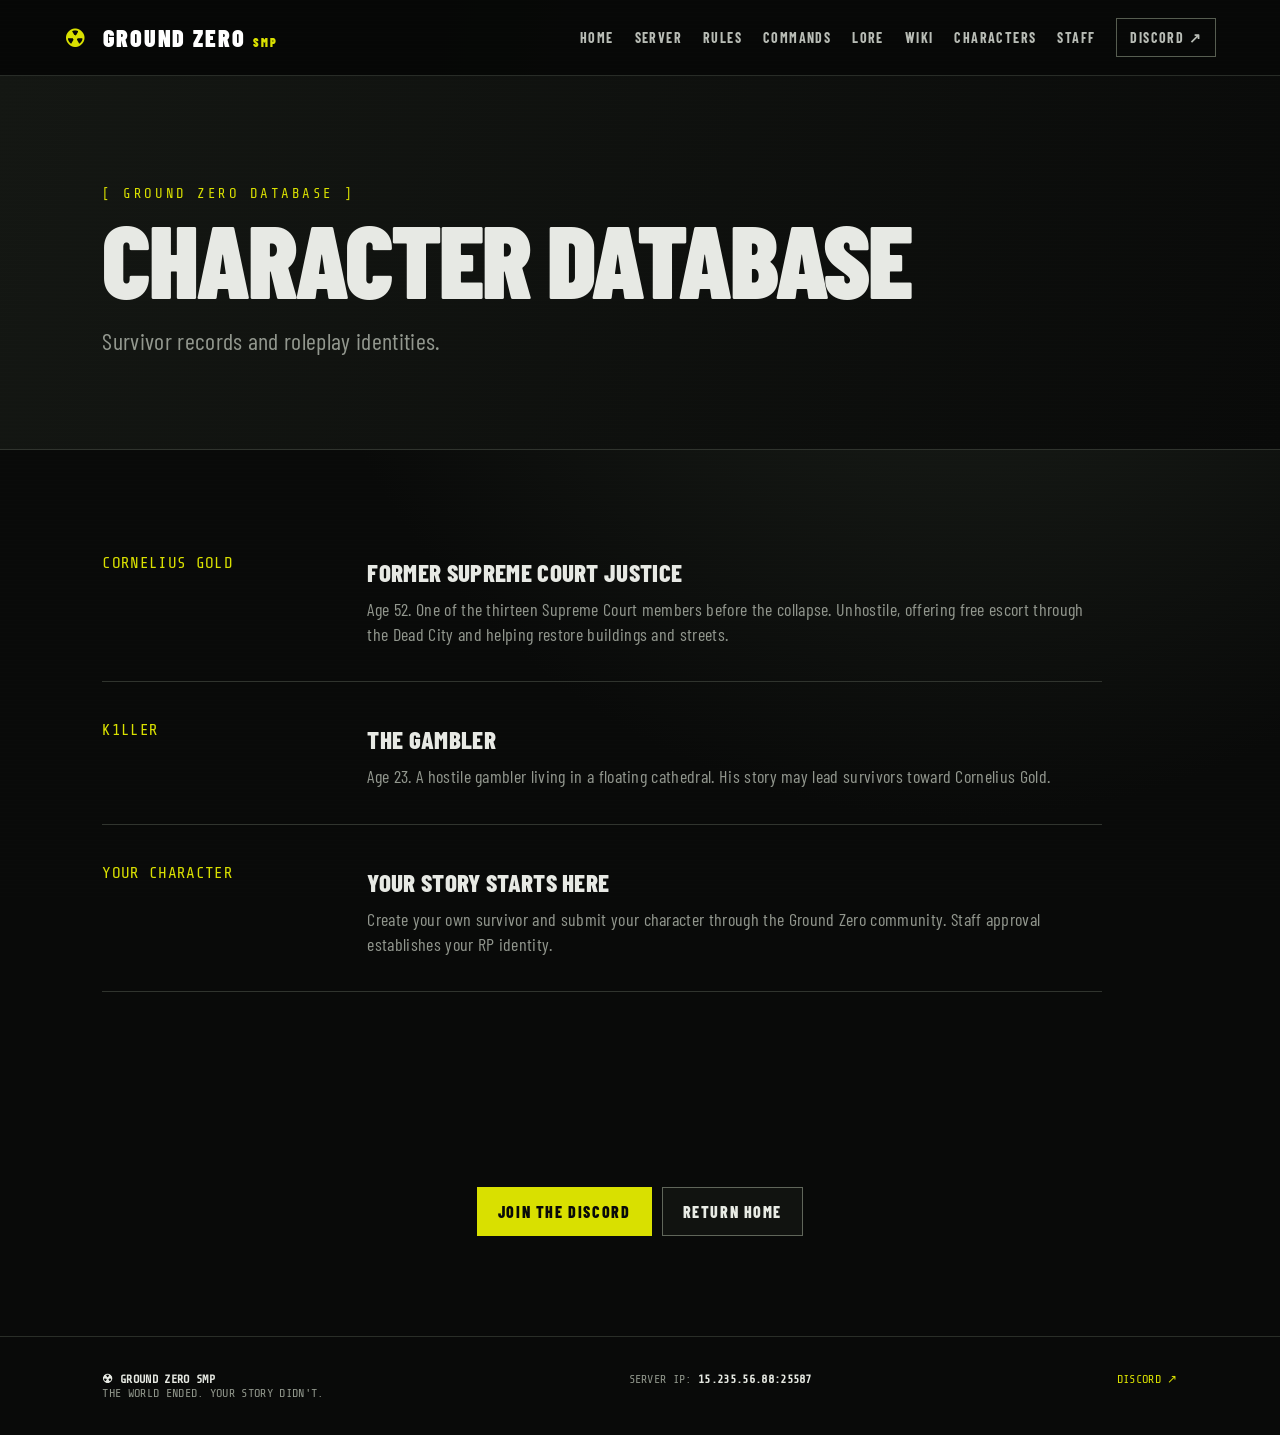
==== characters.html @ 76d51a30 "Add files via upload" ====
<!DOCTYPE html><html lang="en"><head><meta charset="UTF-8"><meta name="viewport" content="width=device-width, initial-scale=1.0"><title>CHARACTER DATABASE | Ground Zero SMP</title><link rel="stylesheet" href="style.css"></head><body><div class="scanlines"></div><header class="topbar"><a class="brand" href="index.html"><span class="hazard">☢</span> GROUND ZERO <small>SMP</small></a><button class="menu-toggle">☰</button><nav><a href="index.html">HOME</a><a href="server-info.html">SERVER</a><a href="rules.html">RULES</a><a href="commands.html">COMMANDS</a><a href="lore.html">LORE</a><a href="wiki.html">WIKI</a><a href="characters.html">CHARACTERS</a><a href="staff.html">STAFF</a><a class="discord-link" href="https://discord.gg/jv65cNMQr5" target="_blank">DISCORD ↗</a></nav></header><main><section class="page-hero"><div class="eyebrow">[ GROUND ZERO DATABASE ]</div><h1>CHARACTER DATABASE</h1><p>Survivor records and roleplay identities.</p></section><section class="section data-list"><article class="data-row"><div class="data-code">CORNELIUS GOLD</div><div><h3>FORMER SUPREME COURT JUSTICE</h3><p>Age 52. One of the thirteen Supreme Court members before the collapse. Unhostile, offering free escort through the Dead City and helping restore buildings and streets.</p></div></article><article class="data-row"><div class="data-code">K1LLER</div><div><h3>THE GAMBLER</h3><p>Age 23. A hostile gambler living in a floating cathedral. His story may lead survivors toward Cornelius Gold.</p></div></article><article class="data-row"><div class="data-code">YOUR CHARACTER</div><div><h3>YOUR STORY STARTS HERE</h3><p>Create your own survivor and submit your character through the Ground Zero community. Staff approval establishes your RP identity.</p></div></article></section><section class="section centered"><a class="btn primary" href="https://discord.gg/jv65cNMQr5" target="_blank">JOIN THE DISCORD</a><a class="btn" href="index.html">RETURN HOME</a></section></main><footer><div><b>☢ GROUND ZERO SMP</b><br><span>THE WORLD ENDED. YOUR STORY DIDN'T.</span></div><div>SERVER IP: <b>15.235.56.88:25587</b></div><div><a href="https://discord.gg/jv65cNMQr5" target="_blank">DISCORD ↗</a></div></footer><script src="script.js"></script></body></html>
---- style.css ----
@import url('https://fonts.googleapis.com/css2?family=Barlow+Condensed:wght@400;500;600;700;800;900&family=Share+Tech+Mono&display=swap');
:root{--bg:#090a09;--panel:#111311;--panel2:#161916;--text:#e7e9e4;--muted:#92978e;--accent:#d9e000;--accent2:#9da400;--line:#30342e}
*{box-sizing:border-box}html{scroll-behavior:smooth}body{margin:0;background:radial-gradient(circle at 75% 10%,#1c211b 0,#090a09 42%),#090a09;color:var(--text);font-family:'Barlow Condensed',Arial,sans-serif;letter-spacing:.02em}.scanlines{position:fixed;inset:0;pointer-events:none;z-index:20;background:repeating-linear-gradient(0deg,transparent 0 3px,rgba(255,255,255,.018) 4px);mix-blend-mode:overlay}.topbar{height:76px;display:flex;align-items:center;justify-content:space-between;padding:0 5vw;border-bottom:1px solid #282c27;background:rgba(7,8,7,.94);position:sticky;top:0;z-index:10}.brand{color:#fff;text-decoration:none;font-weight:900;font-size:24px;letter-spacing:.08em}.brand small{font-size:12px;color:var(--accent);letter-spacing:.18em}.hazard{color:var(--accent);margin-right:8px}nav{display:flex;align-items:center;gap:21px}nav a{color:#b8bcb5;text-decoration:none;font-size:14px;font-weight:700;letter-spacing:.1em}nav a:hover,nav a.active{color:var(--accent)}.discord-link{border:1px solid #565d50;padding:10px 13px}.menu-toggle{display:none;background:none;color:white;border:0;font-size:25px}.hero{min-height:650px;padding:130px 8vw 70px;position:relative;display:flex;align-items:center;overflow:hidden;background:linear-gradient(90deg,rgba(7,8,7,.98),rgba(7,8,7,.78) 48%,rgba(7,8,7,.45)),radial-gradient(circle at 75% 50%,#343a2e 0,#121511 34%,#090a09 70%)}.hero:after{content:"";position:absolute;right:-120px;bottom:-230px;width:620px;height:620px;border:70px solid rgba(217,224,0,.06);border-radius:50%;transform:rotate(-18deg)}.hero-content{max-width:850px;position:relative;z-index:2}.eyebrow{font:14px 'Share Tech Mono',monospace;color:var(--accent);letter-spacing:.18em;margin-bottom:16px}h1{font-size:clamp(62px,9vw,125px);line-height:.82;margin:0 0 25px;font-weight:900;letter-spacing:-.025em}h1 span{color:var(--accent)}h2{font-size:50px;line-height:.9;margin:8px 0 18px;font-weight:900}h3{font-size:25px;margin:8px 0 10px;font-weight:800}.hero-text{font-size:31px;font-weight:600;margin:0 0 12px}.muted,.section-heading p,.card p,.callout p,.data-row p{color:var(--muted);font-size:18px;line-height:1.4}.hero-actions{display:flex;gap:12px;margin-top:30px}.btn{display:inline-block;padding:14px 20px;border:1px solid #60665a;color:#e9ece5;text-decoration:none;font-weight:800;letter-spacing:.1em;background:#111310}.btn:hover{border-color:var(--accent);color:var(--accent)}.btn.primary{background:var(--accent);border-color:var(--accent);color:#090a09}.hero-status{position:absolute;right:8vw;bottom:65px;font:12px 'Share Tech Mono',monospace;color:#aeb3a8;z-index:2}.hero-status strong{display:block;color:#eee;font-size:18px;margin-top:8px}.dot{display:inline-block;width:8px;height:8px;border-radius:50%;background:var(--accent);box-shadow:0 0 12px var(--accent);margin-right:6px}.ticker{padding:14px 7vw;background:#171a15;border-top:1px solid #34392f;border-bottom:1px solid #34392f;font:13px 'Share Tech Mono',monospace;white-space:nowrap;overflow:hidden}.ticker span{color:var(--accent);margin-right:25px}.section{padding:95px 8vw}.section.dark{background:#0d0f0d;border-top:1px solid #20241f}.section-heading{max-width:760px;margin-bottom:38px}.cards{display:grid;gap:18px}.cards.three{grid-template-columns:repeat(3,1fr)}.card{padding:32px;border:1px solid var(--line);background:linear-gradient(145deg,#151815,#0e100e);min-height:270px}.card:hover{border-color:#6e745f}.icon{font-size:35px}.card a{color:var(--accent);text-decoration:none;font-weight:800;letter-spacing:.08em}.terminal-section{padding:90px 8vw;display:grid;grid-template-columns:1.1fr .9fr;gap:70px;background:#0b0c0b}.terminal{border:1px solid #3b4237;box-shadow:0 0 35px rgba(0,0,0,.4)}.terminal-head{display:flex;justify-content:space-between;padding:12px 17px;background:#191c18;border-bottom:1px solid #363b33;font:12px 'Share Tech Mono',monospace;color:#aab0a3}.terminal-body{padding:28px;font:16px/1.8 'Share Tech Mono',monospace;color:#aab0a3}.terminal-body b{color:var(--accent)}.cursor span{animation:blink 1s infinite}.callout{align-self:center}.quick-grid{display:grid;grid-template-columns:repeat(4,1fr);border-top:1px solid var(--line);border-left:1px solid var(--line)}.quick-grid a{padding:28px;border-right:1px solid var(--line);border-bottom:1px solid var(--line);color:#fff;text-decoration:none;display:flex;flex-direction:column;gap:7px}.quick-grid a:hover{background:#171a16}.quick-grid b{color:var(--accent);font:14px 'Share Tech Mono',monospace}.quick-grid span{font-size:25px;font-weight:900}.quick-grid small{color:var(--muted);font-size:15px}.page-hero{padding:110px 8vw 70px;border-bottom:1px solid var(--line);background:linear-gradient(110deg,#141713,#090a09)}.page-hero h1{font-size:clamp(60px,8vw,105px);max-width:1000px}.page-hero p{font-size:24px;color:var(--muted);max-width:700px}.data-list{padding-top:65px}.data-row{display:grid;grid-template-columns:230px 1fr;gap:35px;padding:34px 0;border-bottom:1px solid var(--line);max-width:1000px}.data-code{font:16px 'Share Tech Mono',monospace;color:var(--accent);padding-top:5px}.data-row p{margin:0;max-width:760px}.centered{text-align:center}.centered .btn{margin:5px}footer{padding:35px 8vw;border-top:1px solid #2a2e28;display:flex;justify-content:space-between;gap:25px;flex-wrap:wrap;color:#8e9489;font:12px 'Share Tech Mono',monospace}footer b{color:#e5e8e1}footer a{color:var(--accent);text-decoration:none}@keyframes blink{50%{opacity:0}}@media(max-width:1000px){nav{gap:10px}.cards.three{grid-template-columns:1fr}.quick-grid{grid-template-columns:1fr 1fr}.terminal-section{grid-template-columns:1fr}.hero-status{display:none}}@media(max-width:760px){.topbar{height:65px}.menu-toggle{display:block}nav{display:none;position:absolute;top:65px;left:0;right:0;background:#0b0c0b;padding:18px 7vw;border-bottom:1px solid var(--line);flex-direction:column;align-items:flex-start}nav.open{display:flex}.hero{min-height:590px;padding:90px 7vw 60px}.hero-actions{flex-direction:column;align-items:flex-start}h1{font-size:64px}.section,.terminal-section{padding:70px 7vw}.quick-grid{grid-template-columns:1fr}.data-row{grid-template-columns:1fr;gap:8px}.page-hero{padding:80px 7vw 55px}footer{padding:30px 7vw;flex-direction:column}}
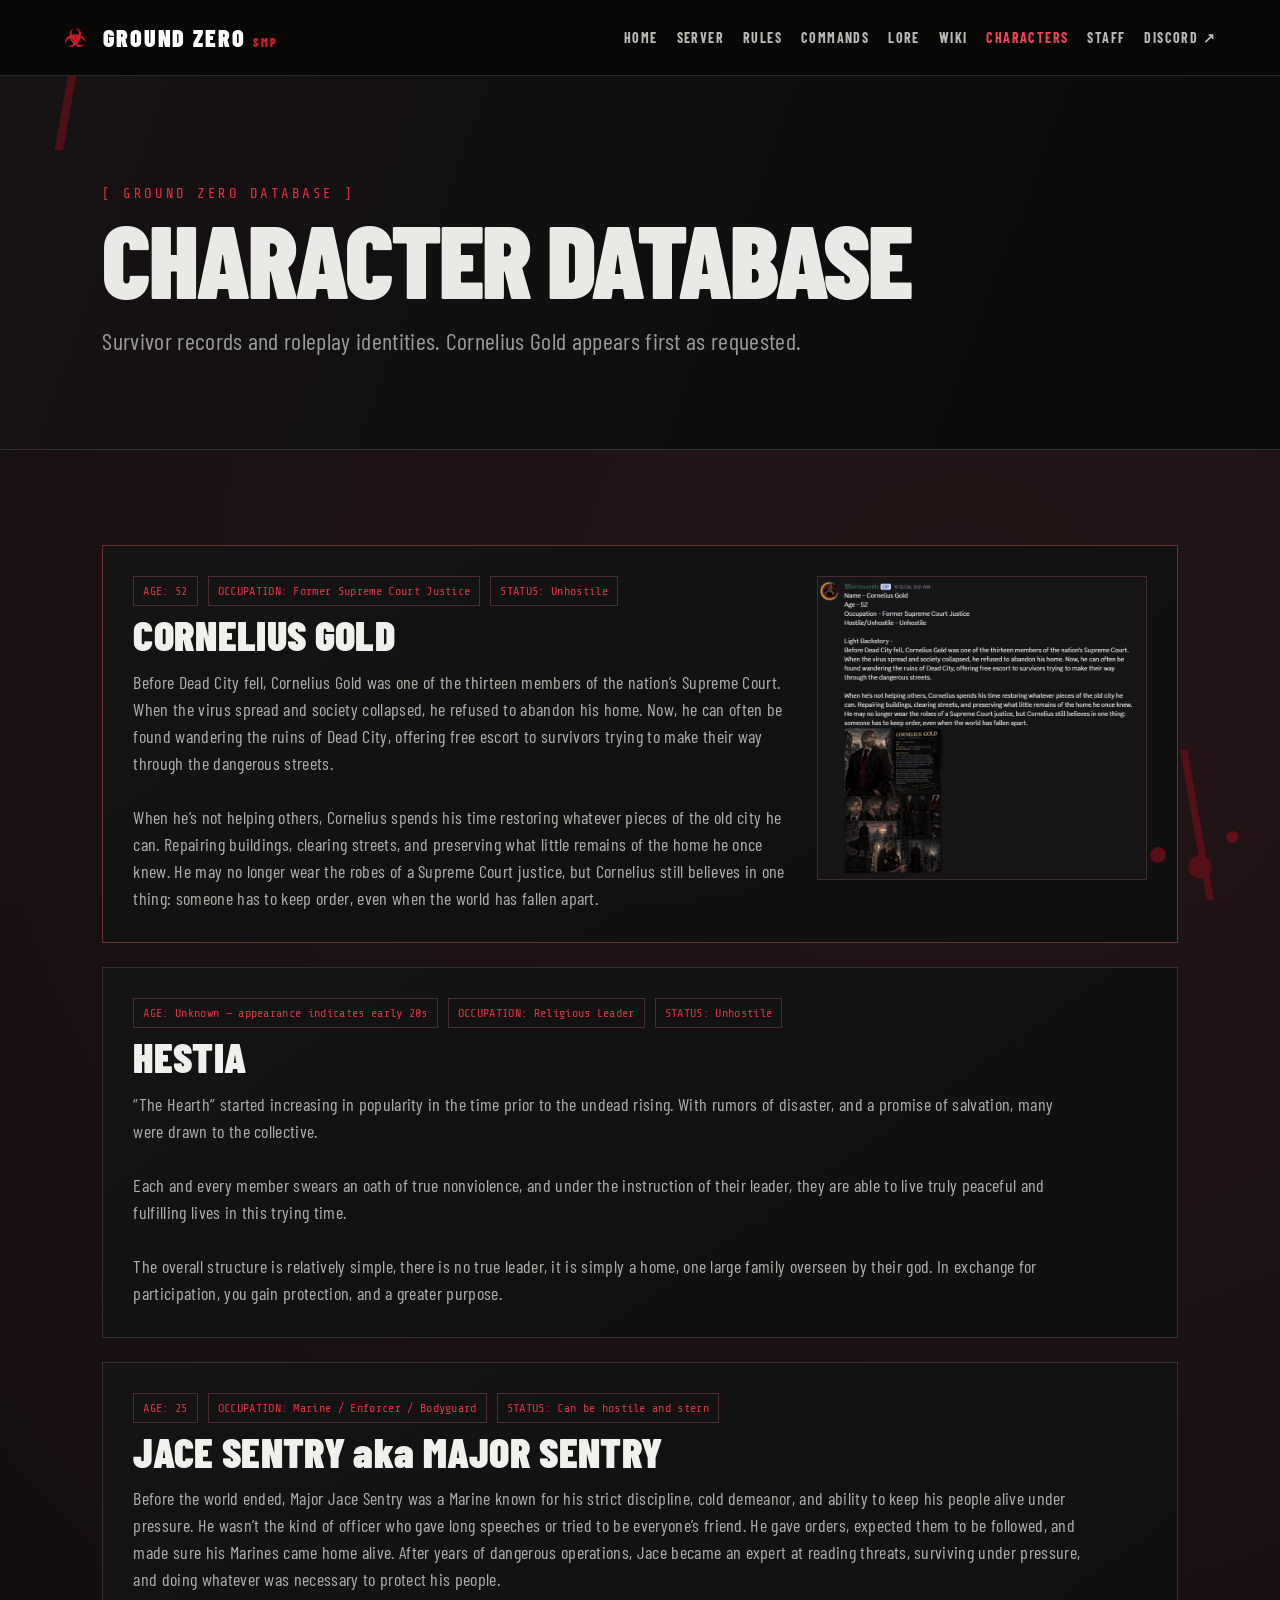
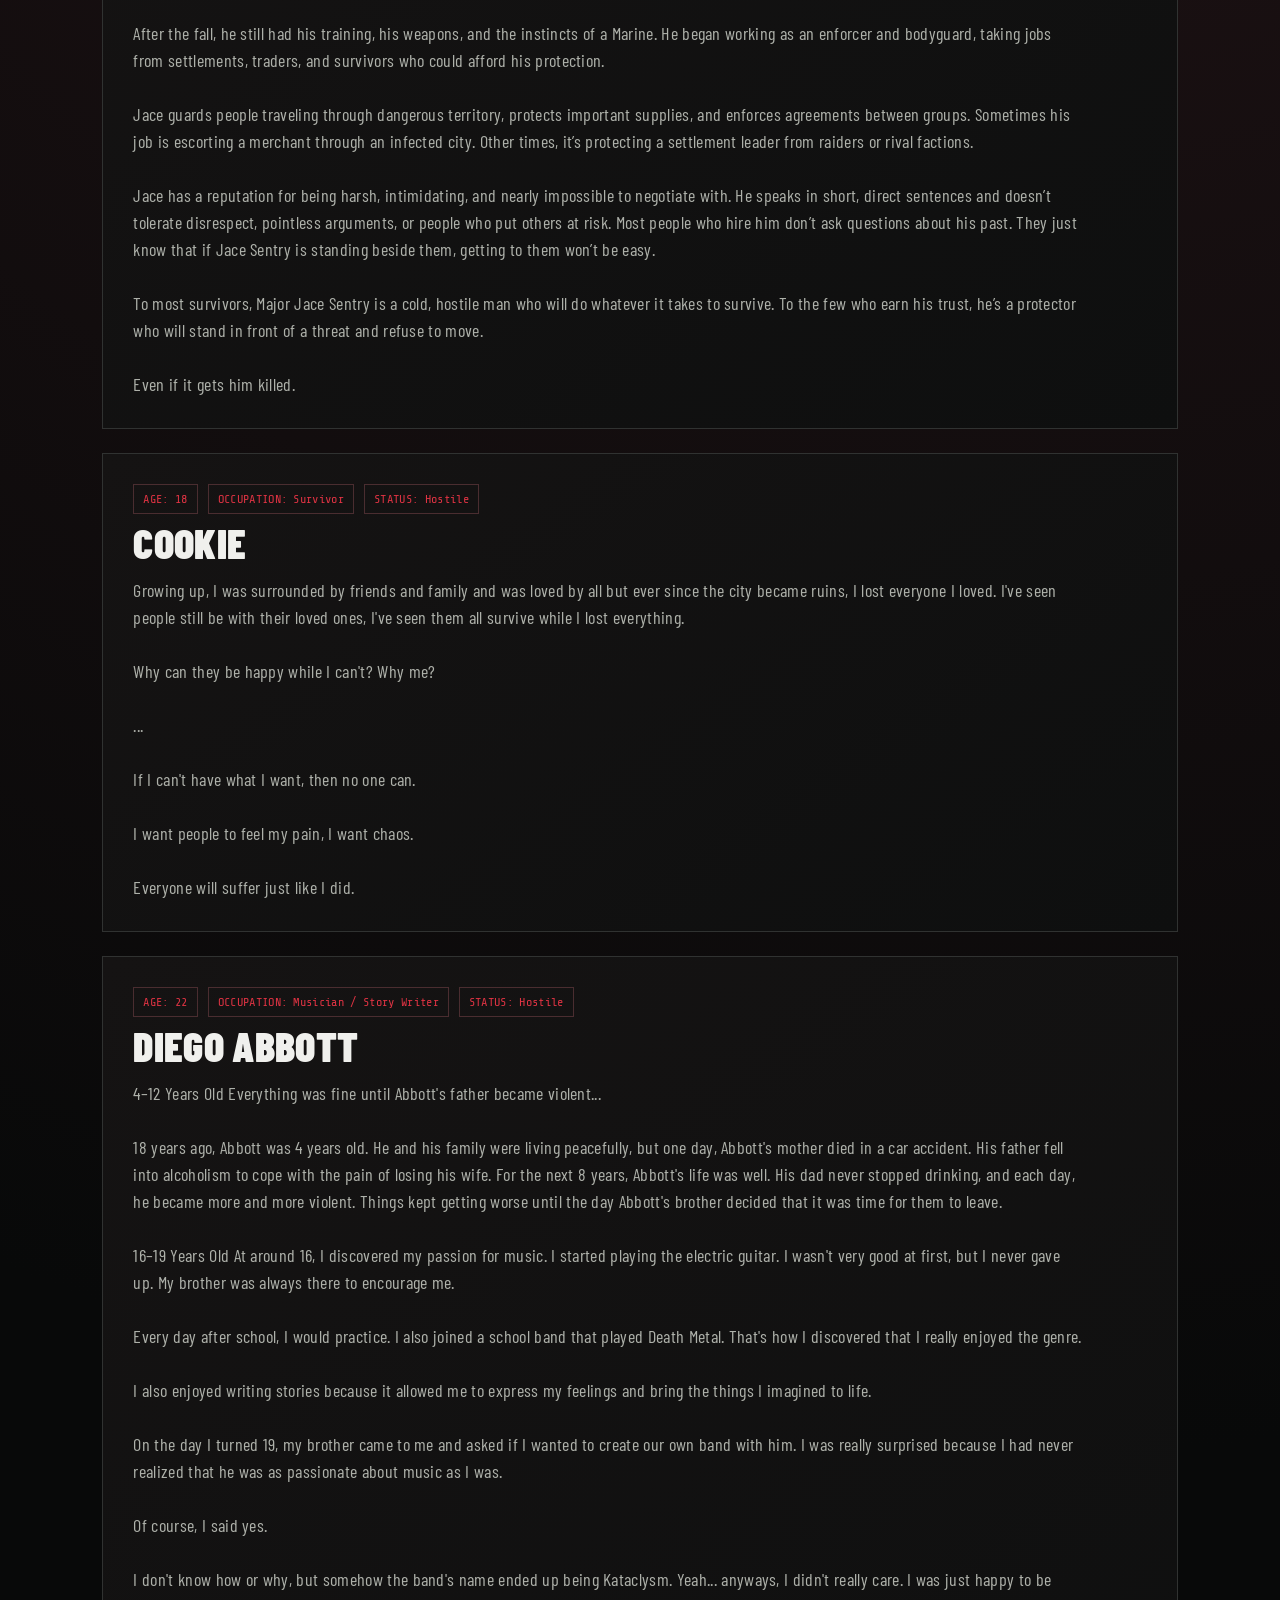
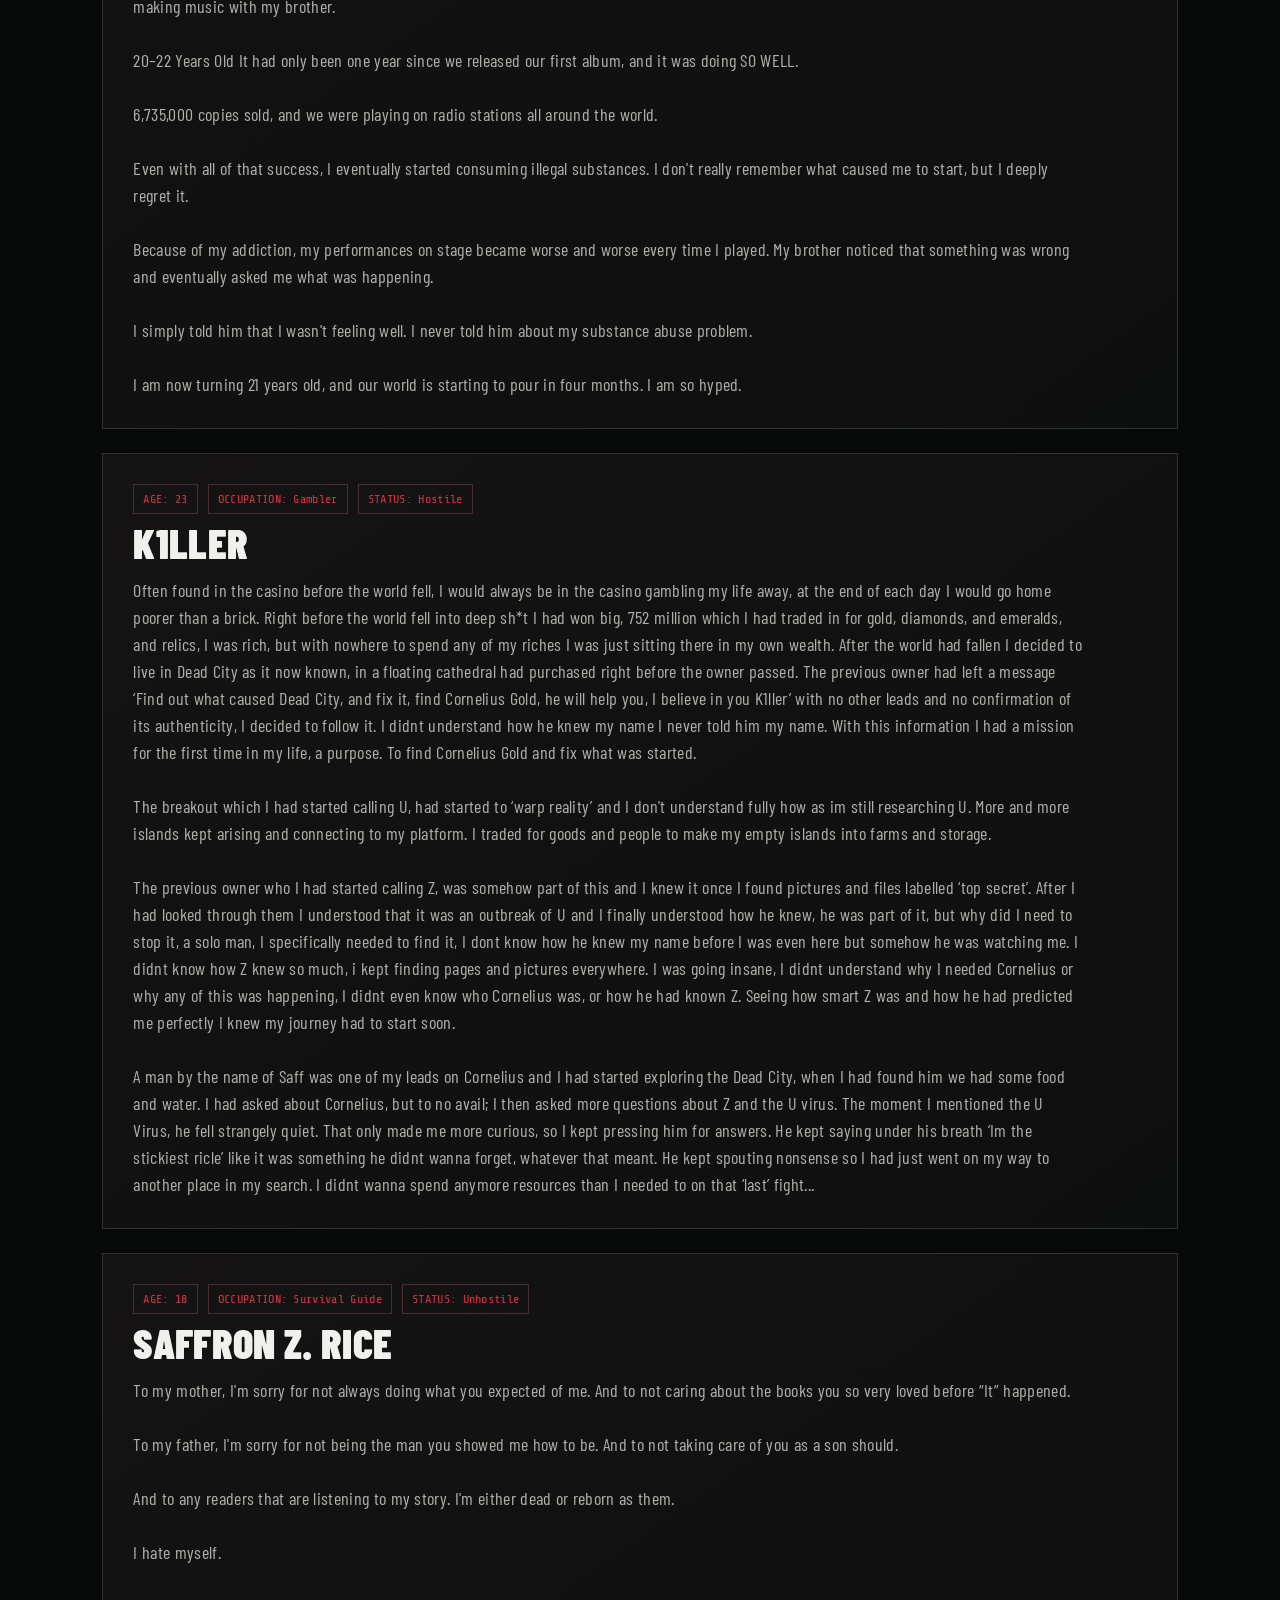
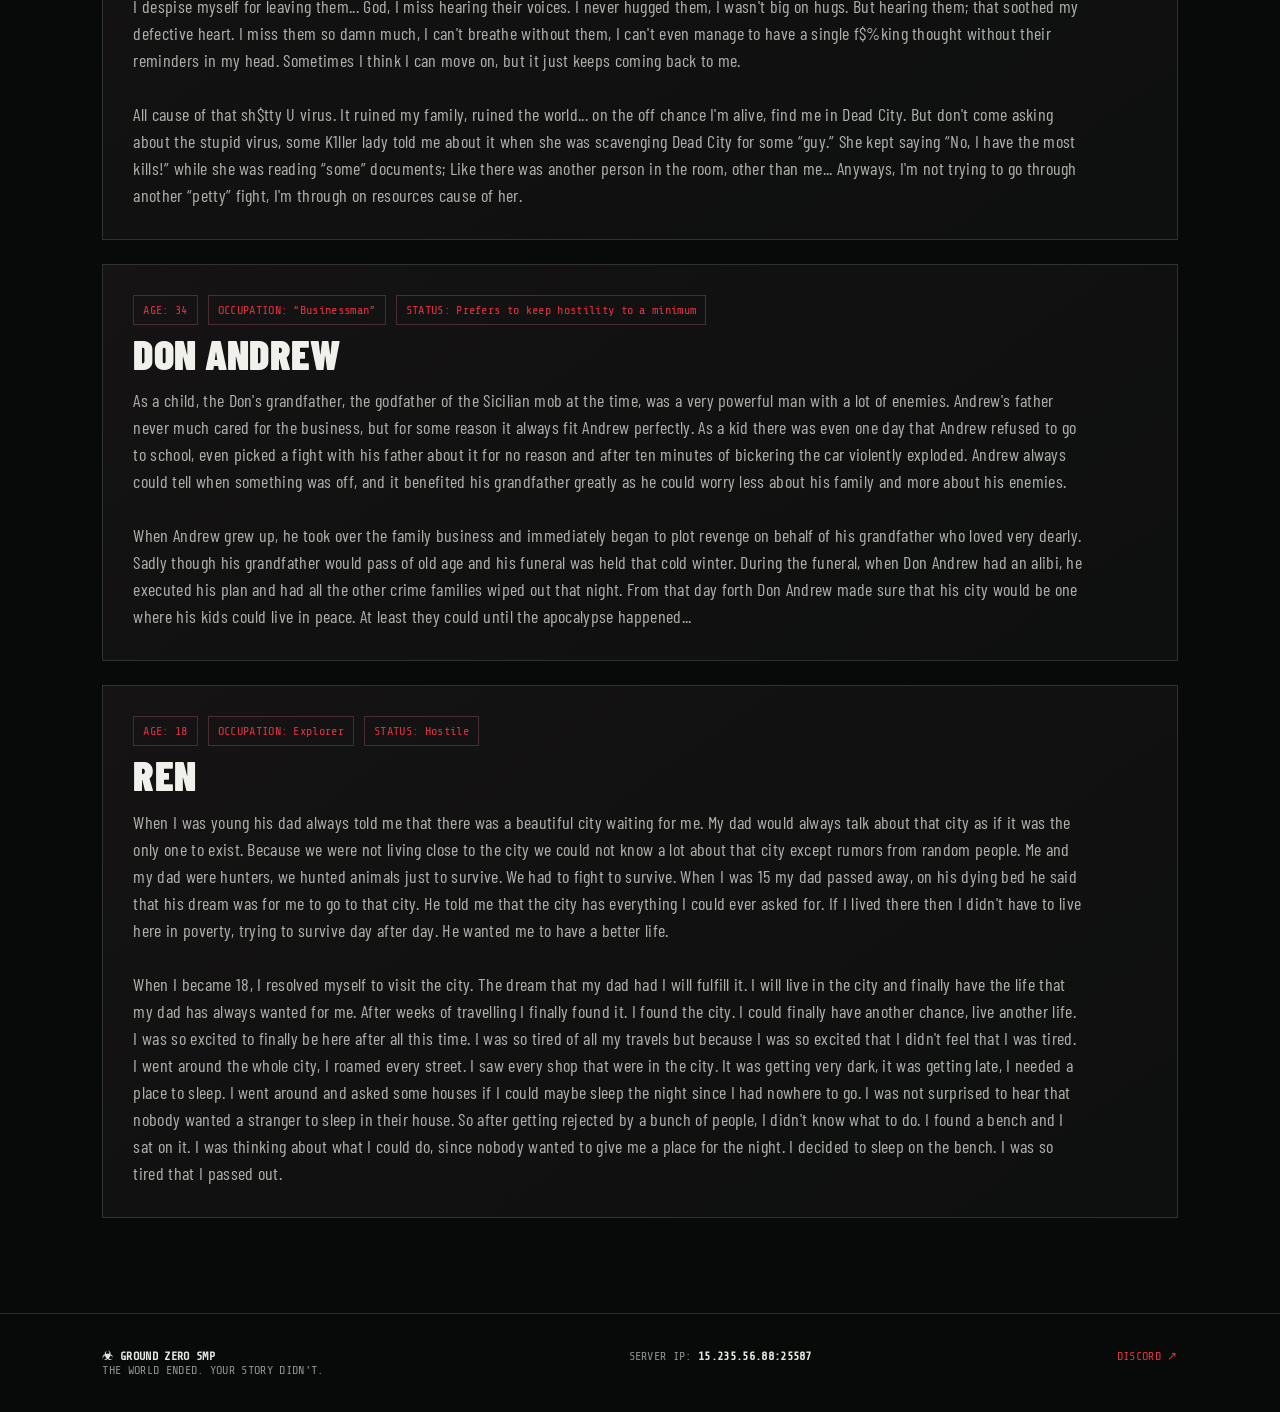
==== commit be84fa93: "Add files via upload" ====
--- a/characters.html
+++ b/characters.html
@@ -1 +1,4 @@
-<!DOCTYPE html><html lang="en"><head><meta charset="UTF-8"><meta name="viewport" content="width=device-width, initial-scale=1.0"><title>CHARACTER DATABASE | Ground Zero SMP</title><link rel="stylesheet" href="style.css"></head><body><div class="scanlines"></div><header class="topbar"><a class="brand" href="index.html"><span class="hazard">☢</span> GROUND ZERO <small>SMP</small></a><button class="menu-toggle">☰</button><nav><a href="index.html">HOME</a><a href="server-info.html">SERVER</a><a href="rules.html">RULES</a><a href="commands.html">COMMANDS</a><a href="lore.html">LORE</a><a href="wiki.html">WIKI</a><a href="characters.html">CHARACTERS</a><a href="staff.html">STAFF</a><a class="discord-link" href="https://discord.gg/jv65cNMQr5" target="_blank">DISCORD ↗</a></nav></header><main><section class="page-hero"><div class="eyebrow">[ GROUND ZERO DATABASE ]</div><h1>CHARACTER DATABASE</h1><p>Survivor records and roleplay identities.</p></section><section class="section data-list"><article class="data-row"><div class="data-code">CORNELIUS GOLD</div><div><h3>FORMER SUPREME COURT JUSTICE</h3><p>Age 52. One of the thirteen Supreme Court members before the collapse. Unhostile, offering free escort through the Dead City and helping restore buildings and streets.</p></div></article><article class="data-row"><div class="data-code">K1LLER</div><div><h3>THE GAMBLER</h3><p>Age 23. A hostile gambler living in a floating cathedral. His story may lead survivors toward Cornelius Gold.</p></div></article><article class="data-row"><div class="data-code">YOUR CHARACTER</div><div><h3>YOUR STORY STARTS HERE</h3><p>Create your own survivor and submit your character through the Ground Zero community. Staff approval establishes your RP identity.</p></div></article></section><section class="section centered"><a class="btn primary" href="https://discord.gg/jv65cNMQr5" target="_blank">JOIN THE DISCORD</a><a class="btn" href="index.html">RETURN HOME</a></section></main><footer><div><b>☢ GROUND ZERO SMP</b><br><span>THE WORLD ENDED. YOUR STORY DIDN'T.</span></div><div>SERVER IP: <b>15.235.56.88:25587</b></div><div><a href="https://discord.gg/jv65cNMQr5" target="_blank">DISCORD ↗</a></div></footer><script src="script.js"></script></body></html>+<!DOCTYPE html><html lang="en"><head><meta charset="UTF-8"><meta name="viewport" content="width=device-width, initial-scale=1.0"><title>CHARACTER DATABASE | Ground Zero SMP</title><meta name="description" content="Ground Zero SMP — post-apocalyptic Minecraft survival, PvP and roleplay."><link rel="stylesheet" href="style.css"></head><body><div class="scanlines"></div><div class="blood blood-a"></div><div class="blood blood-b"></div><header class="topbar"><a class="brand" href="index.html"><span class="hazard">☣</span> GROUND ZERO <small>SMP</small></a><button class="menu-toggle" aria-label="Open menu">☰</button><nav><a href="index.html">HOME</a><a href="server-info.html">SERVER</a><a href="rules.html">RULES</a><a href="commands.html">COMMANDS</a><a href="lore.html">LORE</a><a href="wiki.html">WIKI</a><a class="active" href="characters.html">CHARACTERS</a><a href="staff.html">STAFF</a><a href="https://discord.gg/jv65cNMQr5">DISCORD ↗</a></nav></header><main><section class="page-hero"><div class="eyebrow">[ GROUND ZERO DATABASE ]</div><h1>CHARACTER DATABASE</h1><p>Survivor records and roleplay identities. Cornelius Gold appears first as requested.</p></section><section class="section character-list"><article class="character-card"><img class="char-art" src="assets/cornelius-gold.png" alt="Cornelius Gold character artwork"><div class="character-meta"><span>AGE: 52</span><span>OCCUPATION: Former Supreme Court Justice</span><span>STATUS: Unhostile</span></div><h2>CORNELIUS GOLD</h2><div class="character-story">Before Dead City fell, Cornelius Gold was one of the thirteen members of the nation’s Supreme Court. When the virus spread and society collapsed, he refused to abandon his home. Now, he can often be found wandering the ruins of Dead City, offering free escort to survivors trying to make their way through the dangerous streets.<br><br>When he’s not helping others, Cornelius spends his time restoring whatever pieces of the old city he can. Repairing buildings, clearing streets, and preserving what little remains of the home he once knew. He may no longer wear the robes of a Supreme Court justice, but Cornelius still believes in one thing: someone has to keep order, even when the world has fallen apart.</div></article><article class="character-card"><div class="character-meta"><span>AGE: Unknown — appearance indicates early 20s</span><span>OCCUPATION: Religious Leader</span><span>STATUS: Unhostile</span></div><h2>HESTIA</h2><div class="character-story">“The Hearth” started increasing in popularity in the time prior to the undead rising. With rumors of disaster, and a promise of salvation, many were drawn to the collective.<br><br>Each and every member swears an oath of true nonviolence, and under the instruction of their leader, they are able to live truly peaceful and fulfilling lives in this trying time.<br><br>The overall structure is relatively simple, there is no true leader, it is simply a home, one large family overseen by their god. In exchange for participation, you gain protection, and a greater purpose.</div></article><article class="character-card"><div class="character-meta"><span>AGE: 25</span><span>OCCUPATION: Marine / Enforcer / Bodyguard</span><span>STATUS: Can be hostile and stern</span></div><h2>JACE SENTRY aka MAJOR SENTRY</h2><div class="character-story">Before the world ended, Major Jace Sentry was a Marine known for his strict discipline, cold demeanor, and ability to keep his people alive under pressure. He wasn’t the kind of officer who gave long speeches or tried to be everyone’s friend. He gave orders, expected them to be followed, and made sure his Marines came home alive. After years of dangerous operations, Jace became an expert at reading threats, surviving under pressure, and doing whatever was necessary to protect his people.<br><br>After the fall, he still had his training, his weapons, and the instincts of a Marine. He began working as an enforcer and bodyguard, taking jobs from settlements, traders, and survivors who could afford his protection.<br><br>Jace guards people traveling through dangerous territory, protects important supplies, and enforces agreements between groups. Sometimes his job is escorting a merchant through an infected city. Other times, it’s protecting a settlement leader from raiders or rival factions.<br><br>Jace has a reputation for being harsh, intimidating, and nearly impossible to negotiate with. He speaks in short, direct sentences and doesn’t tolerate disrespect, pointless arguments, or people who put others at risk. Most people who hire him don’t ask questions about his past. They just know that if Jace Sentry is standing beside them, getting to them won’t be easy.<br><br>To most survivors, Major Jace Sentry is a cold, hostile man who will do whatever it takes to survive. To the few who earn his trust, he’s a protector who will stand in front of a threat and refuse to move.<br><br>Even if it gets him killed.</div></article><article class="character-card"><div class="character-meta"><span>AGE: 18</span><span>OCCUPATION: Survivor</span><span>STATUS: Hostile</span></div><h2>COOKIE</h2><div class="character-story">Growing up, I was surrounded by friends and family and was loved by all but ever since the city became ruins, I lost everyone I loved. I&#x27;ve seen people still be with their loved ones, I&#x27;ve seen them all survive while I lost everything.<br><br>Why can they be happy while I can&#x27;t? Why me?<br><br>...<br><br>If I can&#x27;t have what I want, then no one can.<br><br>I want people to feel my pain, I want chaos.<br><br>Everyone will suffer just like I did.</div></article><article class="character-card"><div class="character-meta"><span>AGE: 22</span><span>OCCUPATION: Musician / Story Writer</span><span>STATUS: Hostile</span></div><h2>DIEGO ABBOTT</h2><div class="character-story">4–12 Years Old
+Everything was fine until Abbott&#x27;s father became violent...<br><br>18 years ago, Abbott was 4 years old. He and his family were living peacefully, but one day, Abbott&#x27;s mother died in a car accident. His father fell into alcoholism to cope with the pain of losing his wife. For the next 8 years, Abbott&#x27;s life was well. His dad never stopped drinking, and each day, he became more and more violent. Things kept getting worse until the day Abbott&#x27;s brother decided that it was time for them to leave.<br><br>16–19 Years Old
+At around 16, I discovered my passion for music. I started playing the electric guitar. I wasn&#x27;t very good at first, but I never gave up. My brother was always there to encourage me.<br><br>Every day after school, I would practice. I also joined a school band that played Death Metal. That&#x27;s how I discovered that I really enjoyed the genre.<br><br>I also enjoyed writing stories because it allowed me to express my feelings and bring the things I imagined to life.<br><br>On the day I turned 19, my brother came to me and asked if I wanted to create our own band with him. I was really surprised because I had never realized that he was as passionate about music as I was.<br><br>Of course, I said yes.<br><br>I don&#x27;t know how or why, but somehow the band&#x27;s name ended up being Kataclysm. Yeah... anyways, I didn&#x27;t really care. I was just happy to be making music with my brother.<br><br>20–22 Years Old
+It had only been one year since we released our first album, and it was doing SO WELL.<br><br>6,735,000 copies sold, and we were playing on radio stations all around the world.<br><br>Even with all of that success, I eventually started consuming illegal substances. I don&#x27;t really remember what caused me to start, but I deeply regret it.<br><br>Because of my addiction, my performances on stage became worse and worse every time I played. My brother noticed that something was wrong and eventually asked me what was happening.<br><br>I simply told him that I wasn&#x27;t feeling well. I never told him about my substance abuse problem.<br><br>I am now turning 21 years old, and our world is starting to pour in four months. I am so hyped.</div></article><article class="character-card"><div class="character-meta"><span>AGE: 23</span><span>OCCUPATION: Gambler</span><span>STATUS: Hostile</span></div><h2>K1LLER</h2><div class="character-story">Often found in the casino before the world fell, I would always be in the casino gambling my life away, at the end of each day I would go home poorer than a brick. Right before the world fell into deep sh*t I had won big, 752 million which I had traded in for gold, diamonds, and emeralds, and relics, I was rich, but with nowhere to spend any of my riches I was just sitting there in my own wealth. After the world had fallen I decided to live in Dead City as it now known, in a floating cathedral had purchased right before the owner passed. The previous owner had left a message ‘Find out what caused Dead City, and fix it, find Cornelius Gold, he will help you, I believe in you K1ller’ with no other leads and no confirmation of its authenticity, I decided to follow it. I didnt understand how he knew my name I never told him my name. With this information I had a mission for the first time in my life, a purpose. To find Cornelius Gold and fix what was started.<br><br>The breakout which I had started calling U, had started to ‘warp reality’ and I don&#x27;t understand fully how as im still researching U. More and more islands kept arising and connecting to my platform. I traded for goods and people to make my empty islands into farms and storage.<br><br>The previous owner who I had started calling Z, was somehow part of this and I knew it once I found pictures and files labelled ‘top secret’. After I had looked through them I understood that it was an outbreak of U and I finally understood how he knew, he was part of it, but why did I need to stop it, a solo man, I specifically needed to find it, I dont know how he knew my name before I was even here but somehow he was watching me. I didnt know how Z knew so much, i kept finding pages and pictures everywhere. I was going insane, I didnt understand why I needed Cornelius or why any of this was happening, I didnt even know who Cornelius was, or how he had known Z. Seeing how smart Z was and how he had predicted me perfectly I knew my journey had to start soon.<br><br>A man by the name of Saff was one of my leads on Cornelius and I had started exploring the Dead City, when I had found him we had some food and water. I had asked about Cornelius, but to no avail; I then asked more questions about Z and the U virus. The moment I mentioned the U Virus, he fell strangely quiet. That only made me more curious, so I kept pressing him for answers. He kept saying under his breath ‘Im the stickiest ricle’ like it was something he didnt wanna forget, whatever that meant. He kept spouting nonsense so I had just went on my way to another place in my search. I didnt wanna spend anymore resources than I needed to on that ‘last’ fight...</div></article><article class="character-card"><div class="character-meta"><span>AGE: 18</span><span>OCCUPATION: Survival Guide</span><span>STATUS: Unhostile</span></div><h2>SAFFRON Z. RICE</h2><div class="character-story">To my mother, I&#x27;m sorry for not always doing what you expected of me. And to not caring about the books you so very loved before “It” happened.<br><br>To my father, I&#x27;m sorry for not being the man you showed me how to be. And to not taking care of you as a son should.<br><br>And to any readers that are listening to my story. I&#x27;m either dead or reborn as them.<br><br>I hate myself.<br><br>I despise myself for leaving them... God, I miss hearing their voices. I never hugged them, I wasn&#x27;t big on hugs. But hearing them; that soothed my defective heart. I miss them so damn much, I can&#x27;t breathe without them, I can&#x27;t even manage to have a single f$%king thought without their reminders in my head. Sometimes I think I can move on, but it just keeps coming back to me.<br><br>All cause of that sh$tty U virus. It ruined my family, ruined the world... on the off chance I&#x27;m alive, find me in Dead City. But don&#x27;t come asking about the stupid virus, some K1ller lady told me about it when she was scavenging Dead City for some “guy.” She kept saying “No, I have the most kills!” while she was reading “some” documents; Like there was another person in the room, other than me... Anyways, I&#x27;m not trying to go through another “petty” fight, I&#x27;m through on resources cause of her.</div></article><article class="character-card"><div class="character-meta"><span>AGE: 34</span><span>OCCUPATION: “Businessman”</span><span>STATUS: Prefers to keep hostility to a minimum</span></div><h2>DON ANDREW</h2><div class="character-story">As a child, the Don&#x27;s grandfather, the godfather of the Sicilian mob at the time, was a very powerful man with a lot of enemies. Andrew&#x27;s father never much cared for the business, but for some reason it always fit Andrew perfectly. As a kid there was even one day that Andrew refused to go to school, even picked a fight with his father about it for no reason and after ten minutes of bickering the car violently exploded. Andrew always could tell when something was off, and it benefited his grandfather greatly as he could worry less about his family and more about his enemies.<br><br>When Andrew grew up, he took over the family business and immediately began to plot revenge on behalf of his grandfather who loved very dearly. Sadly though his grandfather would pass of old age and his funeral was held that cold winter. During the funeral, when Don Andrew had an alibi, he executed his plan and had all the other crime families wiped out that night. From that day forth Don Andrew made sure that his city would be one where his kids could live in peace. At least they could until the apocalypse happened...</div></article><article class="character-card"><div class="character-meta"><span>AGE: 18</span><span>OCCUPATION: Explorer</span><span>STATUS: Hostile</span></div><h2>REN</h2><div class="character-story">When I was young his dad always told me that there was a beautiful city waiting for me. My dad would always talk about that city as if it was the only one to exist. Because we were not living close to the city we could not know a lot about that city except rumors from random people. Me and my dad were hunters, we hunted animals just to survive. We had to fight to survive. When I was 15 my dad passed away, on his dying bed he said that his dream was for me to go to that city. He told me that the city has everything I could ever asked for. If I lived there then I didn&#x27;t have to live here in poverty, trying to survive day after day. He wanted me to have a better life.<br><br>When I became 18, I resolved myself to visit the city. The dream that my dad had I will fulfill it. I will live in the city and finally have the life that my dad has always wanted for me. After weeks of travelling I finally found it. I found the city. I could finally have another chance, live another life. I was so excited to finally be here after all this time. I was so tired of all my travels but because I was so excited that I didn&#x27;t feel that I was tired. I went around the whole city, I roamed every street. I saw every shop that were in the city. It was getting very dark, it was getting late, I needed a place to sleep. I went around and asked some houses if I could maybe sleep the night since I had nowhere to go. I was not surprised to hear that nobody wanted a stranger to sleep in their house. So after getting rejected by a bunch of people, I didn&#x27;t know what to do. I found a bench and I sat on it. I was thinking about what I could do, since nobody wanted to give me a place for the night. I decided to sleep on the bench. I was so tired that I passed out.</div></article></section></main><footer><div><b>☣ GROUND ZERO SMP</b><br><span>THE WORLD ENDED. YOUR STORY DIDN'T.</span></div><div>SERVER IP: <b>15.235.56.88:25587</b></div><div><a href="https://discord.gg/jv65cNMQr5" target="_blank" rel="noopener">DISCORD ↗</a></div></footer><script src="script.js"></script></body></html>
--- a/style.css
+++ b/style.css
@@ -1,3 +1,3 @@
 @import url('https://fonts.googleapis.com/css2?family=Barlow+Condensed:wght@400;500;600;700;800;900&family=Share+Tech+Mono&display=swap');
-:root{--bg:#090a09;--panel:#111311;--panel2:#161916;--text:#e7e9e4;--muted:#92978e;--accent:#d9e000;--accent2:#9da400;--line:#30342e}
-*{box-sizing:border-box}html{scroll-behavior:smooth}body{margin:0;background:radial-gradient(circle at 75% 10%,#1c211b 0,#090a09 42%),#090a09;color:var(--text);font-family:'Barlow Condensed',Arial,sans-serif;letter-spacing:.02em}.scanlines{position:fixed;inset:0;pointer-events:none;z-index:20;background:repeating-linear-gradient(0deg,transparent 0 3px,rgba(255,255,255,.018) 4px);mix-blend-mode:overlay}.topbar{height:76px;display:flex;align-items:center;justify-content:space-between;padding:0 5vw;border-bottom:1px solid #282c27;background:rgba(7,8,7,.94);position:sticky;top:0;z-index:10}.brand{color:#fff;text-decoration:none;font-weight:900;font-size:24px;letter-spacing:.08em}.brand small{font-size:12px;color:var(--accent);letter-spacing:.18em}.hazard{color:var(--accent);margin-right:8px}nav{display:flex;align-items:center;gap:21px}nav a{color:#b8bcb5;text-decoration:none;font-size:14px;font-weight:700;letter-spacing:.1em}nav a:hover,nav a.active{color:var(--accent)}.discord-link{border:1px solid #565d50;padding:10px 13px}.menu-toggle{display:none;background:none;color:white;border:0;font-size:25px}.hero{min-height:650px;padding:130px 8vw 70px;position:relative;display:flex;align-items:center;overflow:hidden;background:linear-gradient(90deg,rgba(7,8,7,.98),rgba(7,8,7,.78) 48%,rgba(7,8,7,.45)),radial-gradient(circle at 75% 50%,#343a2e 0,#121511 34%,#090a09 70%)}.hero:after{content:"";position:absolute;right:-120px;bottom:-230px;width:620px;height:620px;border:70px solid rgba(217,224,0,.06);border-radius:50%;transform:rotate(-18deg)}.hero-content{max-width:850px;position:relative;z-index:2}.eyebrow{font:14px 'Share Tech Mono',monospace;color:var(--accent);letter-spacing:.18em;margin-bottom:16px}h1{font-size:clamp(62px,9vw,125px);line-height:.82;margin:0 0 25px;font-weight:900;letter-spacing:-.025em}h1 span{color:var(--accent)}h2{font-size:50px;line-height:.9;margin:8px 0 18px;font-weight:900}h3{font-size:25px;margin:8px 0 10px;font-weight:800}.hero-text{font-size:31px;font-weight:600;margin:0 0 12px}.muted,.section-heading p,.card p,.callout p,.data-row p{color:var(--muted);font-size:18px;line-height:1.4}.hero-actions{display:flex;gap:12px;margin-top:30px}.btn{display:inline-block;padding:14px 20px;border:1px solid #60665a;color:#e9ece5;text-decoration:none;font-weight:800;letter-spacing:.1em;background:#111310}.btn:hover{border-color:var(--accent);color:var(--accent)}.btn.primary{background:var(--accent);border-color:var(--accent);color:#090a09}.hero-status{position:absolute;right:8vw;bottom:65px;font:12px 'Share Tech Mono',monospace;color:#aeb3a8;z-index:2}.hero-status strong{display:block;color:#eee;font-size:18px;margin-top:8px}.dot{display:inline-block;width:8px;height:8px;border-radius:50%;background:var(--accent);box-shadow:0 0 12px var(--accent);margin-right:6px}.ticker{padding:14px 7vw;background:#171a15;border-top:1px solid #34392f;border-bottom:1px solid #34392f;font:13px 'Share Tech Mono',monospace;white-space:nowrap;overflow:hidden}.ticker span{color:var(--accent);margin-right:25px}.section{padding:95px 8vw}.section.dark{background:#0d0f0d;border-top:1px solid #20241f}.section-heading{max-width:760px;margin-bottom:38px}.cards{display:grid;gap:18px}.cards.three{grid-template-columns:repeat(3,1fr)}.card{padding:32px;border:1px solid var(--line);background:linear-gradient(145deg,#151815,#0e100e);min-height:270px}.card:hover{border-color:#6e745f}.icon{font-size:35px}.card a{color:var(--accent);text-decoration:none;font-weight:800;letter-spacing:.08em}.terminal-section{padding:90px 8vw;display:grid;grid-template-columns:1.1fr .9fr;gap:70px;background:#0b0c0b}.terminal{border:1px solid #3b4237;box-shadow:0 0 35px rgba(0,0,0,.4)}.terminal-head{display:flex;justify-content:space-between;padding:12px 17px;background:#191c18;border-bottom:1px solid #363b33;font:12px 'Share Tech Mono',monospace;color:#aab0a3}.terminal-body{padding:28px;font:16px/1.8 'Share Tech Mono',monospace;color:#aab0a3}.terminal-body b{color:var(--accent)}.cursor span{animation:blink 1s infinite}.callout{align-self:center}.quick-grid{display:grid;grid-template-columns:repeat(4,1fr);border-top:1px solid var(--line);border-left:1px solid var(--line)}.quick-grid a{padding:28px;border-right:1px solid var(--line);border-bottom:1px solid var(--line);color:#fff;text-decoration:none;display:flex;flex-direction:column;gap:7px}.quick-grid a:hover{background:#171a16}.quick-grid b{color:var(--accent);font:14px 'Share Tech Mono',monospace}.quick-grid span{font-size:25px;font-weight:900}.quick-grid small{color:var(--muted);font-size:15px}.page-hero{padding:110px 8vw 70px;border-bottom:1px solid var(--line);background:linear-gradient(110deg,#141713,#090a09)}.page-hero h1{font-size:clamp(60px,8vw,105px);max-width:1000px}.page-hero p{font-size:24px;color:var(--muted);max-width:700px}.data-list{padding-top:65px}.data-row{display:grid;grid-template-columns:230px 1fr;gap:35px;padding:34px 0;border-bottom:1px solid var(--line);max-width:1000px}.data-code{font:16px 'Share Tech Mono',monospace;color:var(--accent);padding-top:5px}.data-row p{margin:0;max-width:760px}.centered{text-align:center}.centered .btn{margin:5px}footer{padding:35px 8vw;border-top:1px solid #2a2e28;display:flex;justify-content:space-between;gap:25px;flex-wrap:wrap;color:#8e9489;font:12px 'Share Tech Mono',monospace}footer b{color:#e5e8e1}footer a{color:var(--accent);text-decoration:none}@keyframes blink{50%{opacity:0}}@media(max-width:1000px){nav{gap:10px}.cards.three{grid-template-columns:1fr}.quick-grid{grid-template-columns:1fr 1fr}.terminal-section{grid-template-columns:1fr}.hero-status{display:none}}@media(max-width:760px){.topbar{height:65px}.menu-toggle{display:block}nav{display:none;position:absolute;top:65px;left:0;right:0;background:#0b0c0b;padding:18px 7vw;border-bottom:1px solid var(--line);flex-direction:column;align-items:flex-start}nav.open{display:flex}.hero{min-height:590px;padding:90px 7vw 60px}.hero-actions{flex-direction:column;align-items:flex-start}h1{font-size:64px}.section,.terminal-section{padding:70px 7vw}.quick-grid{grid-template-columns:1fr}.data-row{grid-template-columns:1fr;gap:8px}.page-hero{padding:80px 7vw 55px}footer{padding:30px 7vw;flex-direction:column}}
+:root{--bg:#080909;--panel:#101211;--panel2:#151716;--text:#e9e9e5;--muted:#999c96;--accent:#c51d2d;--accent2:#7e101a;--line:#30322f;--glow:rgba(197,29,45,.25)}
+*{box-sizing:border-box}html{scroll-behavior:smooth}body{margin:0;background:radial-gradient(circle at 75% 10%,#241417 0,#080909 43%),#080909;color:var(--text);font-family:'Barlow Condensed',Arial,sans-serif;letter-spacing:.02em}.scanlines{position:fixed;inset:0;pointer-events:none;z-index:20;background:repeating-linear-gradient(0deg,transparent 0 3px,rgba(255,255,255,.018) 4px);mix-blend-mode:overlay}.topbar{height:76px;display:flex;align-items:center;justify-content:space-between;padding:0 5vw;border-bottom:1px solid #282a28;background:rgba(7,8,7,.96);position:sticky;top:0;z-index:30}.brand{color:#fff;text-decoration:none;font-weight:900;font-size:24px;letter-spacing:.08em}.brand small{font-size:12px;color:var(--accent);letter-spacing:.18em}.hazard{color:var(--accent);margin-right:8px}nav{display:flex;align-items:center;gap:19px}nav a{color:#b8bab6;text-decoration:none;font-size:14px;font-weight:700;letter-spacing:.1em}nav a:hover,nav a.active{color:#ef4654}.discord-link{border:1px solid #5a3135;padding:10px 13px} .menu-toggle{display:none;background:none;color:white;border:0;font-size:25px}.hero{min-height:690px;padding:125px 8vw 70px;position:relative;display:flex;align-items:center;overflow:hidden;background:linear-gradient(90deg,rgba(5,6,6,.98),rgba(5,6,6,.88) 44%,rgba(5,6,6,.35)),url('assets/hero.png') center/cover no-repeat}.hero:after{content:"";position:absolute;right:-150px;bottom:-280px;width:620px;height:620px;border:65px solid rgba(197,29,45,.08);border-radius:50%}.hero-content{max-width:850px;position:relative;z-index:2}.eyebrow{font:14px 'Share Tech Mono',monospace;color:#df3343;letter-spacing:.18em;margin-bottom:16px}h1{font-size:clamp(62px,9vw,125px);line-height:.82;margin:0 0 25px;font-weight:900;letter-spacing:-.025em}h1 span{color:#e32a3c}h2{font-size:50px;line-height:.9;margin:8px 0 18px;font-weight:900}h3{font-size:25px;margin:8px 0 10px;font-weight:800}.hero-text{font-size:31px;font-weight:600;margin:0 0 12px}.muted,.section-heading p,.card p,.callout p,.data-row p{color:var(--muted);font-size:18px;line-height:1.45}.hero-actions{display:flex;gap:12px;margin-top:30px}.btn{display:inline-block;padding:14px 20px;border:1px solid #62625f;color:#e9ece5;text-decoration:none;font-weight:800;letter-spacing:.1em;background:#111311}.btn:hover{border-color:#e33a4a;color:#ef4654}.btn.primary{background:#c51d2d;border-color:#c51d2d;color:white;box-shadow:0 0 24px rgba(197,29,45,.2)}.hero-status{position:absolute;right:8vw;bottom:65px;font:12px 'Share Tech Mono',monospace;color:#b5b7b2;z-index:2;text-align:right}.hero-status strong{display:block;color:#fff;font-size:22px;margin-top:8px}.hero-status small{display:block;margin-top:5px;color:#888}.status-dot{display:inline-block;width:8px;height:8px;border-radius:50%;background:#cf2536;box-shadow:0 0 12px #cf2536;margin-right:6px}.ticker{padding:14px 7vw;background:#171011;border-top:1px solid #3a2023;border-bottom:1px solid #3a2023;font:13px 'Share Tech Mono',monospace;white-space:nowrap;overflow:hidden}.ticker span{color:#df3343;margin-right:25px}.section{padding:95px 8vw}.section.dark{background:#0d0e0e;border-top:1px solid #202221}.section-heading{max-width:800px;margin-bottom:38px}.cards{display:grid;gap:18px}.cards.three{grid-template-columns:repeat(3,1fr)}.card{padding:32px;border:1px solid var(--line);background:linear-gradient(145deg,#151716,#0e100f);min-height:270px}.card:hover{border-color:#7e333a;box-shadow:0 0 25px rgba(197,29,45,.07)}.icon{font-size:35px}.card a,.inline-link{color:#e33a4a;text-decoration:none;font-weight:800;letter-spacing:.08em}.terminal-section{padding:90px 8vw;display:grid;grid-template-columns:1.1fr .9fr;gap:70px;background:#0b0c0c}.terminal{border:1px solid #4a2d30;box-shadow:0 0 35px rgba(0,0,0,.4)}.terminal-head{display:flex;justify-content:space-between;padding:12px 17px;background:#191314;border-bottom:1px solid #3d292b;font:12px 'Share Tech Mono',monospace;color:#b5b7b1}.terminal-body{padding:28px;font:16px/1.8 'Share Tech Mono',monospace;color:#aeb1ab}.terminal-body b{color:#df3343}.cursor span{animation:blink 1s infinite}.callout{align-self:center}.quick-grid{display:grid;grid-template-columns:repeat(4,1fr);border-top:1px solid var(--line);border-left:1px solid var(--line)}.quick-grid a{padding:28px;border-right:1px solid var(--line);border-bottom:1px solid var(--line);color:#fff;text-decoration:none;display:flex;flex-direction:column;gap:7px}.quick-grid a:hover{background:#171113}.quick-grid b{color:#df3343;font:14px 'Share Tech Mono',monospace}.quick-grid span{font-size:25px;font-weight:900}.quick-grid small{color:var(--muted);font-size:15px}.page-hero{padding:110px 8vw 70px;border-bottom:1px solid var(--line);background:linear-gradient(110deg,#171214,#090a0a)}.page-hero h1{font-size:clamp(60px,8vw,105px);max-width:1000px}.page-hero p{font-size:24px;color:var(--muted);max-width:800px}.data-list{padding-top:65px}.data-row{display:grid;grid-template-columns:230px 1fr;gap:35px;padding:34px 0;border-bottom:1px solid var(--line);max-width:1100px}.data-code{font:16px 'Share Tech Mono',monospace;color:#df3343;padding-top:5px}.data-row p{margin:0 0 12px;max-width:820px}.data-row h3{margin-top:0}.centered{text-align:center}.centered .btn{margin:5px}footer{padding:35px 8vw;border-top:1px solid #2a2b2a;display:flex;justify-content:space-between;gap:25px;flex-wrap:wrap;color:#8e918c;font:12px 'Share Tech Mono',monospace}footer b{color:#e5e8e1}footer a{color:#df3343;text-decoration:none}.live-box{display:inline-flex;gap:10px;align-items:center;border:1px solid #3c2b2d;padding:13px 16px;margin-top:15px;background:#111}.variant-grid{display:grid;grid-template-columns:repeat(2,1fr);gap:12px;margin-top:20px}.variant-grid>div{padding:16px;border:1px solid #2e302e;background:#111311}.variant-grid b{display:block;color:#e43b4b;font-size:20px;margin-bottom:6px}.variant-grid span{display:block;color:#9c9f99;line-height:1.4;font-size:16px}.character-list{display:grid;gap:24px}.character-card{max-width:1100px;padding:30px;border:1px solid #303231;background:linear-gradient(145deg,#151313,#0e0f0f);position:relative;overflow:hidden}.character-card:first-child{border-color:#6c3035}.character-card h2{font-size:42px;margin:10px 0 15px;color:#f0f0ed}.character-meta{display:flex;gap:10px;flex-wrap:wrap}.character-meta span{font:12px 'Share Tech Mono',monospace;color:#df3343;border:1px solid #4a2d30;padding:7px 9px}.character-story{color:#aeb1aa;font-size:18px;line-height:1.5;max-width:950px;white-space:normal}.char-art{float:right;width:min(34%,330px);max-height:360px;object-fit:cover;margin:0 0 20px 25px;border:1px solid #4a2d30;filter:saturate(.75) contrast(1.05)}.blood{position:fixed;pointer-events:none;z-index:25;opacity:.5}.blood-a{top:0;left:3vw;width:95px;height:150px;background:radial-gradient(ellipse at 50% 0,#8e0e19 0 12%,transparent 14%),radial-gradient(circle at 25% 18%,#a3111e 0 5%,transparent 6%),radial-gradient(circle at 75% 25%,#a3111e 0 4%,transparent 5%),linear-gradient(100deg,transparent 35%,#86101a 36% 42%,transparent 43%);filter:blur(.2px)}.blood-b{right:2vw;bottom:0;width:120px;height:150px;background:radial-gradient(circle at 20% 70%,#a3111e 0 5%,transparent 6%),radial-gradient(circle at 55% 78%,#8e0e19 0 8%,transparent 9%),radial-gradient(circle at 82% 58%,#a3111e 0 4%,transparent 5%),linear-gradient(260deg,transparent 45%,#86101a 46% 50%,transparent 51%)}@keyframes blink{50%{opacity:0}}@media(max-width:1000px){nav{gap:10px}.cards.three{grid-template-columns:1fr}.quick-grid{grid-template-columns:1fr 1fr}.terminal-section{grid-template-columns:1fr}.hero-status{display:none}.variant-grid{grid-template-columns:1fr}.char-art{float:none;width:100%;max-height:420px;margin:0 0 20px}}@media(max-width:760px){.topbar{height:65px}.menu-toggle{display:block}nav{display:none;position:absolute;top:65px;left:0;right:0;background:#0b0c0b;padding:18px 7vw;border-bottom:1px solid var(--line);flex-direction:column;align-items:flex-start}nav.open{display:flex}.hero{min-height:590px;padding:90px 7vw 60px}.hero-actions{flex-direction:column;align-items:flex-start}h1{font-size:64px}.section,.terminal-section{padding:70px 7vw}.quick-grid{grid-template-columns:1fr}.data-row{grid-template-columns:1fr;gap:8px}.page-hero{padding:80px 7vw 55px}footer{padding:30px 7vw;flex-direction:column}.character-card h2{font-size:34px}}
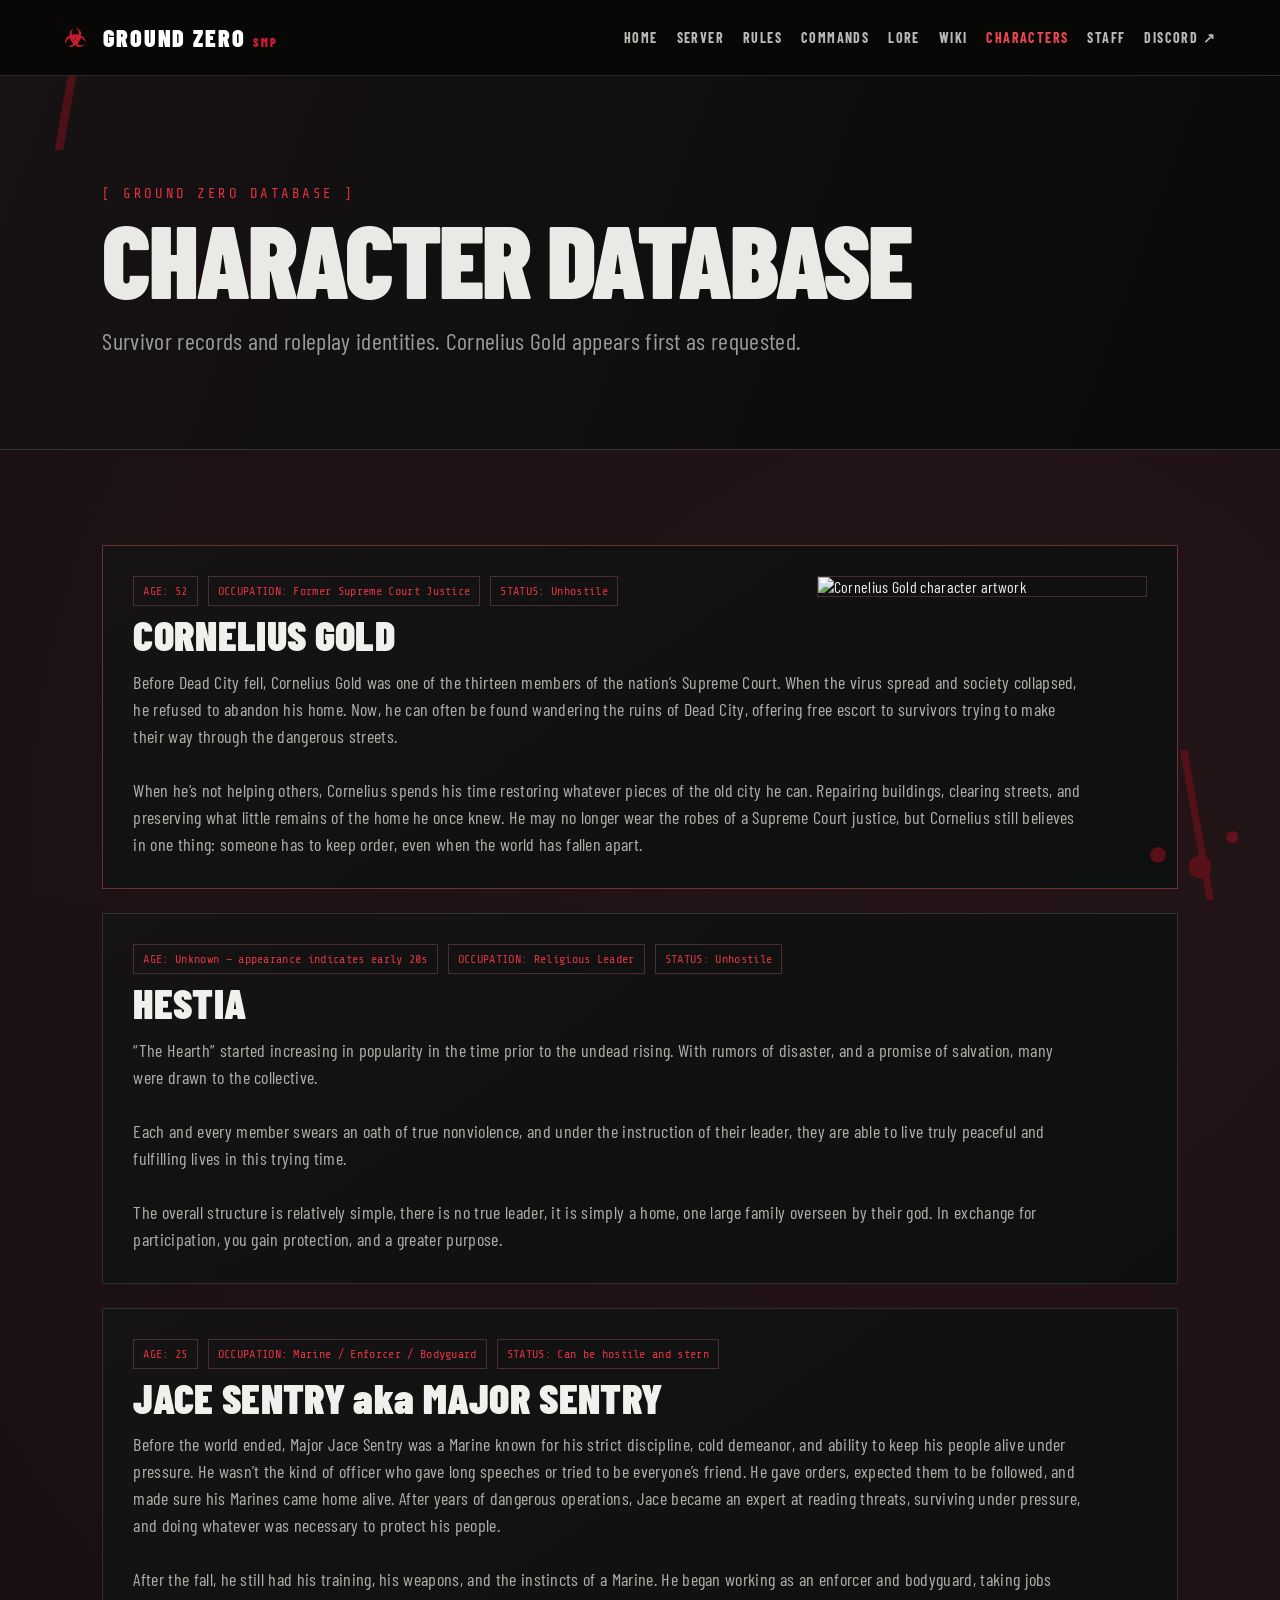
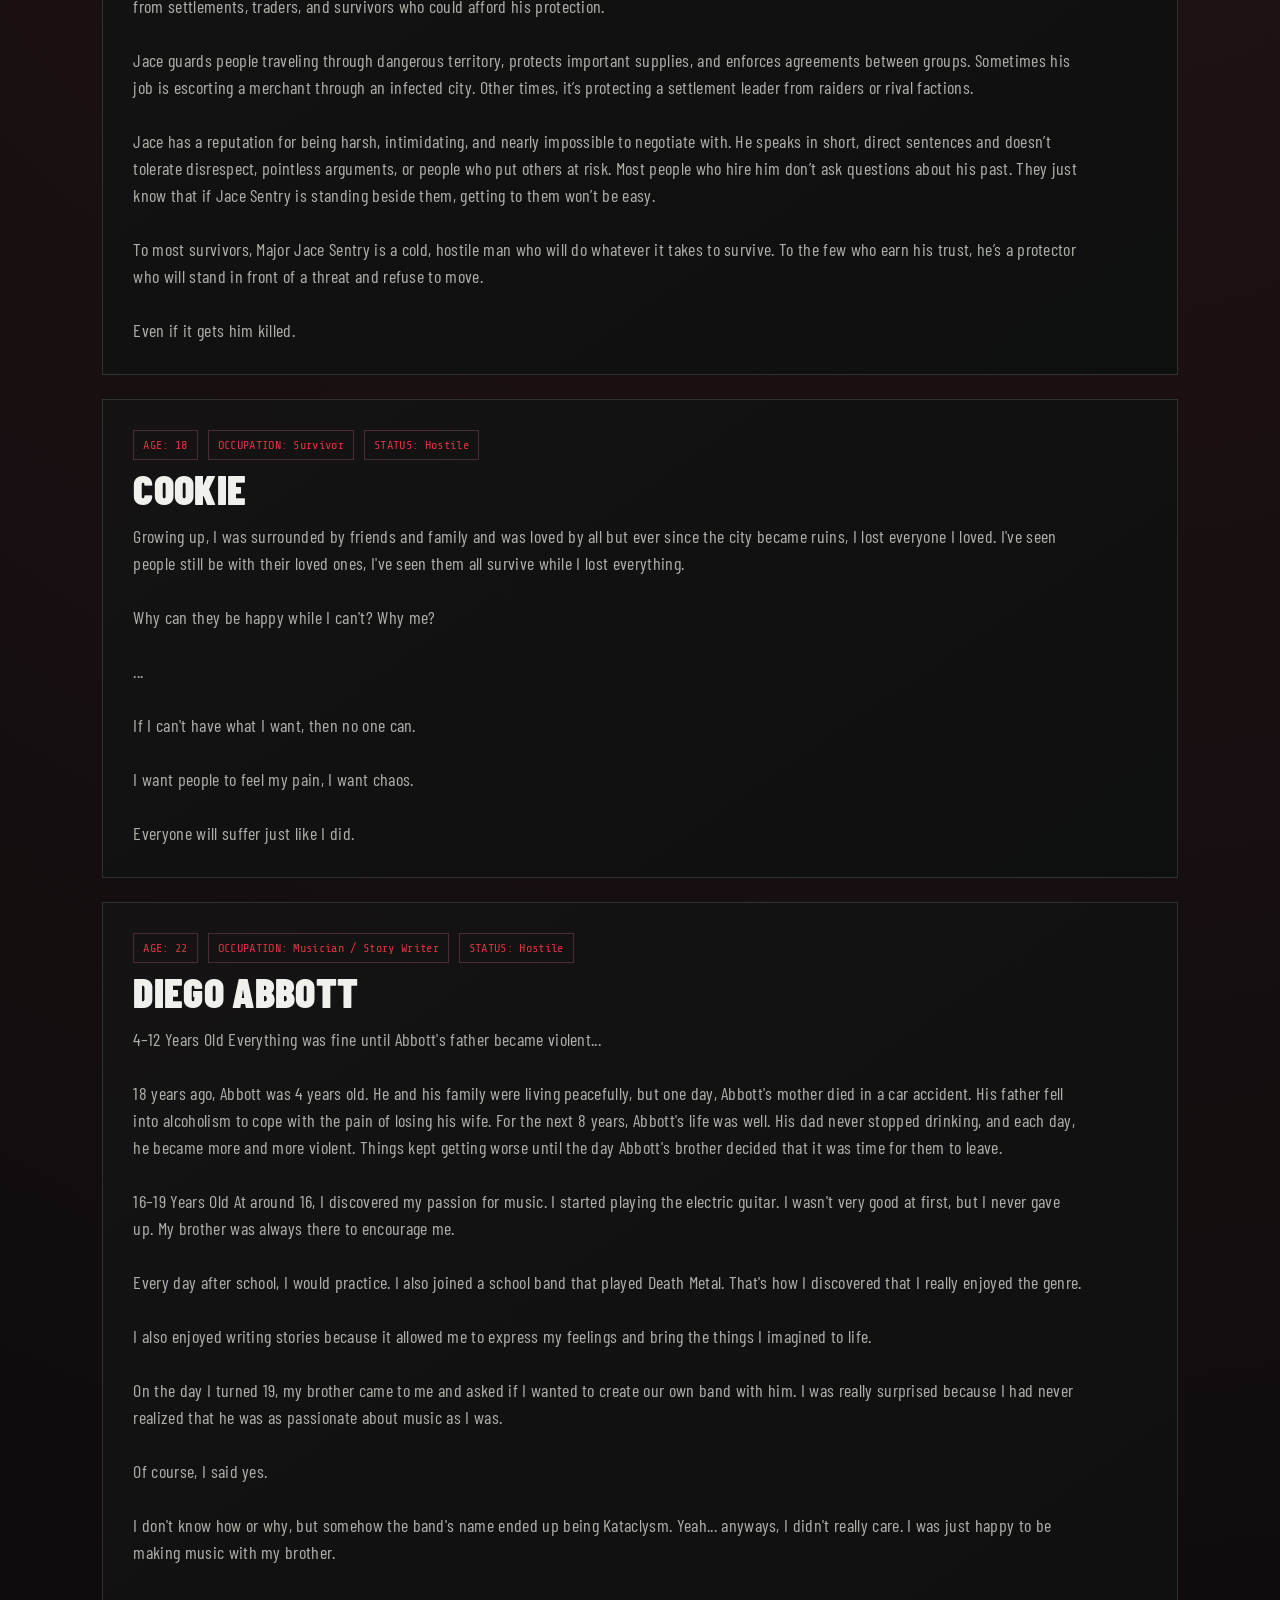
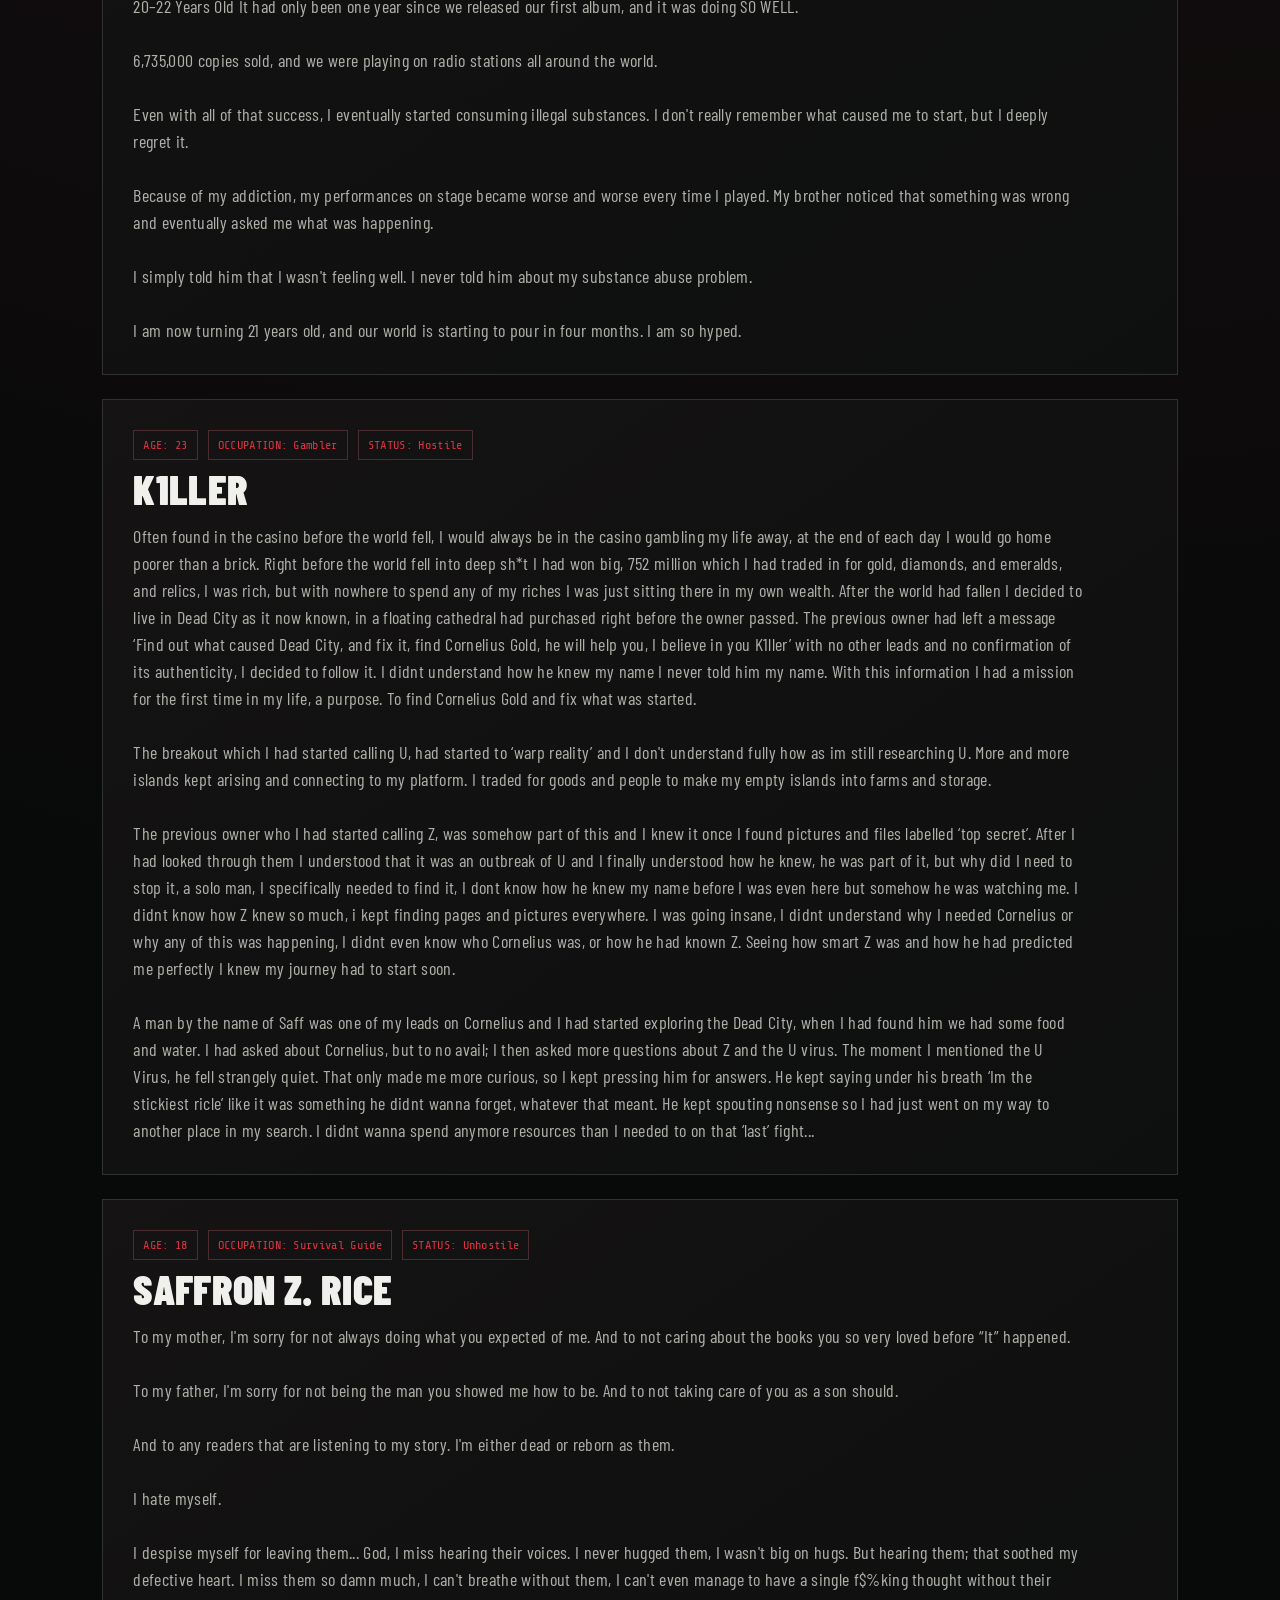
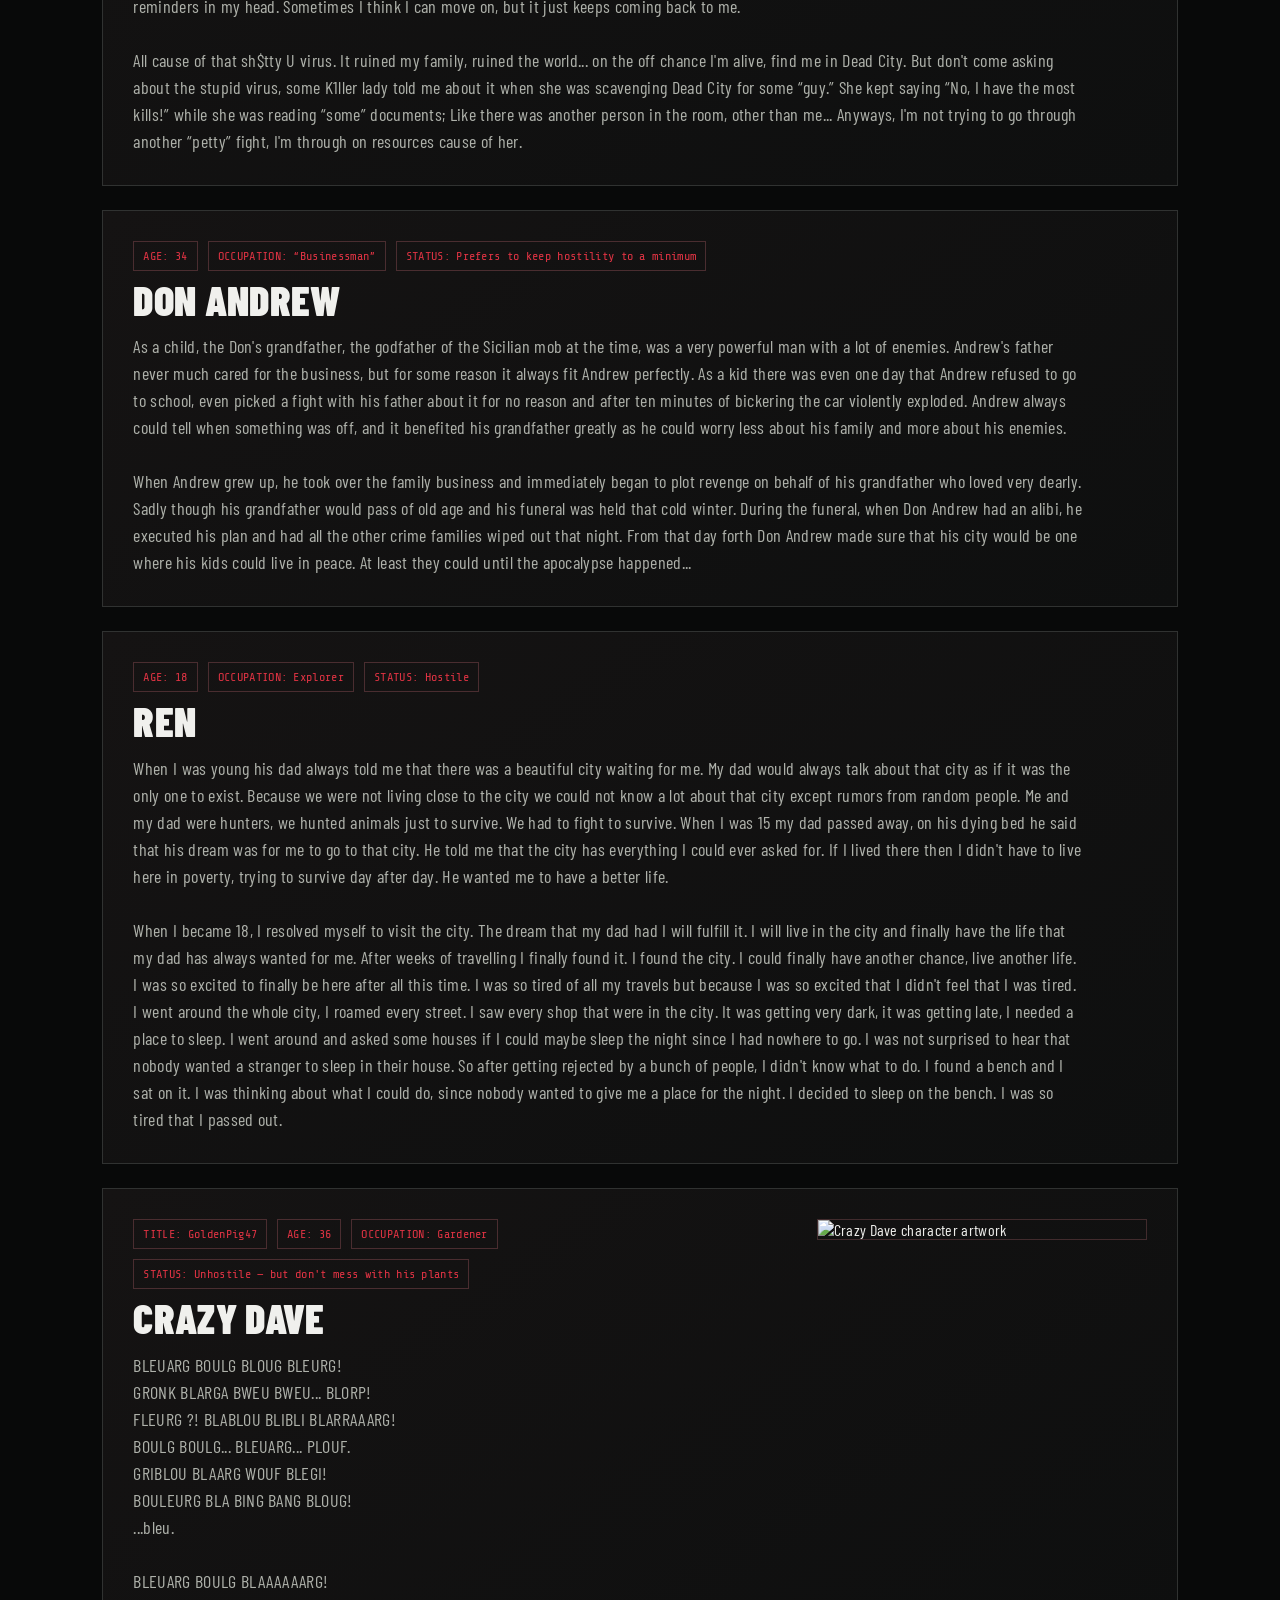
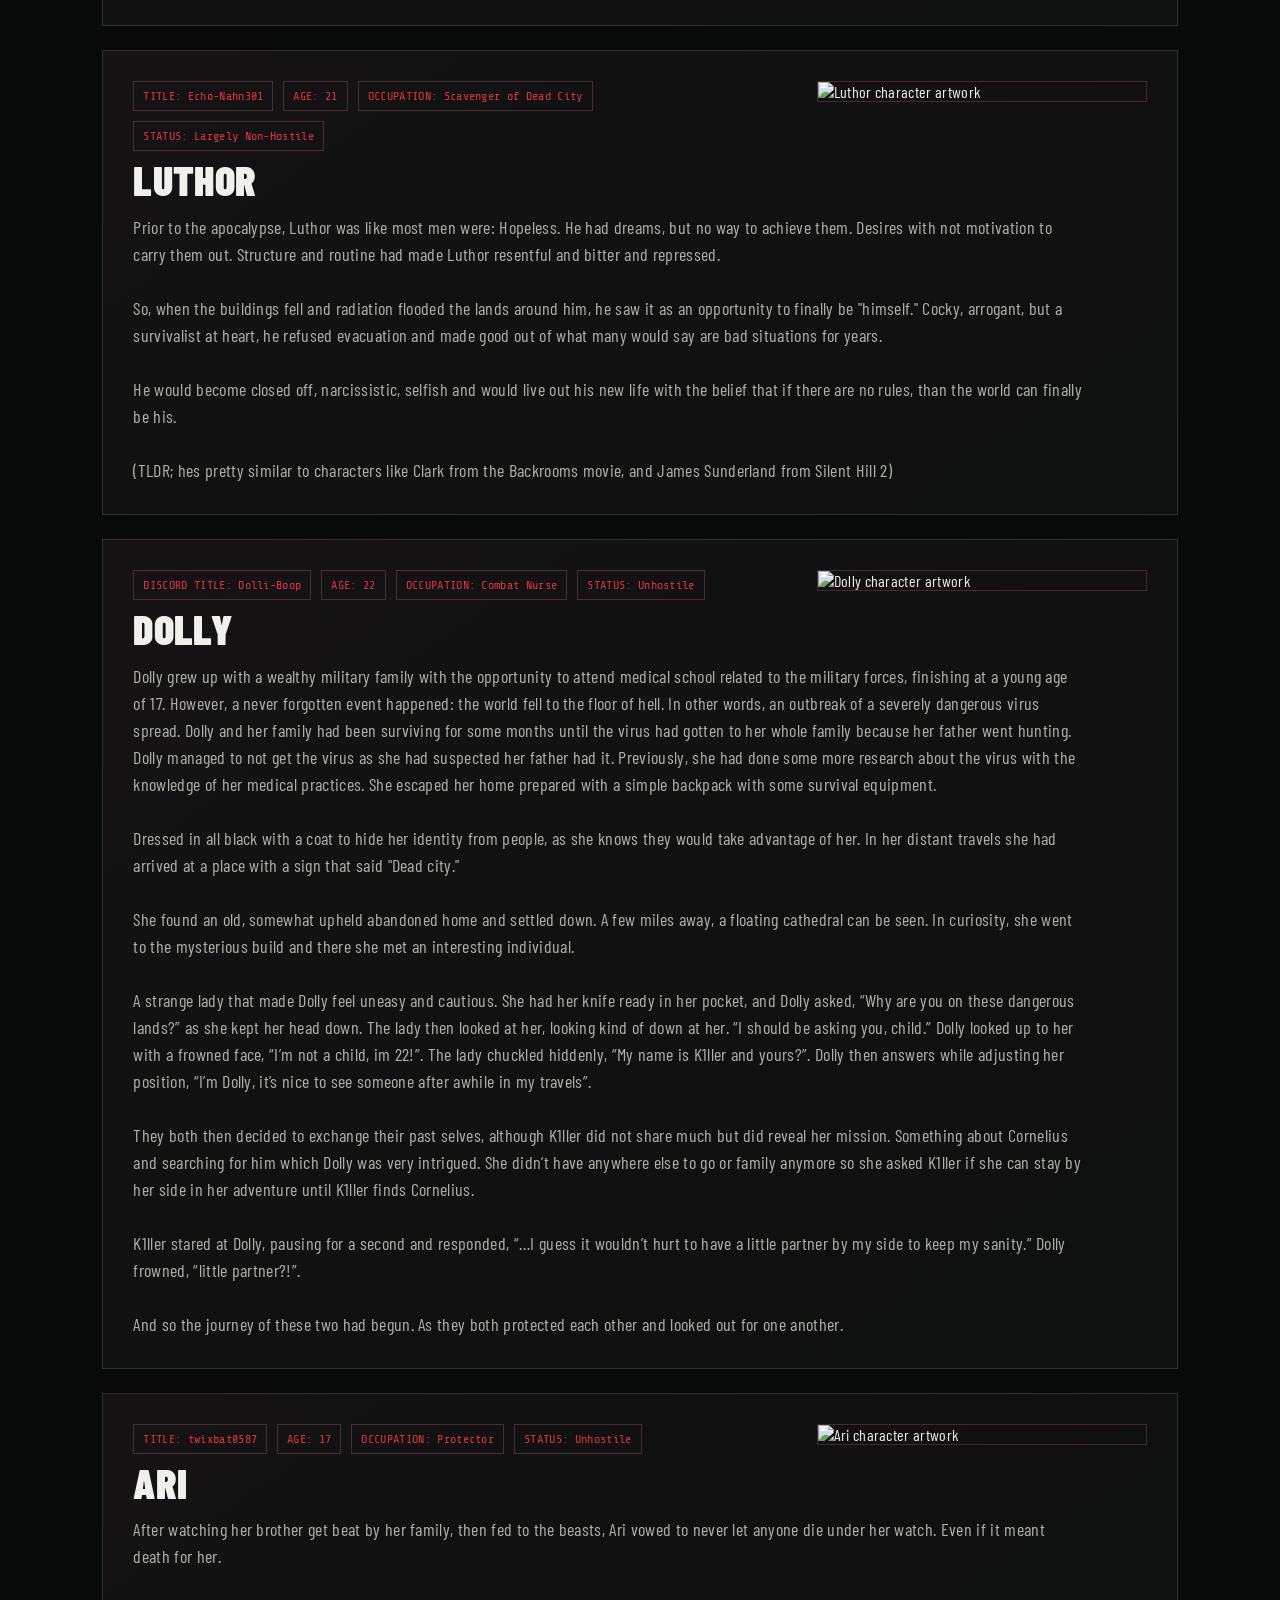
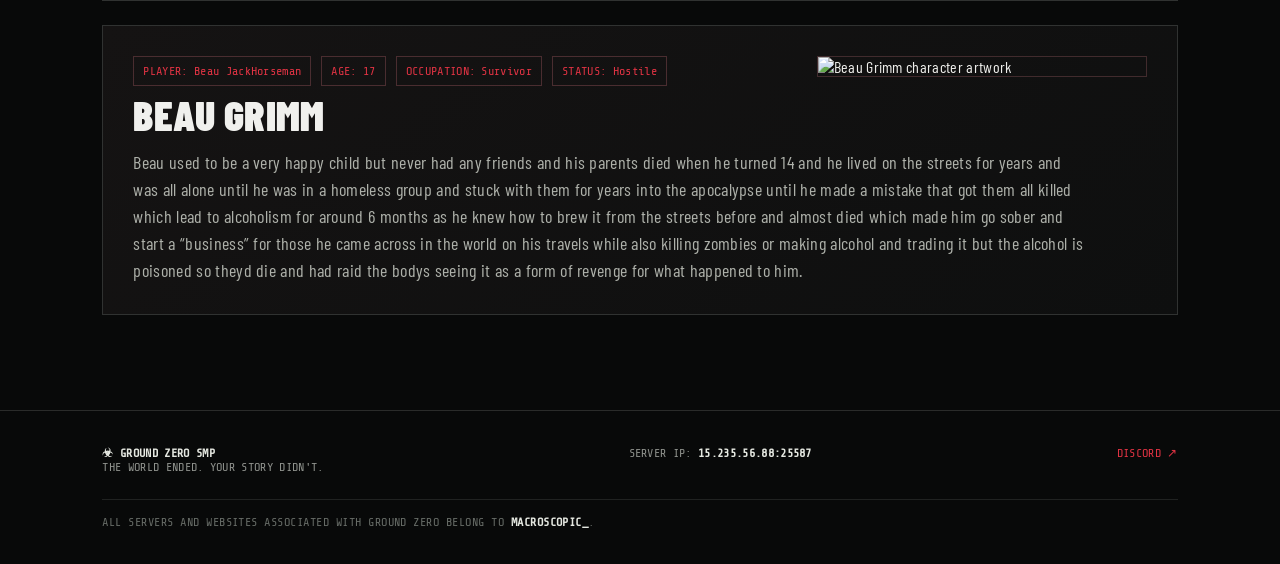
==== commit 5c902a68: "Add files via upload" ====
--- a/characters.html
+++ b/characters.html
@@ -1,4 +1,4 @@
 <!DOCTYPE html><html lang="en"><head><meta charset="UTF-8"><meta name="viewport" content="width=device-width, initial-scale=1.0"><title>CHARACTER DATABASE | Ground Zero SMP</title><meta name="description" content="Ground Zero SMP — post-apocalyptic Minecraft survival, PvP and roleplay."><link rel="stylesheet" href="style.css"></head><body><div class="scanlines"></div><div class="blood blood-a"></div><div class="blood blood-b"></div><header class="topbar"><a class="brand" href="index.html"><span class="hazard">☣</span> GROUND ZERO <small>SMP</small></a><button class="menu-toggle" aria-label="Open menu">☰</button><nav><a href="index.html">HOME</a><a href="server-info.html">SERVER</a><a href="rules.html">RULES</a><a href="commands.html">COMMANDS</a><a href="lore.html">LORE</a><a href="wiki.html">WIKI</a><a class="active" href="characters.html">CHARACTERS</a><a href="staff.html">STAFF</a><a href="https://discord.gg/jv65cNMQr5">DISCORD ↗</a></nav></header><main><section class="page-hero"><div class="eyebrow">[ GROUND ZERO DATABASE ]</div><h1>CHARACTER DATABASE</h1><p>Survivor records and roleplay identities. Cornelius Gold appears first as requested.</p></section><section class="section character-list"><article class="character-card"><img class="char-art" src="assets/cornelius-gold.png" alt="Cornelius Gold character artwork"><div class="character-meta"><span>AGE: 52</span><span>OCCUPATION: Former Supreme Court Justice</span><span>STATUS: Unhostile</span></div><h2>CORNELIUS GOLD</h2><div class="character-story">Before Dead City fell, Cornelius Gold was one of the thirteen members of the nation’s Supreme Court. When the virus spread and society collapsed, he refused to abandon his home. Now, he can often be found wandering the ruins of Dead City, offering free escort to survivors trying to make their way through the dangerous streets.<br><br>When he’s not helping others, Cornelius spends his time restoring whatever pieces of the old city he can. Repairing buildings, clearing streets, and preserving what little remains of the home he once knew. He may no longer wear the robes of a Supreme Court justice, but Cornelius still believes in one thing: someone has to keep order, even when the world has fallen apart.</div></article><article class="character-card"><div class="character-meta"><span>AGE: Unknown — appearance indicates early 20s</span><span>OCCUPATION: Religious Leader</span><span>STATUS: Unhostile</span></div><h2>HESTIA</h2><div class="character-story">“The Hearth” started increasing in popularity in the time prior to the undead rising. With rumors of disaster, and a promise of salvation, many were drawn to the collective.<br><br>Each and every member swears an oath of true nonviolence, and under the instruction of their leader, they are able to live truly peaceful and fulfilling lives in this trying time.<br><br>The overall structure is relatively simple, there is no true leader, it is simply a home, one large family overseen by their god. In exchange for participation, you gain protection, and a greater purpose.</div></article><article class="character-card"><div class="character-meta"><span>AGE: 25</span><span>OCCUPATION: Marine / Enforcer / Bodyguard</span><span>STATUS: Can be hostile and stern</span></div><h2>JACE SENTRY aka MAJOR SENTRY</h2><div class="character-story">Before the world ended, Major Jace Sentry was a Marine known for his strict discipline, cold demeanor, and ability to keep his people alive under pressure. He wasn’t the kind of officer who gave long speeches or tried to be everyone’s friend. He gave orders, expected them to be followed, and made sure his Marines came home alive. After years of dangerous operations, Jace became an expert at reading threats, surviving under pressure, and doing whatever was necessary to protect his people.<br><br>After the fall, he still had his training, his weapons, and the instincts of a Marine. He began working as an enforcer and bodyguard, taking jobs from settlements, traders, and survivors who could afford his protection.<br><br>Jace guards people traveling through dangerous territory, protects important supplies, and enforces agreements between groups. Sometimes his job is escorting a merchant through an infected city. Other times, it’s protecting a settlement leader from raiders or rival factions.<br><br>Jace has a reputation for being harsh, intimidating, and nearly impossible to negotiate with. He speaks in short, direct sentences and doesn’t tolerate disrespect, pointless arguments, or people who put others at risk. Most people who hire him don’t ask questions about his past. They just know that if Jace Sentry is standing beside them, getting to them won’t be easy.<br><br>To most survivors, Major Jace Sentry is a cold, hostile man who will do whatever it takes to survive. To the few who earn his trust, he’s a protector who will stand in front of a threat and refuse to move.<br><br>Even if it gets him killed.</div></article><article class="character-card"><div class="character-meta"><span>AGE: 18</span><span>OCCUPATION: Survivor</span><span>STATUS: Hostile</span></div><h2>COOKIE</h2><div class="character-story">Growing up, I was surrounded by friends and family and was loved by all but ever since the city became ruins, I lost everyone I loved. I&#x27;ve seen people still be with their loved ones, I&#x27;ve seen them all survive while I lost everything.<br><br>Why can they be happy while I can&#x27;t? Why me?<br><br>...<br><br>If I can&#x27;t have what I want, then no one can.<br><br>I want people to feel my pain, I want chaos.<br><br>Everyone will suffer just like I did.</div></article><article class="character-card"><div class="character-meta"><span>AGE: 22</span><span>OCCUPATION: Musician / Story Writer</span><span>STATUS: Hostile</span></div><h2>DIEGO ABBOTT</h2><div class="character-story">4–12 Years Old
 Everything was fine until Abbott&#x27;s father became violent...<br><br>18 years ago, Abbott was 4 years old. He and his family were living peacefully, but one day, Abbott&#x27;s mother died in a car accident. His father fell into alcoholism to cope with the pain of losing his wife. For the next 8 years, Abbott&#x27;s life was well. His dad never stopped drinking, and each day, he became more and more violent. Things kept getting worse until the day Abbott&#x27;s brother decided that it was time for them to leave.<br><br>16–19 Years Old
 At around 16, I discovered my passion for music. I started playing the electric guitar. I wasn&#x27;t very good at first, but I never gave up. My brother was always there to encourage me.<br><br>Every day after school, I would practice. I also joined a school band that played Death Metal. That&#x27;s how I discovered that I really enjoyed the genre.<br><br>I also enjoyed writing stories because it allowed me to express my feelings and bring the things I imagined to life.<br><br>On the day I turned 19, my brother came to me and asked if I wanted to create our own band with him. I was really surprised because I had never realized that he was as passionate about music as I was.<br><br>Of course, I said yes.<br><br>I don&#x27;t know how or why, but somehow the band&#x27;s name ended up being Kataclysm. Yeah... anyways, I didn&#x27;t really care. I was just happy to be making music with my brother.<br><br>20–22 Years Old
-It had only been one year since we released our first album, and it was doing SO WELL.<br><br>6,735,000 copies sold, and we were playing on radio stations all around the world.<br><br>Even with all of that success, I eventually started consuming illegal substances. I don&#x27;t really remember what caused me to start, but I deeply regret it.<br><br>Because of my addiction, my performances on stage became worse and worse every time I played. My brother noticed that something was wrong and eventually asked me what was happening.<br><br>I simply told him that I wasn&#x27;t feeling well. I never told him about my substance abuse problem.<br><br>I am now turning 21 years old, and our world is starting to pour in four months. I am so hyped.</div></article><article class="character-card"><div class="character-meta"><span>AGE: 23</span><span>OCCUPATION: Gambler</span><span>STATUS: Hostile</span></div><h2>K1LLER</h2><div class="character-story">Often found in the casino before the world fell, I would always be in the casino gambling my life away, at the end of each day I would go home poorer than a brick. Right before the world fell into deep sh*t I had won big, 752 million which I had traded in for gold, diamonds, and emeralds, and relics, I was rich, but with nowhere to spend any of my riches I was just sitting there in my own wealth. After the world had fallen I decided to live in Dead City as it now known, in a floating cathedral had purchased right before the owner passed. The previous owner had left a message ‘Find out what caused Dead City, and fix it, find Cornelius Gold, he will help you, I believe in you K1ller’ with no other leads and no confirmation of its authenticity, I decided to follow it. I didnt understand how he knew my name I never told him my name. With this information I had a mission for the first time in my life, a purpose. To find Cornelius Gold and fix what was started.<br><br>The breakout which I had started calling U, had started to ‘warp reality’ and I don&#x27;t understand fully how as im still researching U. More and more islands kept arising and connecting to my platform. I traded for goods and people to make my empty islands into farms and storage.<br><br>The previous owner who I had started calling Z, was somehow part of this and I knew it once I found pictures and files labelled ‘top secret’. After I had looked through them I understood that it was an outbreak of U and I finally understood how he knew, he was part of it, but why did I need to stop it, a solo man, I specifically needed to find it, I dont know how he knew my name before I was even here but somehow he was watching me. I didnt know how Z knew so much, i kept finding pages and pictures everywhere. I was going insane, I didnt understand why I needed Cornelius or why any of this was happening, I didnt even know who Cornelius was, or how he had known Z. Seeing how smart Z was and how he had predicted me perfectly I knew my journey had to start soon.<br><br>A man by the name of Saff was one of my leads on Cornelius and I had started exploring the Dead City, when I had found him we had some food and water. I had asked about Cornelius, but to no avail; I then asked more questions about Z and the U virus. The moment I mentioned the U Virus, he fell strangely quiet. That only made me more curious, so I kept pressing him for answers. He kept saying under his breath ‘Im the stickiest ricle’ like it was something he didnt wanna forget, whatever that meant. He kept spouting nonsense so I had just went on my way to another place in my search. I didnt wanna spend anymore resources than I needed to on that ‘last’ fight...</div></article><article class="character-card"><div class="character-meta"><span>AGE: 18</span><span>OCCUPATION: Survival Guide</span><span>STATUS: Unhostile</span></div><h2>SAFFRON Z. RICE</h2><div class="character-story">To my mother, I&#x27;m sorry for not always doing what you expected of me. And to not caring about the books you so very loved before “It” happened.<br><br>To my father, I&#x27;m sorry for not being the man you showed me how to be. And to not taking care of you as a son should.<br><br>And to any readers that are listening to my story. I&#x27;m either dead or reborn as them.<br><br>I hate myself.<br><br>I despise myself for leaving them... God, I miss hearing their voices. I never hugged them, I wasn&#x27;t big on hugs. But hearing them; that soothed my defective heart. I miss them so damn much, I can&#x27;t breathe without them, I can&#x27;t even manage to have a single f$%king thought without their reminders in my head. Sometimes I think I can move on, but it just keeps coming back to me.<br><br>All cause of that sh$tty U virus. It ruined my family, ruined the world... on the off chance I&#x27;m alive, find me in Dead City. But don&#x27;t come asking about the stupid virus, some K1ller lady told me about it when she was scavenging Dead City for some “guy.” She kept saying “No, I have the most kills!” while she was reading “some” documents; Like there was another person in the room, other than me... Anyways, I&#x27;m not trying to go through another “petty” fight, I&#x27;m through on resources cause of her.</div></article><article class="character-card"><div class="character-meta"><span>AGE: 34</span><span>OCCUPATION: “Businessman”</span><span>STATUS: Prefers to keep hostility to a minimum</span></div><h2>DON ANDREW</h2><div class="character-story">As a child, the Don&#x27;s grandfather, the godfather of the Sicilian mob at the time, was a very powerful man with a lot of enemies. Andrew&#x27;s father never much cared for the business, but for some reason it always fit Andrew perfectly. As a kid there was even one day that Andrew refused to go to school, even picked a fight with his father about it for no reason and after ten minutes of bickering the car violently exploded. Andrew always could tell when something was off, and it benefited his grandfather greatly as he could worry less about his family and more about his enemies.<br><br>When Andrew grew up, he took over the family business and immediately began to plot revenge on behalf of his grandfather who loved very dearly. Sadly though his grandfather would pass of old age and his funeral was held that cold winter. During the funeral, when Don Andrew had an alibi, he executed his plan and had all the other crime families wiped out that night. From that day forth Don Andrew made sure that his city would be one where his kids could live in peace. At least they could until the apocalypse happened...</div></article><article class="character-card"><div class="character-meta"><span>AGE: 18</span><span>OCCUPATION: Explorer</span><span>STATUS: Hostile</span></div><h2>REN</h2><div class="character-story">When I was young his dad always told me that there was a beautiful city waiting for me. My dad would always talk about that city as if it was the only one to exist. Because we were not living close to the city we could not know a lot about that city except rumors from random people. Me and my dad were hunters, we hunted animals just to survive. We had to fight to survive. When I was 15 my dad passed away, on his dying bed he said that his dream was for me to go to that city. He told me that the city has everything I could ever asked for. If I lived there then I didn&#x27;t have to live here in poverty, trying to survive day after day. He wanted me to have a better life.<br><br>When I became 18, I resolved myself to visit the city. The dream that my dad had I will fulfill it. I will live in the city and finally have the life that my dad has always wanted for me. After weeks of travelling I finally found it. I found the city. I could finally have another chance, live another life. I was so excited to finally be here after all this time. I was so tired of all my travels but because I was so excited that I didn&#x27;t feel that I was tired. I went around the whole city, I roamed every street. I saw every shop that were in the city. It was getting very dark, it was getting late, I needed a place to sleep. I went around and asked some houses if I could maybe sleep the night since I had nowhere to go. I was not surprised to hear that nobody wanted a stranger to sleep in their house. So after getting rejected by a bunch of people, I didn&#x27;t know what to do. I found a bench and I sat on it. I was thinking about what I could do, since nobody wanted to give me a place for the night. I decided to sleep on the bench. I was so tired that I passed out.</div></article></section></main><footer><div><b>☣ GROUND ZERO SMP</b><br><span>THE WORLD ENDED. YOUR STORY DIDN'T.</span></div><div>SERVER IP: <b>15.235.56.88:25587</b></div><div><a href="https://discord.gg/jv65cNMQr5" target="_blank" rel="noopener">DISCORD ↗</a></div></footer><script src="script.js"></script></body></html>+It had only been one year since we released our first album, and it was doing SO WELL.<br><br>6,735,000 copies sold, and we were playing on radio stations all around the world.<br><br>Even with all of that success, I eventually started consuming illegal substances. I don&#x27;t really remember what caused me to start, but I deeply regret it.<br><br>Because of my addiction, my performances on stage became worse and worse every time I played. My brother noticed that something was wrong and eventually asked me what was happening.<br><br>I simply told him that I wasn&#x27;t feeling well. I never told him about my substance abuse problem.<br><br>I am now turning 21 years old, and our world is starting to pour in four months. I am so hyped.</div></article><article class="character-card"><div class="character-meta"><span>AGE: 23</span><span>OCCUPATION: Gambler</span><span>STATUS: Hostile</span></div><h2>K1LLER</h2><div class="character-story">Often found in the casino before the world fell, I would always be in the casino gambling my life away, at the end of each day I would go home poorer than a brick. Right before the world fell into deep sh*t I had won big, 752 million which I had traded in for gold, diamonds, and emeralds, and relics, I was rich, but with nowhere to spend any of my riches I was just sitting there in my own wealth. After the world had fallen I decided to live in Dead City as it now known, in a floating cathedral had purchased right before the owner passed. The previous owner had left a message ‘Find out what caused Dead City, and fix it, find Cornelius Gold, he will help you, I believe in you K1ller’ with no other leads and no confirmation of its authenticity, I decided to follow it. I didnt understand how he knew my name I never told him my name. With this information I had a mission for the first time in my life, a purpose. To find Cornelius Gold and fix what was started.<br><br>The breakout which I had started calling U, had started to ‘warp reality’ and I don&#x27;t understand fully how as im still researching U. More and more islands kept arising and connecting to my platform. I traded for goods and people to make my empty islands into farms and storage.<br><br>The previous owner who I had started calling Z, was somehow part of this and I knew it once I found pictures and files labelled ‘top secret’. After I had looked through them I understood that it was an outbreak of U and I finally understood how he knew, he was part of it, but why did I need to stop it, a solo man, I specifically needed to find it, I dont know how he knew my name before I was even here but somehow he was watching me. I didnt know how Z knew so much, i kept finding pages and pictures everywhere. I was going insane, I didnt understand why I needed Cornelius or why any of this was happening, I didnt even know who Cornelius was, or how he had known Z. Seeing how smart Z was and how he had predicted me perfectly I knew my journey had to start soon.<br><br>A man by the name of Saff was one of my leads on Cornelius and I had started exploring the Dead City, when I had found him we had some food and water. I had asked about Cornelius, but to no avail; I then asked more questions about Z and the U virus. The moment I mentioned the U Virus, he fell strangely quiet. That only made me more curious, so I kept pressing him for answers. He kept saying under his breath ‘Im the stickiest ricle’ like it was something he didnt wanna forget, whatever that meant. He kept spouting nonsense so I had just went on my way to another place in my search. I didnt wanna spend anymore resources than I needed to on that ‘last’ fight...</div></article><article class="character-card"><div class="character-meta"><span>AGE: 18</span><span>OCCUPATION: Survival Guide</span><span>STATUS: Unhostile</span></div><h2>SAFFRON Z. RICE</h2><div class="character-story">To my mother, I&#x27;m sorry for not always doing what you expected of me. And to not caring about the books you so very loved before “It” happened.<br><br>To my father, I&#x27;m sorry for not being the man you showed me how to be. And to not taking care of you as a son should.<br><br>And to any readers that are listening to my story. I&#x27;m either dead or reborn as them.<br><br>I hate myself.<br><br>I despise myself for leaving them... God, I miss hearing their voices. I never hugged them, I wasn&#x27;t big on hugs. But hearing them; that soothed my defective heart. I miss them so damn much, I can&#x27;t breathe without them, I can&#x27;t even manage to have a single f$%king thought without their reminders in my head. Sometimes I think I can move on, but it just keeps coming back to me.<br><br>All cause of that sh$tty U virus. It ruined my family, ruined the world... on the off chance I&#x27;m alive, find me in Dead City. But don&#x27;t come asking about the stupid virus, some K1ller lady told me about it when she was scavenging Dead City for some “guy.” She kept saying “No, I have the most kills!” while she was reading “some” documents; Like there was another person in the room, other than me... Anyways, I&#x27;m not trying to go through another “petty” fight, I&#x27;m through on resources cause of her.</div></article><article class="character-card"><div class="character-meta"><span>AGE: 34</span><span>OCCUPATION: “Businessman”</span><span>STATUS: Prefers to keep hostility to a minimum</span></div><h2>DON ANDREW</h2><div class="character-story">As a child, the Don&#x27;s grandfather, the godfather of the Sicilian mob at the time, was a very powerful man with a lot of enemies. Andrew&#x27;s father never much cared for the business, but for some reason it always fit Andrew perfectly. As a kid there was even one day that Andrew refused to go to school, even picked a fight with his father about it for no reason and after ten minutes of bickering the car violently exploded. Andrew always could tell when something was off, and it benefited his grandfather greatly as he could worry less about his family and more about his enemies.<br><br>When Andrew grew up, he took over the family business and immediately began to plot revenge on behalf of his grandfather who loved very dearly. Sadly though his grandfather would pass of old age and his funeral was held that cold winter. During the funeral, when Don Andrew had an alibi, he executed his plan and had all the other crime families wiped out that night. From that day forth Don Andrew made sure that his city would be one where his kids could live in peace. At least they could until the apocalypse happened...</div></article><article class="character-card"><div class="character-meta"><span>AGE: 18</span><span>OCCUPATION: Explorer</span><span>STATUS: Hostile</span></div><h2>REN</h2><div class="character-story">When I was young his dad always told me that there was a beautiful city waiting for me. My dad would always talk about that city as if it was the only one to exist. Because we were not living close to the city we could not know a lot about that city except rumors from random people. Me and my dad were hunters, we hunted animals just to survive. We had to fight to survive. When I was 15 my dad passed away, on his dying bed he said that his dream was for me to go to that city. He told me that the city has everything I could ever asked for. If I lived there then I didn&#x27;t have to live here in poverty, trying to survive day after day. He wanted me to have a better life.<br><br>When I became 18, I resolved myself to visit the city. The dream that my dad had I will fulfill it. I will live in the city and finally have the life that my dad has always wanted for me. After weeks of travelling I finally found it. I found the city. I could finally have another chance, live another life. I was so excited to finally be here after all this time. I was so tired of all my travels but because I was so excited that I didn&#x27;t feel that I was tired. I went around the whole city, I roamed every street. I saw every shop that were in the city. It was getting very dark, it was getting late, I needed a place to sleep. I went around and asked some houses if I could maybe sleep the night since I had nowhere to go. I was not surprised to hear that nobody wanted a stranger to sleep in their house. So after getting rejected by a bunch of people, I didn&#x27;t know what to do. I found a bench and I sat on it. I was thinking about what I could do, since nobody wanted to give me a place for the night. I decided to sleep on the bench. I was so tired that I passed out.</div></article><article class="character-card"><img class="char-art" src="assets/crazy-dave.png" alt="Crazy Dave character artwork"><div class="character-meta"><span>TITLE: GoldenPig47</span><span>AGE: 36</span><span>OCCUPATION: Gardener</span><span>STATUS: Unhostile — but don't mess with his plants</span></div><h2>CRAZY DAVE</h2><div class="character-story">BLEUARG BOULG BLOUG BLEURG!<br>GRONK BLARGA BWEU BWEU... BLORP!<br>FLEURG ?! BLABLOU BLIBLI BLARRAAARG!<br>BOULG BOULG... BLEUARG... PLOUF.<br>GRIBLOU BLAARG WOUF BLEGI!<br>BOULEURG BLA BING BANG BLOUG!<br>...bleu.<br><br>BLEUARG BOULG BLAAAAAARG!</div></article><article class="character-card"><img class="char-art" src="assets/luthor.png" alt="Luthor character artwork"><div class="character-meta"><span>TITLE: Echo-Nahn301</span><span>AGE: 21</span><span>OCCUPATION: Scavenger of Dead City</span><span>STATUS: Largely Non-Hostile</span></div><h2>LUTHOR</h2><div class="character-story">Prior to the apocalypse, Luthor was like most men were: Hopeless. He had dreams, but no way to achieve them. Desires with not motivation to carry them out. Structure and routine had made Luthor resentful and bitter and repressed.<br><br>So, when the buildings fell and radiation flooded the lands around him, he saw it as an opportunity to finally be "himself." Cocky, arrogant, but a survivalist at heart, he refused evacuation and made good out of what many would say are bad situations for years.<br><br>He would become closed off, narcissistic, selfish and would live out his new life with the belief that if there are no rules, than the world can finally be his.<br><br>(TLDR; hes pretty similar to characters like Clark from the Backrooms movie, and James Sunderland from Silent Hill 2)</div></article><article class="character-card"><img class="char-art" src="assets/dolly.png" alt="Dolly character artwork"><div class="character-meta"><span>DISCORD TITLE: Dolli-Boop</span><span>AGE: 22</span><span>OCCUPATION: Combat Nurse</span><span>STATUS: Unhostile</span></div><h2>DOLLY</h2><div class="character-story">Dolly grew up with a wealthy military family with the opportunity to attend medical school related to the military forces, finishing at a young age of 17. However, a never forgotten event happened: the world fell to the floor of hell. In other words, an outbreak of a severely dangerous virus spread. Dolly and her family had been surviving for some months until the virus had gotten to her whole family because her father went hunting. Dolly managed to not get the virus as she had suspected her father had it. Previously, she had done some more research about the virus with the knowledge of her medical practices. She escaped her home prepared with a simple backpack with some survival equipment.<br><br>Dressed in all black with a coat to hide her identity from people, as she knows they would take advantage of her. In her distant travels she had arrived at a place with a sign that said "Dead city."<br><br>She found an old, somewhat upheld abandoned home and settled down. A few miles away, a floating cathedral can be seen. In curiosity, she went to the mysterious build and there she met an interesting individual.<br><br>A strange lady that made Dolly feel uneasy and cautious. She had her knife ready in her pocket, and Dolly asked, “Why are you on these dangerous lands?” as she kept her head down. The lady then looked at her, looking kind of down at her. “I should be asking you, child.” Dolly looked up to her with a frowned face, “I’m not a child, im 22!”. The lady chuckled hiddenly, “My name is K1ller and yours?”. Dolly then answers while adjusting her position, “I’m Dolly, it’s nice to see someone after awhile in my travels”.<br><br>They both then decided to exchange their past selves, although K1ller did not share much but did reveal her mission. Something about Cornelius and searching for him which Dolly was very intrigued. She didn’t have anywhere else to go or family anymore so she asked K1ller if she can stay by her side in her adventure until K1ller finds Cornelius.<br><br>K1ller stared at Dolly, pausing for a second and responded, “…I guess it wouldn’t hurt to have a little partner by my side to keep my sanity.” Dolly frowned, “little partner?!”.<br><br>And so the journey of these two had begun. As they both protected each other and looked out for one another.</div></article><article class="character-card"><img class="char-art" src="assets/ari.png" alt="Ari character artwork"><div class="character-meta"><span>TITLE: twixbat0587</span><span>AGE: 17</span><span>OCCUPATION: Protector</span><span>STATUS: Unhostile</span></div><h2>ARI</h2><div class="character-story">After watching her brother get beat by her family, then fed to the beasts, Ari vowed to never let anyone die under her watch. Even if it meant death for her.</div></article><article class="character-card"><img class="char-art" src="assets/beau-grimm.png" alt="Beau Grimm character artwork"><div class="character-meta"><span>PLAYER: Beau JackHorseman</span><span>AGE: 17</span><span>OCCUPATION: Survivor</span><span>STATUS: Hostile</span></div><h2>BEAU GRIMM</h2><div class="character-story">Beau used to be a very happy child but never had any friends and his parents died when he turned 14 and he lived on the streets for years and was all alone until he was in a homeless group and stuck with them for years into the apocalypse until he made a mistake that got them all killed which lead to alcoholism for around 6 months as he knew how to brew it from the streets before and almost died which made him go sober and start a “business” for those he came across in the world on his travels while also killing zombies or making alcohol and trading it but the alcohol is poisoned so theyd die and had raid the bodys seeing it as a form of revenge for what happened to him.</div></article></section></main><footer><div><b>☣ GROUND ZERO SMP</b><br><span>THE WORLD ENDED. YOUR STORY DIDN'T.</span></div><div>SERVER IP: <b>15.235.56.88:25587</b></div><div><a href="https://discord.gg/jv65cNMQr5" target="_blank" rel="noopener">DISCORD ↗</a></div><div class="footer-owner">ALL SERVERS AND WEBSITES ASSOCIATED WITH GROUND ZERO BELONG TO <b>MACROSCOPIC_</b>.</div></footer><script src="script.js"></script></body></html>
--- a/style.css
+++ b/style.css
@@ -1,3 +1,5 @@
 @import url('https://fonts.googleapis.com/css2?family=Barlow+Condensed:wght@400;500;600;700;800;900&family=Share+Tech+Mono&display=swap');
 :root{--bg:#080909;--panel:#101211;--panel2:#151716;--text:#e9e9e5;--muted:#999c96;--accent:#c51d2d;--accent2:#7e101a;--line:#30322f;--glow:rgba(197,29,45,.25)}
-*{box-sizing:border-box}html{scroll-behavior:smooth}body{margin:0;background:radial-gradient(circle at 75% 10%,#241417 0,#080909 43%),#080909;color:var(--text);font-family:'Barlow Condensed',Arial,sans-serif;letter-spacing:.02em}.scanlines{position:fixed;inset:0;pointer-events:none;z-index:20;background:repeating-linear-gradient(0deg,transparent 0 3px,rgba(255,255,255,.018) 4px);mix-blend-mode:overlay}.topbar{height:76px;display:flex;align-items:center;justify-content:space-between;padding:0 5vw;border-bottom:1px solid #282a28;background:rgba(7,8,7,.96);position:sticky;top:0;z-index:30}.brand{color:#fff;text-decoration:none;font-weight:900;font-size:24px;letter-spacing:.08em}.brand small{font-size:12px;color:var(--accent);letter-spacing:.18em}.hazard{color:var(--accent);margin-right:8px}nav{display:flex;align-items:center;gap:19px}nav a{color:#b8bab6;text-decoration:none;font-size:14px;font-weight:700;letter-spacing:.1em}nav a:hover,nav a.active{color:#ef4654}.discord-link{border:1px solid #5a3135;padding:10px 13px} .menu-toggle{display:none;background:none;color:white;border:0;font-size:25px}.hero{min-height:690px;padding:125px 8vw 70px;position:relative;display:flex;align-items:center;overflow:hidden;background:linear-gradient(90deg,rgba(5,6,6,.98),rgba(5,6,6,.88) 44%,rgba(5,6,6,.35)),url('assets/hero.png') center/cover no-repeat}.hero:after{content:"";position:absolute;right:-150px;bottom:-280px;width:620px;height:620px;border:65px solid rgba(197,29,45,.08);border-radius:50%}.hero-content{max-width:850px;position:relative;z-index:2}.eyebrow{font:14px 'Share Tech Mono',monospace;color:#df3343;letter-spacing:.18em;margin-bottom:16px}h1{font-size:clamp(62px,9vw,125px);line-height:.82;margin:0 0 25px;font-weight:900;letter-spacing:-.025em}h1 span{color:#e32a3c}h2{font-size:50px;line-height:.9;margin:8px 0 18px;font-weight:900}h3{font-size:25px;margin:8px 0 10px;font-weight:800}.hero-text{font-size:31px;font-weight:600;margin:0 0 12px}.muted,.section-heading p,.card p,.callout p,.data-row p{color:var(--muted);font-size:18px;line-height:1.45}.hero-actions{display:flex;gap:12px;margin-top:30px}.btn{display:inline-block;padding:14px 20px;border:1px solid #62625f;color:#e9ece5;text-decoration:none;font-weight:800;letter-spacing:.1em;background:#111311}.btn:hover{border-color:#e33a4a;color:#ef4654}.btn.primary{background:#c51d2d;border-color:#c51d2d;color:white;box-shadow:0 0 24px rgba(197,29,45,.2)}.hero-status{position:absolute;right:8vw;bottom:65px;font:12px 'Share Tech Mono',monospace;color:#b5b7b2;z-index:2;text-align:right}.hero-status strong{display:block;color:#fff;font-size:22px;margin-top:8px}.hero-status small{display:block;margin-top:5px;color:#888}.status-dot{display:inline-block;width:8px;height:8px;border-radius:50%;background:#cf2536;box-shadow:0 0 12px #cf2536;margin-right:6px}.ticker{padding:14px 7vw;background:#171011;border-top:1px solid #3a2023;border-bottom:1px solid #3a2023;font:13px 'Share Tech Mono',monospace;white-space:nowrap;overflow:hidden}.ticker span{color:#df3343;margin-right:25px}.section{padding:95px 8vw}.section.dark{background:#0d0e0e;border-top:1px solid #202221}.section-heading{max-width:800px;margin-bottom:38px}.cards{display:grid;gap:18px}.cards.three{grid-template-columns:repeat(3,1fr)}.card{padding:32px;border:1px solid var(--line);background:linear-gradient(145deg,#151716,#0e100f);min-height:270px}.card:hover{border-color:#7e333a;box-shadow:0 0 25px rgba(197,29,45,.07)}.icon{font-size:35px}.card a,.inline-link{color:#e33a4a;text-decoration:none;font-weight:800;letter-spacing:.08em}.terminal-section{padding:90px 8vw;display:grid;grid-template-columns:1.1fr .9fr;gap:70px;background:#0b0c0c}.terminal{border:1px solid #4a2d30;box-shadow:0 0 35px rgba(0,0,0,.4)}.terminal-head{display:flex;justify-content:space-between;padding:12px 17px;background:#191314;border-bottom:1px solid #3d292b;font:12px 'Share Tech Mono',monospace;color:#b5b7b1}.terminal-body{padding:28px;font:16px/1.8 'Share Tech Mono',monospace;color:#aeb1ab}.terminal-body b{color:#df3343}.cursor span{animation:blink 1s infinite}.callout{align-self:center}.quick-grid{display:grid;grid-template-columns:repeat(4,1fr);border-top:1px solid var(--line);border-left:1px solid var(--line)}.quick-grid a{padding:28px;border-right:1px solid var(--line);border-bottom:1px solid var(--line);color:#fff;text-decoration:none;display:flex;flex-direction:column;gap:7px}.quick-grid a:hover{background:#171113}.quick-grid b{color:#df3343;font:14px 'Share Tech Mono',monospace}.quick-grid span{font-size:25px;font-weight:900}.quick-grid small{color:var(--muted);font-size:15px}.page-hero{padding:110px 8vw 70px;border-bottom:1px solid var(--line);background:linear-gradient(110deg,#171214,#090a0a)}.page-hero h1{font-size:clamp(60px,8vw,105px);max-width:1000px}.page-hero p{font-size:24px;color:var(--muted);max-width:800px}.data-list{padding-top:65px}.data-row{display:grid;grid-template-columns:230px 1fr;gap:35px;padding:34px 0;border-bottom:1px solid var(--line);max-width:1100px}.data-code{font:16px 'Share Tech Mono',monospace;color:#df3343;padding-top:5px}.data-row p{margin:0 0 12px;max-width:820px}.data-row h3{margin-top:0}.centered{text-align:center}.centered .btn{margin:5px}footer{padding:35px 8vw;border-top:1px solid #2a2b2a;display:flex;justify-content:space-between;gap:25px;flex-wrap:wrap;color:#8e918c;font:12px 'Share Tech Mono',monospace}footer b{color:#e5e8e1}footer a{color:#df3343;text-decoration:none}.live-box{display:inline-flex;gap:10px;align-items:center;border:1px solid #3c2b2d;padding:13px 16px;margin-top:15px;background:#111}.variant-grid{display:grid;grid-template-columns:repeat(2,1fr);gap:12px;margin-top:20px}.variant-grid>div{padding:16px;border:1px solid #2e302e;background:#111311}.variant-grid b{display:block;color:#e43b4b;font-size:20px;margin-bottom:6px}.variant-grid span{display:block;color:#9c9f99;line-height:1.4;font-size:16px}.character-list{display:grid;gap:24px}.character-card{max-width:1100px;padding:30px;border:1px solid #303231;background:linear-gradient(145deg,#151313,#0e0f0f);position:relative;overflow:hidden}.character-card:first-child{border-color:#6c3035}.character-card h2{font-size:42px;margin:10px 0 15px;color:#f0f0ed}.character-meta{display:flex;gap:10px;flex-wrap:wrap}.character-meta span{font:12px 'Share Tech Mono',monospace;color:#df3343;border:1px solid #4a2d30;padding:7px 9px}.character-story{color:#aeb1aa;font-size:18px;line-height:1.5;max-width:950px;white-space:normal}.char-art{float:right;width:min(34%,330px);max-height:360px;object-fit:cover;margin:0 0 20px 25px;border:1px solid #4a2d30;filter:saturate(.75) contrast(1.05)}.blood{position:fixed;pointer-events:none;z-index:25;opacity:.5}.blood-a{top:0;left:3vw;width:95px;height:150px;background:radial-gradient(ellipse at 50% 0,#8e0e19 0 12%,transparent 14%),radial-gradient(circle at 25% 18%,#a3111e 0 5%,transparent 6%),radial-gradient(circle at 75% 25%,#a3111e 0 4%,transparent 5%),linear-gradient(100deg,transparent 35%,#86101a 36% 42%,transparent 43%);filter:blur(.2px)}.blood-b{right:2vw;bottom:0;width:120px;height:150px;background:radial-gradient(circle at 20% 70%,#a3111e 0 5%,transparent 6%),radial-gradient(circle at 55% 78%,#8e0e19 0 8%,transparent 9%),radial-gradient(circle at 82% 58%,#a3111e 0 4%,transparent 5%),linear-gradient(260deg,transparent 45%,#86101a 46% 50%,transparent 51%)}@keyframes blink{50%{opacity:0}}@media(max-width:1000px){nav{gap:10px}.cards.three{grid-template-columns:1fr}.quick-grid{grid-template-columns:1fr 1fr}.terminal-section{grid-template-columns:1fr}.hero-status{display:none}.variant-grid{grid-template-columns:1fr}.char-art{float:none;width:100%;max-height:420px;margin:0 0 20px}}@media(max-width:760px){.topbar{height:65px}.menu-toggle{display:block}nav{display:none;position:absolute;top:65px;left:0;right:0;background:#0b0c0b;padding:18px 7vw;border-bottom:1px solid var(--line);flex-direction:column;align-items:flex-start}nav.open{display:flex}.hero{min-height:590px;padding:90px 7vw 60px}.hero-actions{flex-direction:column;align-items:flex-start}h1{font-size:64px}.section,.terminal-section{padding:70px 7vw}.quick-grid{grid-template-columns:1fr}.data-row{grid-template-columns:1fr;gap:8px}.page-hero{padding:80px 7vw 55px}footer{padding:30px 7vw;flex-direction:column}.character-card h2{font-size:34px}}
+*{box-sizing:border-box}html{scroll-behavior:smooth}body{margin:0;background:radial-gradient(circle at 75% 10%,#241417 0,#080909 43%),#080909;color:var(--text);font-family:'Barlow Condensed',Arial,sans-serif;letter-spacing:.02em}.scanlines{position:fixed;inset:0;pointer-events:none;z-index:20;background:repeating-linear-gradient(0deg,transparent 0 3px,rgba(255,255,255,.018) 4px);mix-blend-mode:overlay}.topbar{height:76px;display:flex;align-items:center;justify-content:space-between;padding:0 5vw;border-bottom:1px solid #282a28;background:rgba(7,8,7,.96);position:sticky;top:0;z-index:30}.brand{color:#fff;text-decoration:none;font-weight:900;font-size:24px;letter-spacing:.08em}.brand small{font-size:12px;color:var(--accent);letter-spacing:.18em}.hazard{color:var(--accent);margin-right:8px}nav{display:flex;align-items:center;gap:19px}nav a{color:#b8bab6;text-decoration:none;font-size:14px;font-weight:700;letter-spacing:.1em}nav a:hover,nav a.active{color:#ef4654}.discord-link{border:1px solid #5a3135;padding:10px 13px} .menu-toggle{display:none;background:none;color:white;border:0;font-size:25px}.hero{min-height:690px;padding:125px 8vw 70px;position:relative;display:flex;align-items:center;overflow:hidden;background:linear-gradient(90deg,rgba(5,6,6,.98),rgba(5,6,6,.88) 44%,rgba(5,6,6,.35)),url('assets/hero.png') center/cover no-repeat}.hero:after{content:"";position:absolute;right:-150px;bottom:-280px;width:620px;height:620px;border:65px solid rgba(197,29,45,.08);border-radius:50%}.hero-content{max-width:850px;position:relative;z-index:2}.eyebrow{font:14px 'Share Tech Mono',monospace;color:#df3343;letter-spacing:.18em;margin-bottom:16px}h1{font-size:clamp(62px,9vw,125px);line-height:.82;margin:0 0 25px;font-weight:900;letter-spacing:-.025em}h1 span{color:#e32a3c}h2{font-size:50px;line-height:.9;margin:8px 0 18px;font-weight:900}h3{font-size:25px;margin:8px 0 10px;font-weight:800}.hero-text{font-size:31px;font-weight:600;margin:0 0 12px}.muted,.section-heading p,.card p,.callout p,.data-row p{color:var(--muted);font-size:18px;line-height:1.45}.hero-actions{display:flex;gap:12px;margin-top:30px}.btn{display:inline-block;padding:14px 20px;border:1px solid #62625f;color:#e9ece5;text-decoration:none;font-weight:800;letter-spacing:.1em;background:#111311}.btn:hover{border-color:#e33a4a;color:#ef4654}.btn.primary{background:#c51d2d;border-color:#c51d2d;color:white;box-shadow:0 0 24px rgba(197,29,45,.2)}.hero-status{position:absolute;right:8vw;bottom:65px;font:12px 'Share Tech Mono',monospace;color:#b5b7b2;z-index:2;text-align:right}.hero-status strong{display:block;color:#fff;font-size:22px;margin-top:8px}.hero-status small{display:block;margin-top:5px;color:#888}.status-dot{display:inline-block;width:8px;height:8px;border-radius:50%;background:#cf2536;box-shadow:0 0 12px #cf2536;margin-right:6px}.ticker{padding:14px 7vw;background:#171011;border-top:1px solid #3a2023;border-bottom:1px solid #3a2023;font:13px 'Share Tech Mono',monospace;white-space:nowrap;overflow:hidden}.ticker span{color:#df3343;margin-right:25px}.section{padding:95px 8vw}.section.dark{background:#0d0e0e;border-top:1px solid #202221}.section-heading{max-width:800px;margin-bottom:38px}.cards{display:grid;gap:18px}.cards.three{grid-template-columns:repeat(3,1fr)}.card{padding:32px;border:1px solid var(--line);background:linear-gradient(145deg,#151716,#0e100f);min-height:270px}.card:hover{border-color:#7e333a;box-shadow:0 0 25px rgba(197,29,45,.07)}.icon{font-size:35px}.card a,.inline-link{color:#e33a4a;text-decoration:none;font-weight:800;letter-spacing:.08em}.terminal-section{padding:90px 8vw;display:grid;grid-template-columns:1.1fr .9fr;gap:70px;background:#0b0c0c}.terminal{border:1px solid #4a2d30;box-shadow:0 0 35px rgba(0,0,0,.4)}.terminal-head{display:flex;justify-content:space-between;padding:12px 17px;background:#191314;border-bottom:1px solid #3d292b;font:12px 'Share Tech Mono',monospace;color:#b5b7b1}.terminal-body{padding:28px;font:16px/1.8 'Share Tech Mono',monospace;color:#aeb1ab}.terminal-body b{color:#df3343}.cursor span{animation:blink 1s infinite}.callout{align-self:center}.quick-grid{display:grid;grid-template-columns:repeat(4,1fr);border-top:1px solid var(--line);border-left:1px solid var(--line)}.quick-grid a{padding:28px;border-right:1px solid var(--line);border-bottom:1px solid var(--line);color:#fff;text-decoration:none;display:flex;flex-direction:column;gap:7px}.quick-grid a:hover{background:#171113}.quick-grid b{color:#df3343;font:14px 'Share Tech Mono',monospace}.quick-grid span{font-size:25px;font-weight:900}.quick-grid small{color:var(--muted);font-size:15px}.page-hero{padding:110px 8vw 70px;border-bottom:1px solid var(--line);background:linear-gradient(110deg,#171214,#090a0a)}.page-hero h1{font-size:clamp(60px,8vw,105px);max-width:1000px}.page-hero p{font-size:24px;color:var(--muted);max-width:800px}.data-list{padding-top:65px}.data-row{display:grid;grid-template-columns:230px 1fr;gap:35px;padding:34px 0;border-bottom:1px solid var(--line);max-width:1100px}.data-code{font:16px 'Share Tech Mono',monospace;color:#df3343;padding-top:5px}.data-row p{margin:0 0 12px;max-width:820px}.data-row h3{margin-top:0}.centered{text-align:center}.centered .btn{margin:5px}footer{padding:35px 8vw;border-top:1px solid #2a2b2a;display:flex;justify-content:space-between;gap:25px;flex-wrap:wrap;color:#8e918c;font:12px 'Share Tech Mono',monospace}footer b{color:#e5e8e1}footer a{color:#df3343;text-decoration:none}.footer-owner{flex-basis:100%;padding-top:15px;border-top:1px solid #202221;color:#666b66;letter-spacing:.04em}.footer-owner b{color:#e5e8e1}.live-box{display:inline-flex;gap:10px;align-items:center;border:1px solid #3c2b2d;padding:13px 16px;margin-top:15px;background:#111}.variant-grid{display:grid;grid-template-columns:repeat(2,1fr);gap:12px;margin-top:20px}.variant-grid>div{padding:16px;border:1px solid #2e302e;background:#111311}.variant-grid b{display:block;color:#e43b4b;font-size:20px;margin-bottom:6px}.variant-grid span{display:block;color:#9c9f99;line-height:1.4;font-size:16px}.character-list{display:grid;gap:24px}.character-card{max-width:1100px;padding:30px;border:1px solid #303231;background:linear-gradient(145deg,#151313,#0e0f0f);position:relative;overflow:hidden}.character-card:first-child{border-color:#6c3035}.character-card h2{font-size:42px;margin:10px 0 15px;color:#f0f0ed}.character-meta{display:flex;gap:10px;flex-wrap:wrap}.character-meta span{font:12px 'Share Tech Mono',monospace;color:#df3343;border:1px solid #4a2d30;padding:7px 9px}.character-story{color:#aeb1aa;font-size:18px;line-height:1.5;max-width:950px;white-space:normal}.char-art{float:right;width:min(34%,330px);max-height:360px;object-fit:cover;margin:0 0 20px 25px;border:1px solid #4a2d30;filter:saturate(.75) contrast(1.05)}.blood{position:fixed;pointer-events:none;z-index:25;opacity:.5}.blood-a{top:0;left:3vw;width:95px;height:150px;background:radial-gradient(ellipse at 50% 0,#8e0e19 0 12%,transparent 14%),radial-gradient(circle at 25% 18%,#a3111e 0 5%,transparent 6%),radial-gradient(circle at 75% 25%,#a3111e 0 4%,transparent 5%),linear-gradient(100deg,transparent 35%,#86101a 36% 42%,transparent 43%);filter:blur(.2px)}.blood-b{right:2vw;bottom:0;width:120px;height:150px;background:radial-gradient(circle at 20% 70%,#a3111e 0 5%,transparent 6%),radial-gradient(circle at 55% 78%,#8e0e19 0 8%,transparent 9%),radial-gradient(circle at 82% 58%,#a3111e 0 4%,transparent 5%),linear-gradient(260deg,transparent 45%,#86101a 46% 50%,transparent 51%)}@keyframes blink{50%{opacity:0}}@media(max-width:1000px){nav{gap:10px}.cards.three{grid-template-columns:1fr}.quick-grid{grid-template-columns:1fr 1fr}.terminal-section{grid-template-columns:1fr}.hero-status{display:none}.variant-grid{grid-template-columns:1fr}.char-art{float:none;width:100%;max-height:420px;margin:0 0 20px}}@media(max-width:760px){.topbar{height:65px}.menu-toggle{display:block}nav{display:none;position:absolute;top:65px;left:0;right:0;background:#0b0c0b;padding:18px 7vw;border-bottom:1px solid var(--line);flex-direction:column;align-items:flex-start}nav.open{display:flex}.hero{min-height:590px;padding:90px 7vw 60px}.hero-actions{flex-direction:column;align-items:flex-start}h1{font-size:64px}.section,.terminal-section{padding:70px 7vw}.quick-grid{grid-template-columns:1fr}.data-row{grid-template-columns:1fr;gap:8px}.page-hero{padding:80px 7vw 55px}footer{padding:30px 7vw;flex-direction:column}.character-card h2{font-size:34px}}
+.staff-list{display:grid;grid-template-columns:repeat(2,minmax(0,1fr));gap:14px}.staff-member{padding:20px;border:1px solid #30322f;background:linear-gradient(145deg,#151313,#0e0f0f)}.staff-member h3{margin:0 0 7px;color:#f0f0ed}.staff-member p{margin:0!important;color:var(--muted);font-size:17px!important}.staff-group .data-code{font-weight:700}@media(max-width:760px){.staff-list{grid-template-columns:1fr}}
+.data-row ul{margin:8px 0 16px;padding-left:22px;color:var(--muted);font-size:18px;line-height:1.5}.data-row li{margin:4px 0}.rule-disclaimer{margin-top:24px;padding:20px;border:1px solid #5a3034;background:#171011}.rule-disclaimer h4{margin:0 0 10px;color:#f0c65a;font-size:22px}.rule-disclaimer p{margin:0 0 10px}.rule-disclaimer p:last-child{margin-bottom:0}
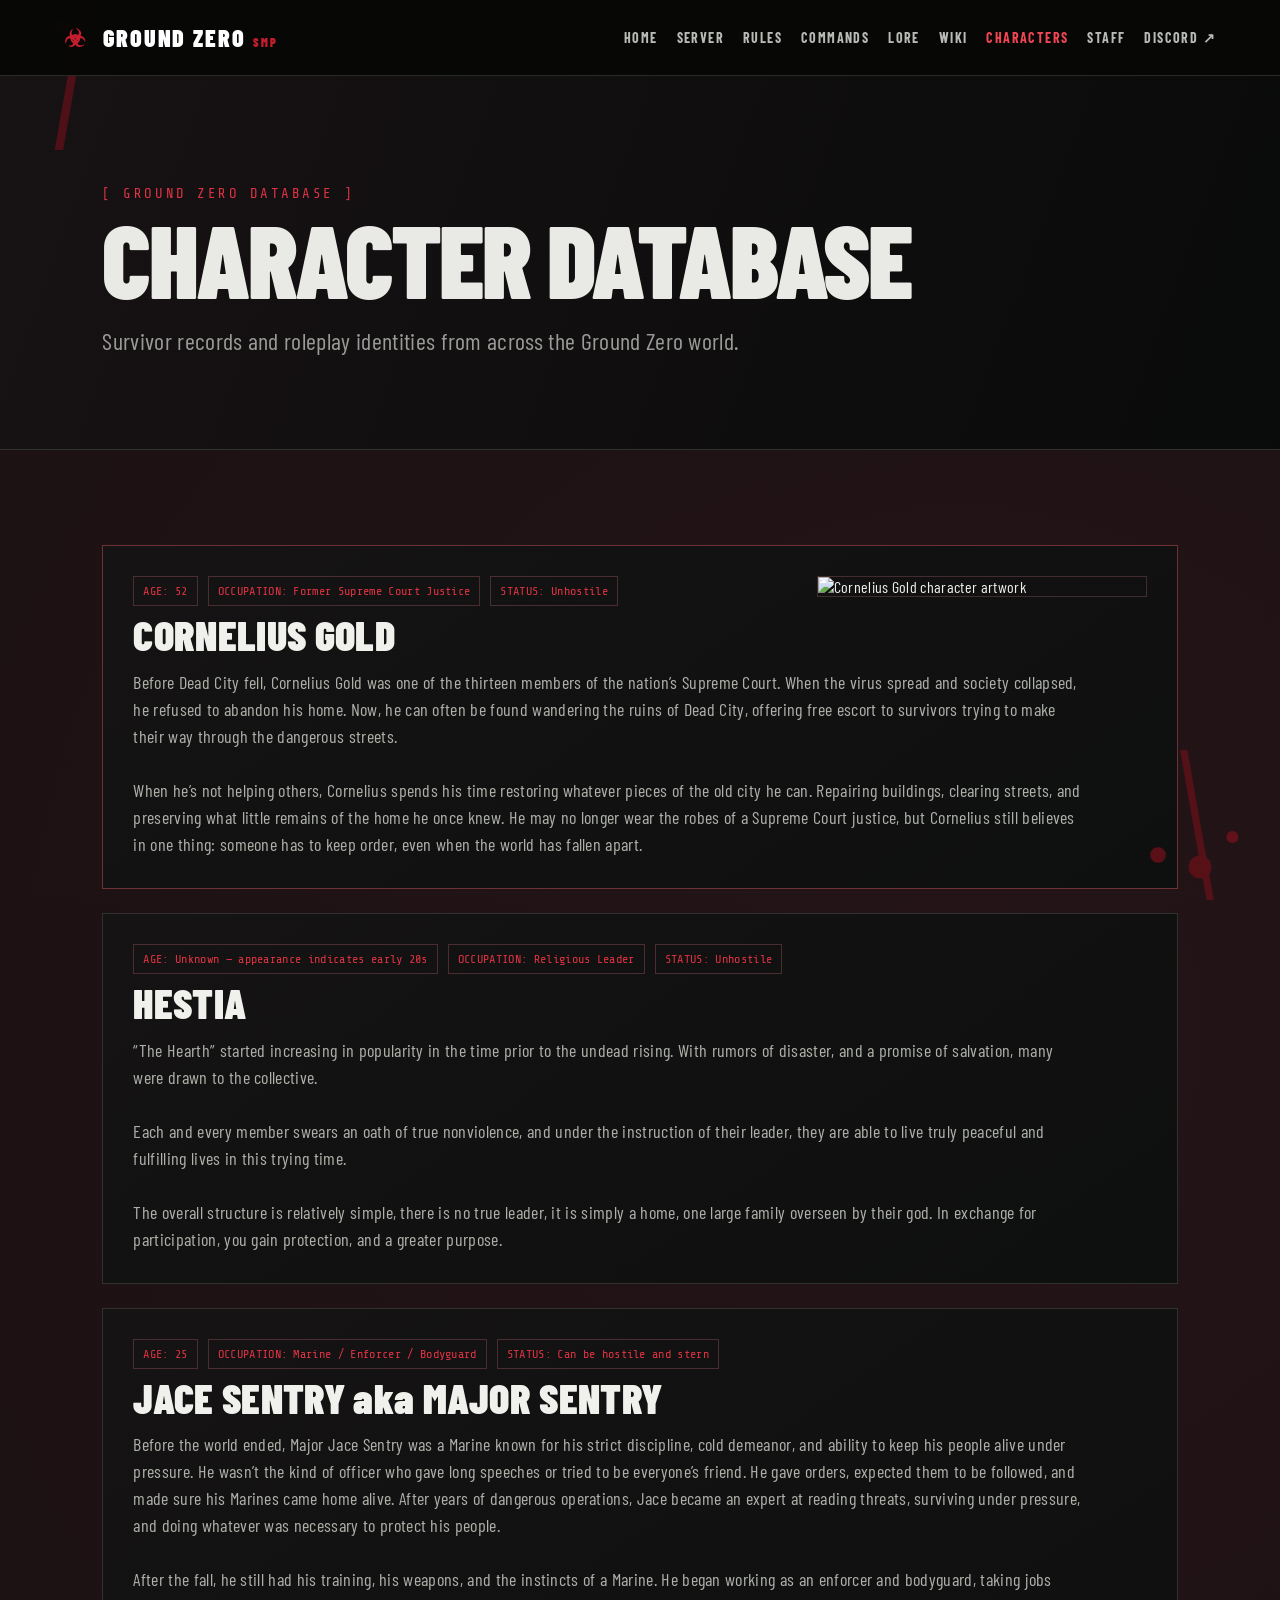
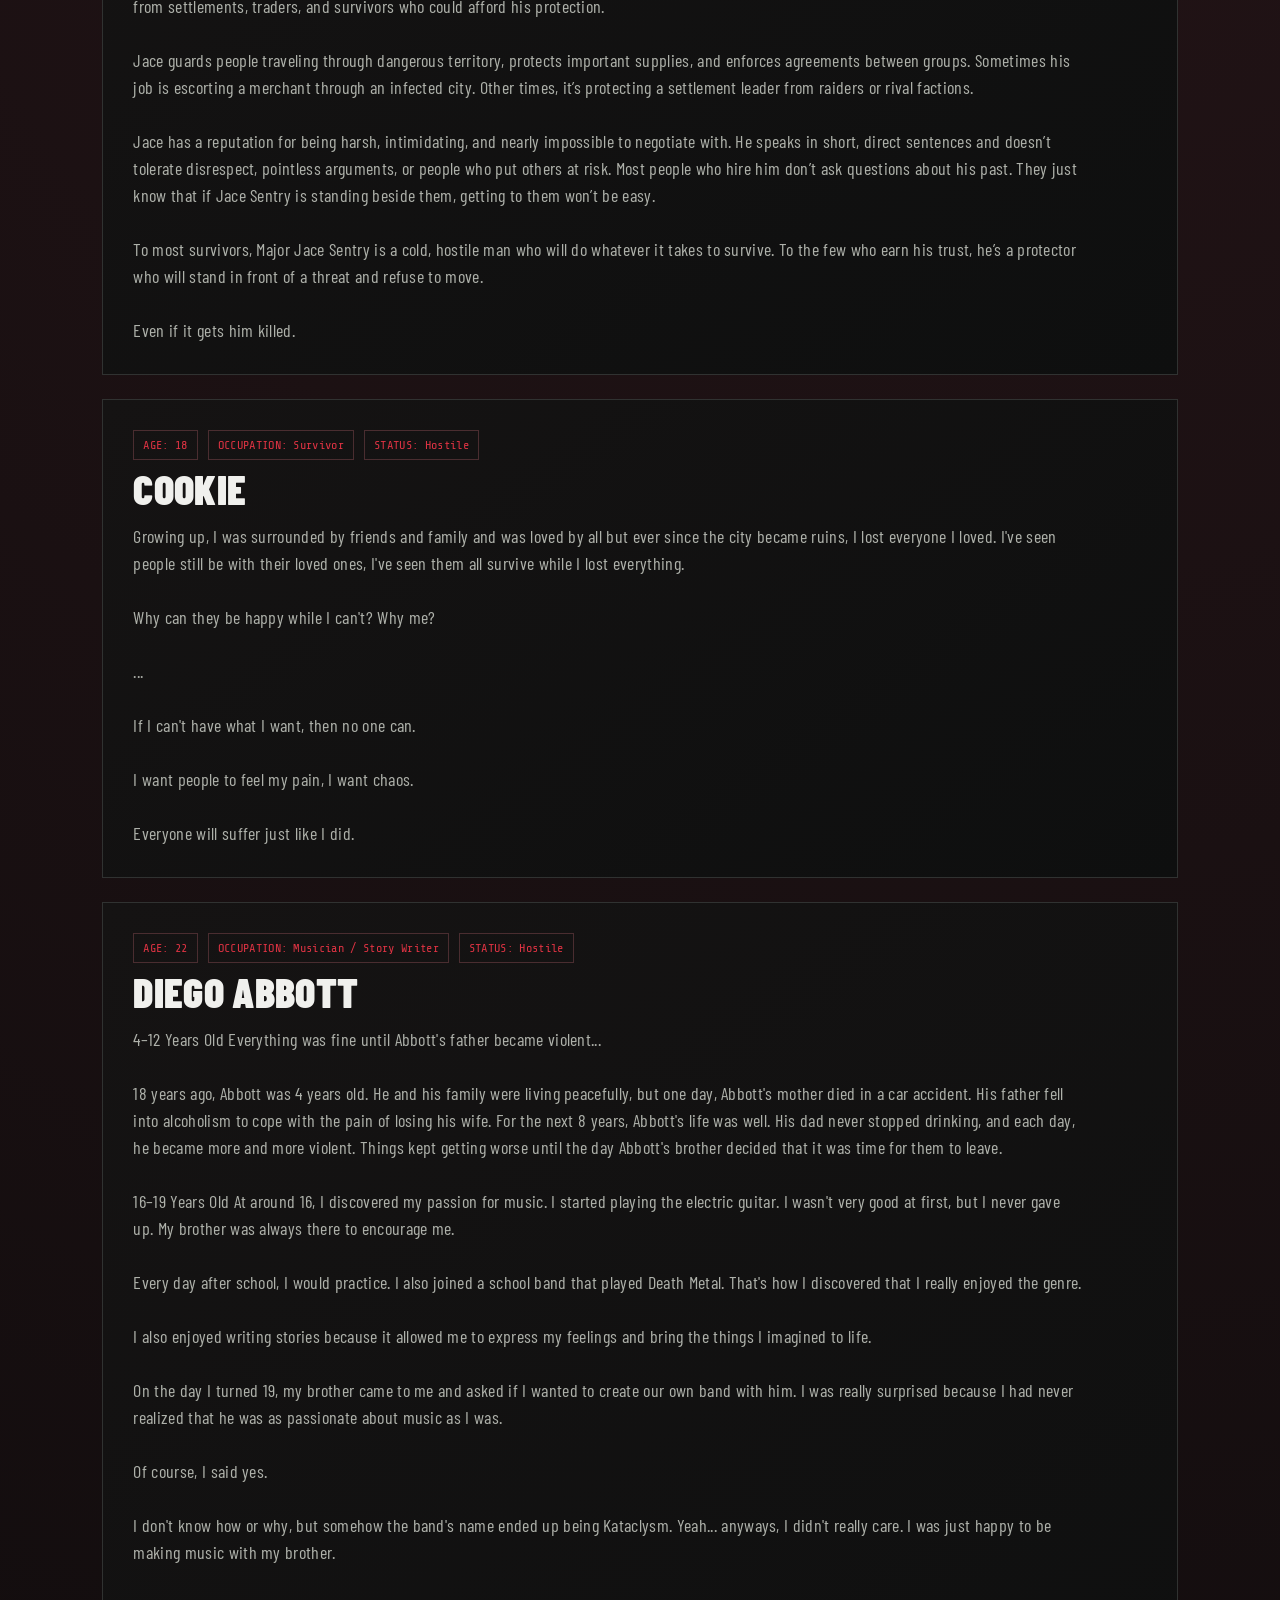
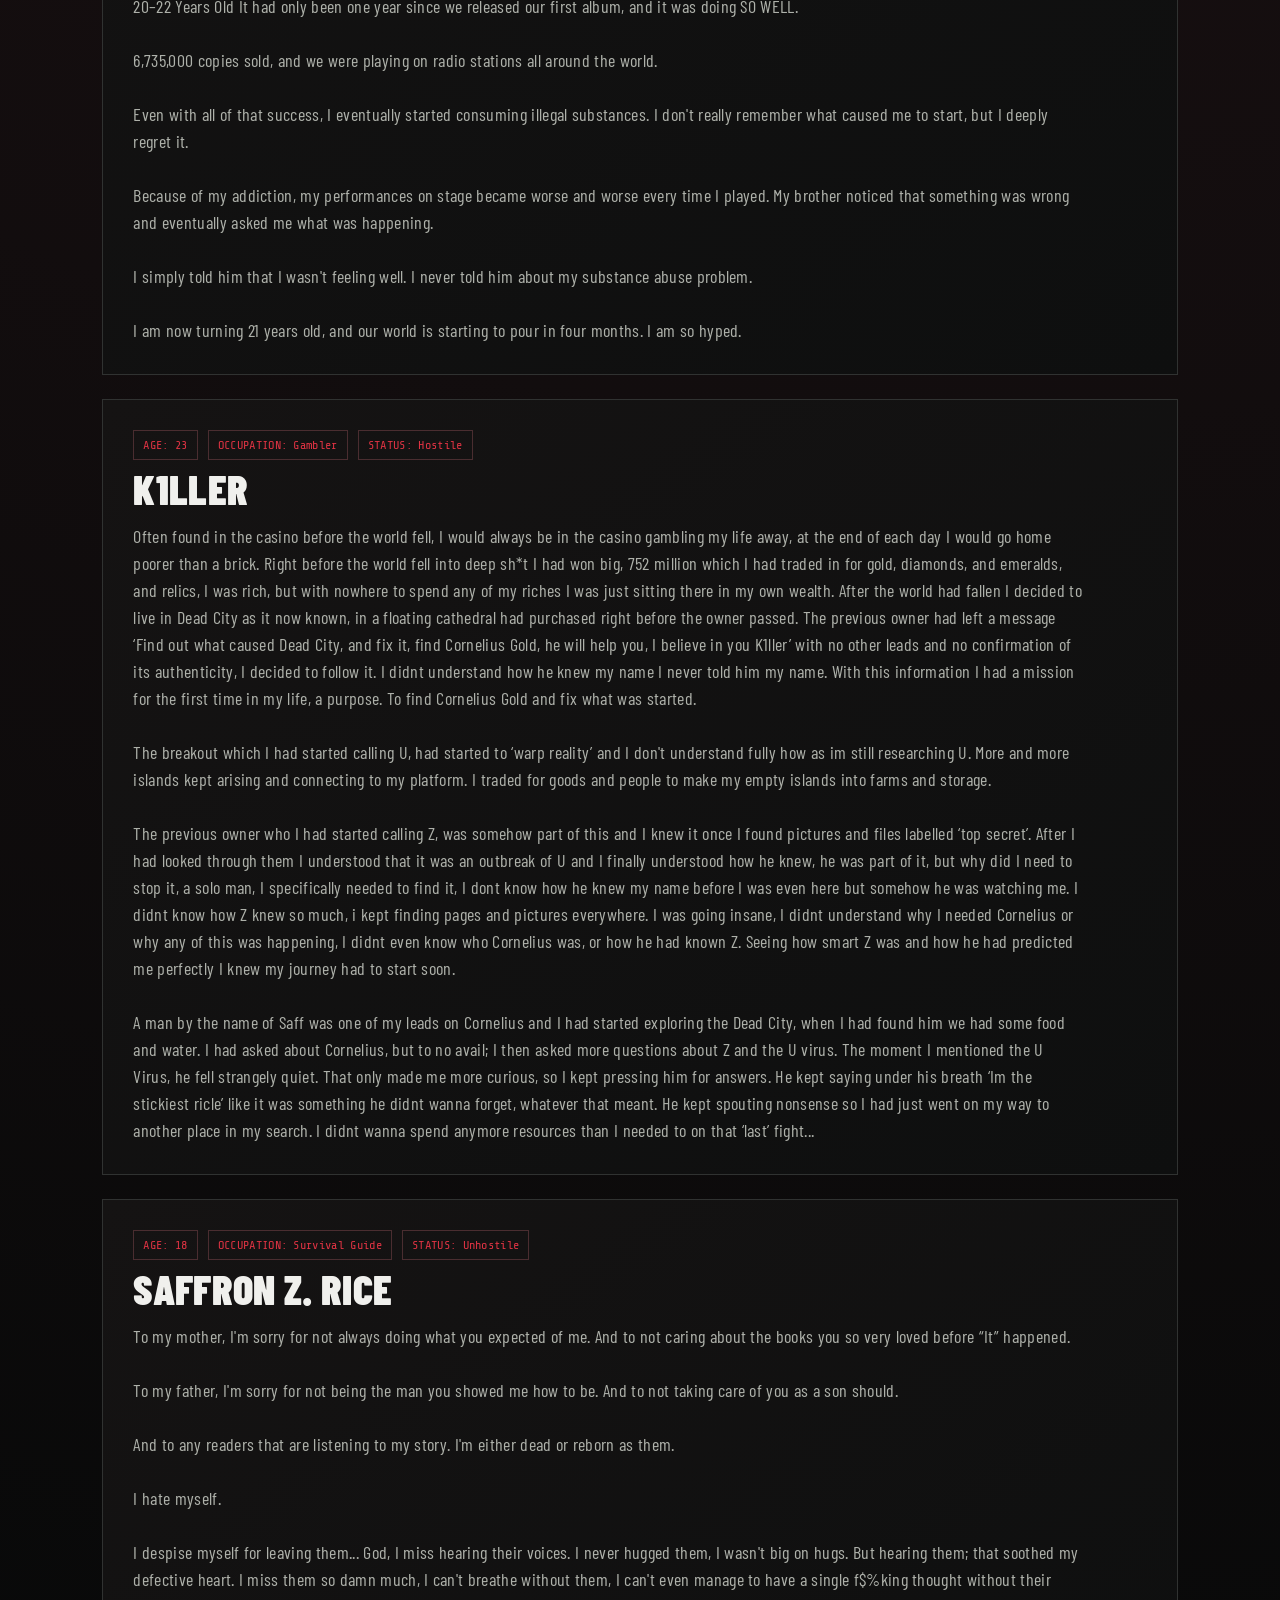
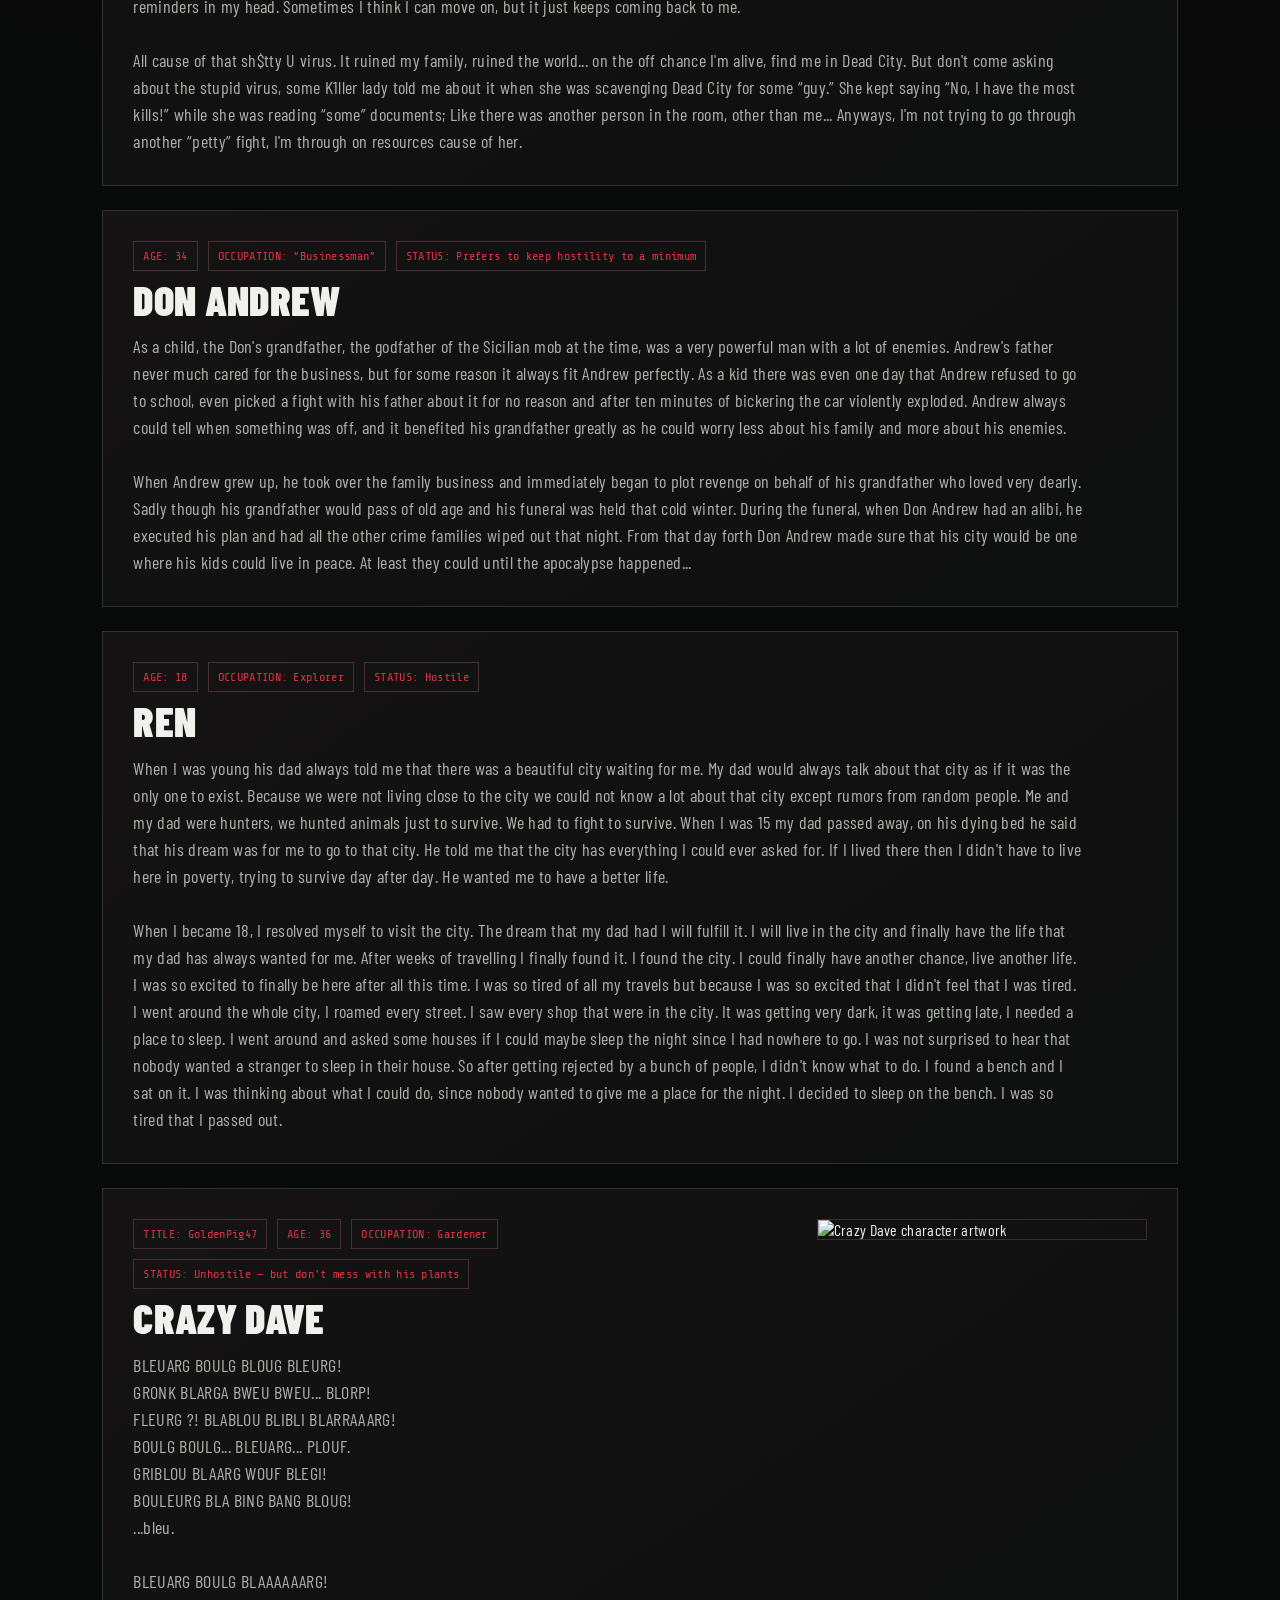
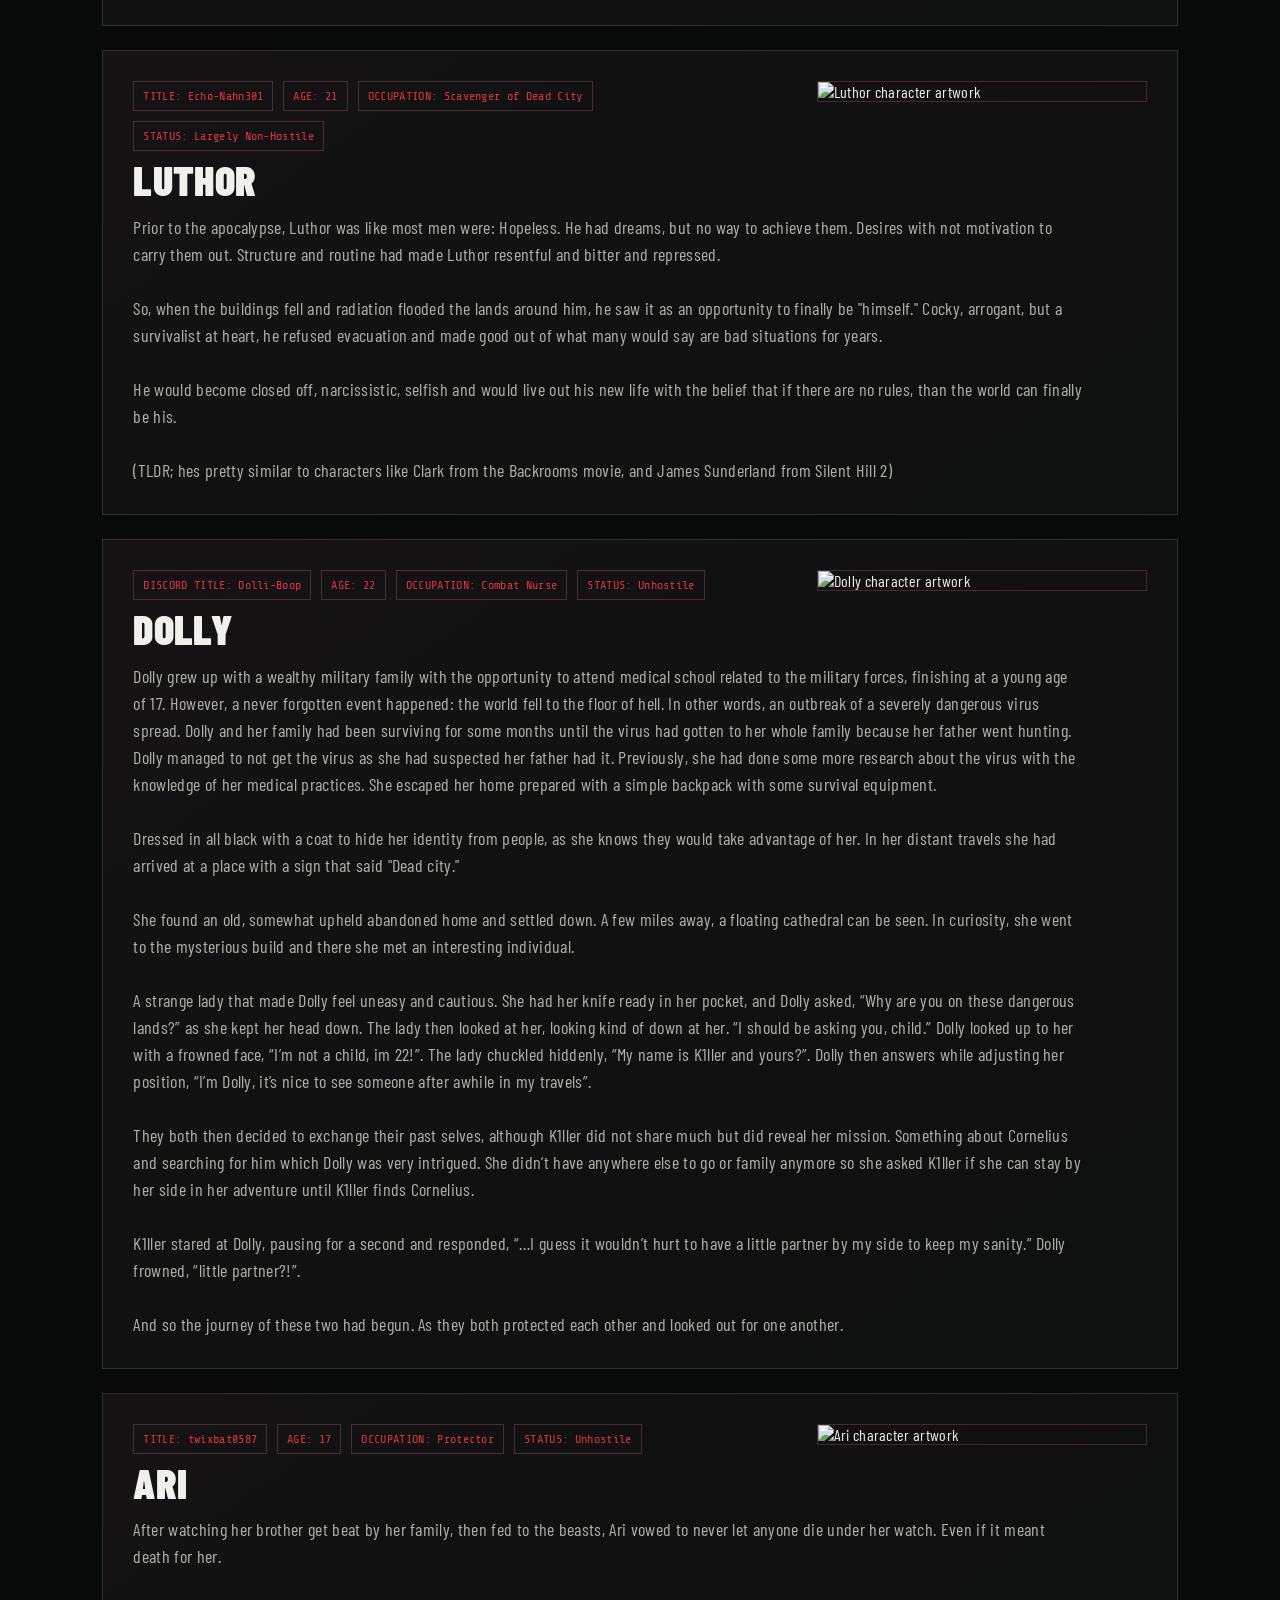
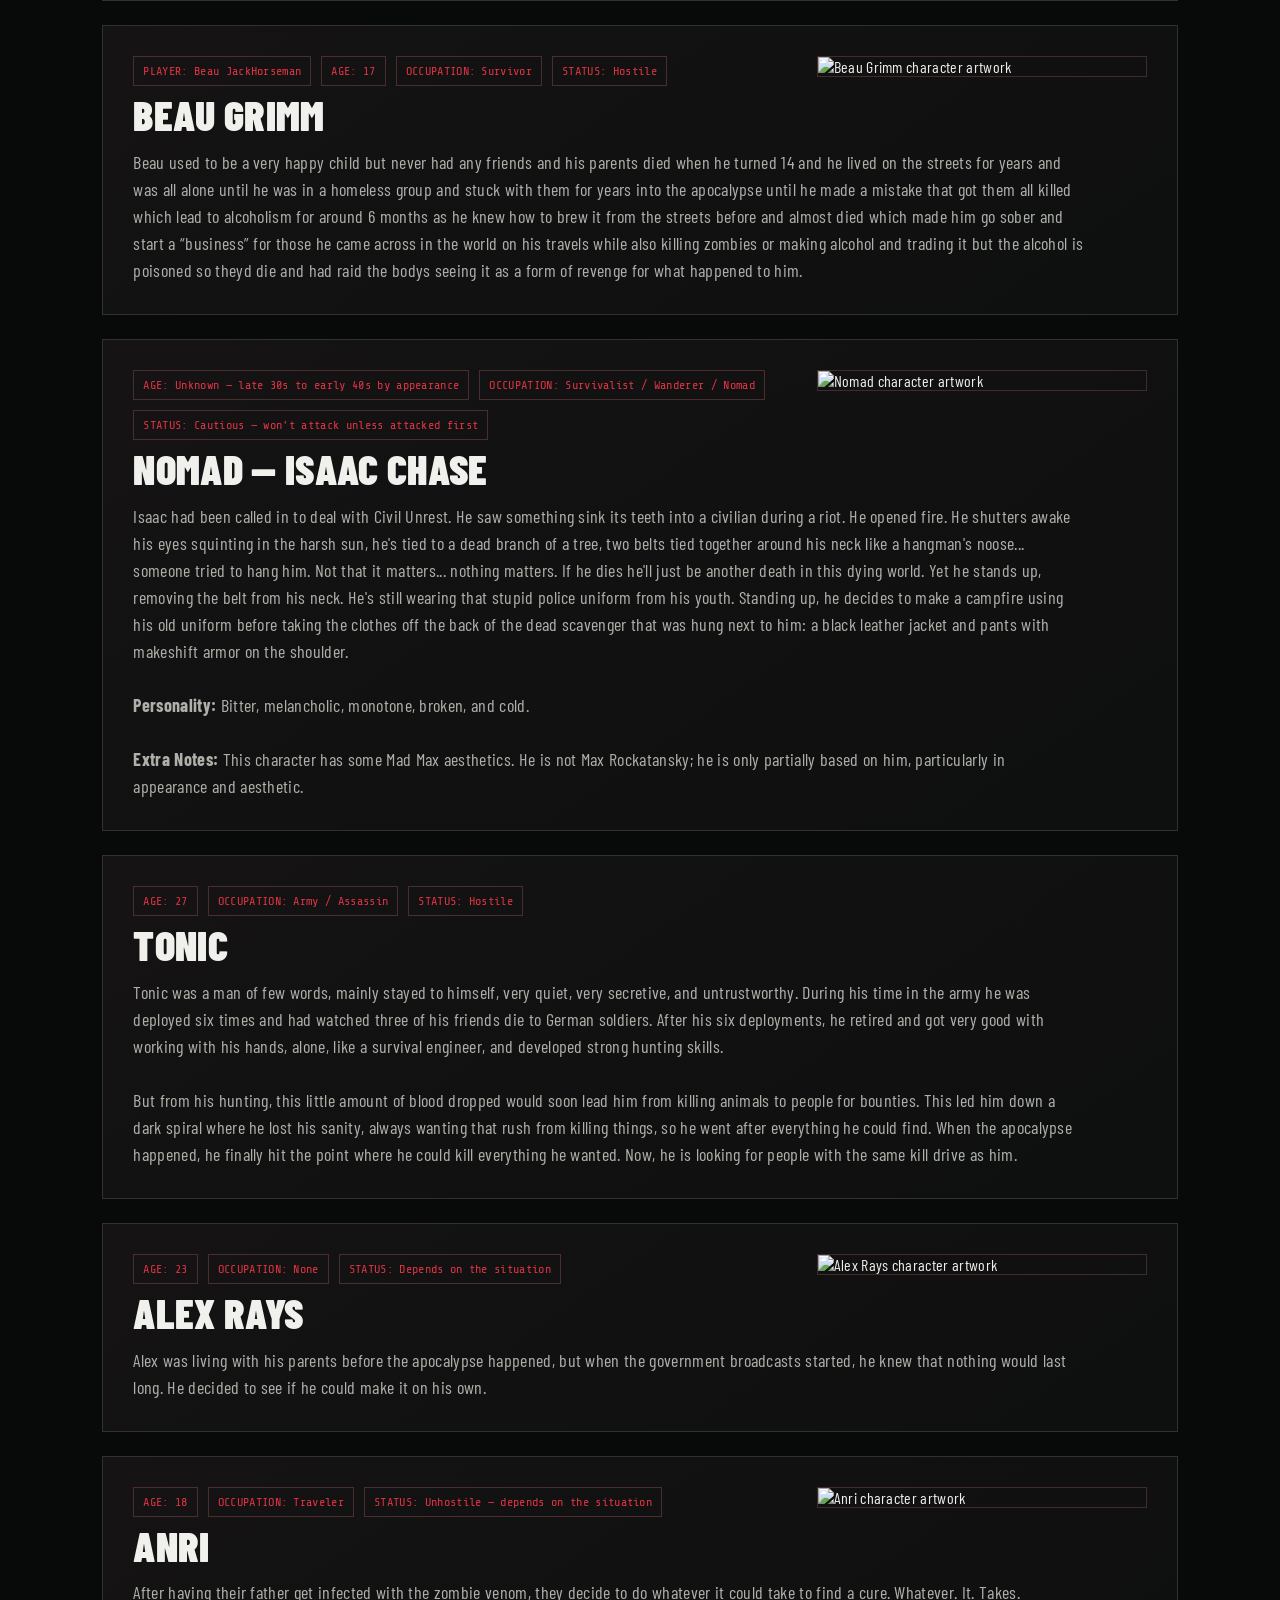
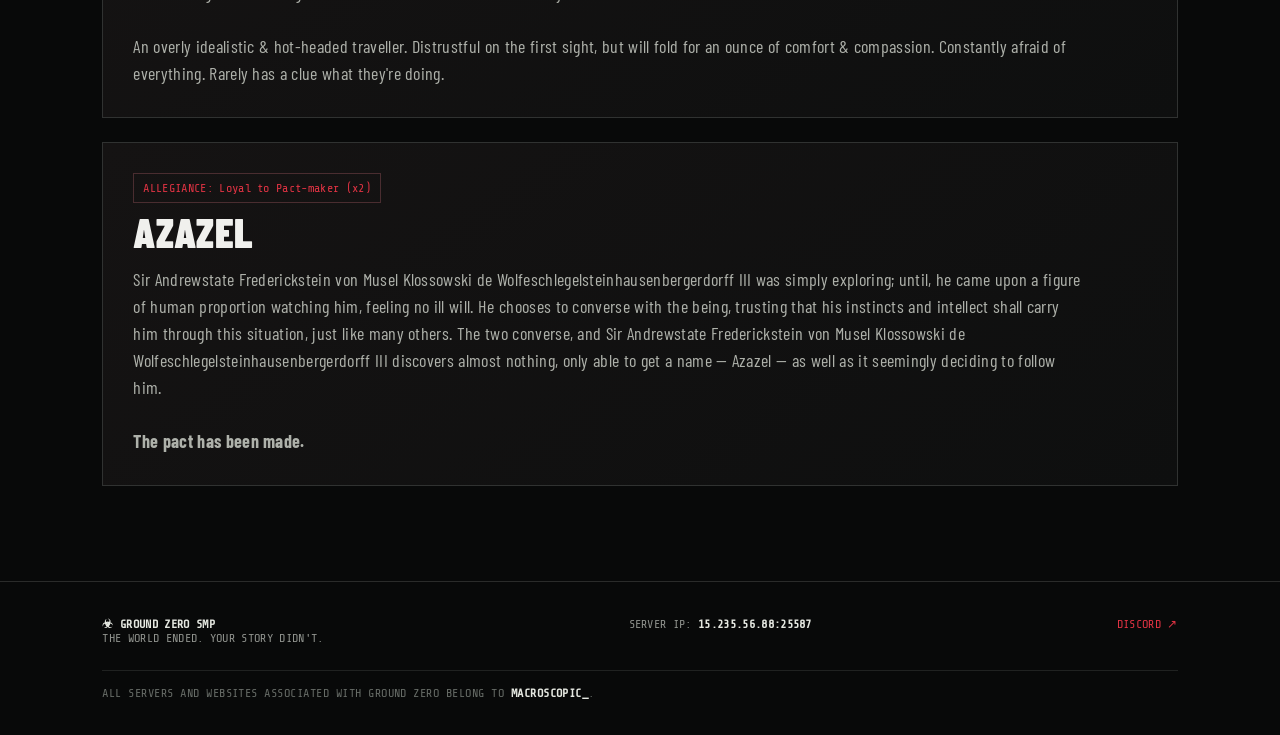
==== commit b948cb52: "Add files via upload" ====
--- a/characters.html
+++ b/characters.html
@@ -1,4 +1,4 @@
-<!DOCTYPE html><html lang="en"><head><meta charset="UTF-8"><meta name="viewport" content="width=device-width, initial-scale=1.0"><title>CHARACTER DATABASE | Ground Zero SMP</title><meta name="description" content="Ground Zero SMP — post-apocalyptic Minecraft survival, PvP and roleplay."><link rel="stylesheet" href="style.css"></head><body><div class="scanlines"></div><div class="blood blood-a"></div><div class="blood blood-b"></div><header class="topbar"><a class="brand" href="index.html"><span class="hazard">☣</span> GROUND ZERO <small>SMP</small></a><button class="menu-toggle" aria-label="Open menu">☰</button><nav><a href="index.html">HOME</a><a href="server-info.html">SERVER</a><a href="rules.html">RULES</a><a href="commands.html">COMMANDS</a><a href="lore.html">LORE</a><a href="wiki.html">WIKI</a><a class="active" href="characters.html">CHARACTERS</a><a href="staff.html">STAFF</a><a href="https://discord.gg/jv65cNMQr5">DISCORD ↗</a></nav></header><main><section class="page-hero"><div class="eyebrow">[ GROUND ZERO DATABASE ]</div><h1>CHARACTER DATABASE</h1><p>Survivor records and roleplay identities. Cornelius Gold appears first as requested.</p></section><section class="section character-list"><article class="character-card"><img class="char-art" src="assets/cornelius-gold.png" alt="Cornelius Gold character artwork"><div class="character-meta"><span>AGE: 52</span><span>OCCUPATION: Former Supreme Court Justice</span><span>STATUS: Unhostile</span></div><h2>CORNELIUS GOLD</h2><div class="character-story">Before Dead City fell, Cornelius Gold was one of the thirteen members of the nation’s Supreme Court. When the virus spread and society collapsed, he refused to abandon his home. Now, he can often be found wandering the ruins of Dead City, offering free escort to survivors trying to make their way through the dangerous streets.<br><br>When he’s not helping others, Cornelius spends his time restoring whatever pieces of the old city he can. Repairing buildings, clearing streets, and preserving what little remains of the home he once knew. He may no longer wear the robes of a Supreme Court justice, but Cornelius still believes in one thing: someone has to keep order, even when the world has fallen apart.</div></article><article class="character-card"><div class="character-meta"><span>AGE: Unknown — appearance indicates early 20s</span><span>OCCUPATION: Religious Leader</span><span>STATUS: Unhostile</span></div><h2>HESTIA</h2><div class="character-story">“The Hearth” started increasing in popularity in the time prior to the undead rising. With rumors of disaster, and a promise of salvation, many were drawn to the collective.<br><br>Each and every member swears an oath of true nonviolence, and under the instruction of their leader, they are able to live truly peaceful and fulfilling lives in this trying time.<br><br>The overall structure is relatively simple, there is no true leader, it is simply a home, one large family overseen by their god. In exchange for participation, you gain protection, and a greater purpose.</div></article><article class="character-card"><div class="character-meta"><span>AGE: 25</span><span>OCCUPATION: Marine / Enforcer / Bodyguard</span><span>STATUS: Can be hostile and stern</span></div><h2>JACE SENTRY aka MAJOR SENTRY</h2><div class="character-story">Before the world ended, Major Jace Sentry was a Marine known for his strict discipline, cold demeanor, and ability to keep his people alive under pressure. He wasn’t the kind of officer who gave long speeches or tried to be everyone’s friend. He gave orders, expected them to be followed, and made sure his Marines came home alive. After years of dangerous operations, Jace became an expert at reading threats, surviving under pressure, and doing whatever was necessary to protect his people.<br><br>After the fall, he still had his training, his weapons, and the instincts of a Marine. He began working as an enforcer and bodyguard, taking jobs from settlements, traders, and survivors who could afford his protection.<br><br>Jace guards people traveling through dangerous territory, protects important supplies, and enforces agreements between groups. Sometimes his job is escorting a merchant through an infected city. Other times, it’s protecting a settlement leader from raiders or rival factions.<br><br>Jace has a reputation for being harsh, intimidating, and nearly impossible to negotiate with. He speaks in short, direct sentences and doesn’t tolerate disrespect, pointless arguments, or people who put others at risk. Most people who hire him don’t ask questions about his past. They just know that if Jace Sentry is standing beside them, getting to them won’t be easy.<br><br>To most survivors, Major Jace Sentry is a cold, hostile man who will do whatever it takes to survive. To the few who earn his trust, he’s a protector who will stand in front of a threat and refuse to move.<br><br>Even if it gets him killed.</div></article><article class="character-card"><div class="character-meta"><span>AGE: 18</span><span>OCCUPATION: Survivor</span><span>STATUS: Hostile</span></div><h2>COOKIE</h2><div class="character-story">Growing up, I was surrounded by friends and family and was loved by all but ever since the city became ruins, I lost everyone I loved. I&#x27;ve seen people still be with their loved ones, I&#x27;ve seen them all survive while I lost everything.<br><br>Why can they be happy while I can&#x27;t? Why me?<br><br>...<br><br>If I can&#x27;t have what I want, then no one can.<br><br>I want people to feel my pain, I want chaos.<br><br>Everyone will suffer just like I did.</div></article><article class="character-card"><div class="character-meta"><span>AGE: 22</span><span>OCCUPATION: Musician / Story Writer</span><span>STATUS: Hostile</span></div><h2>DIEGO ABBOTT</h2><div class="character-story">4–12 Years Old
+<!DOCTYPE html><html lang="en"><head><meta charset="UTF-8"><meta name="viewport" content="width=device-width, initial-scale=1.0"><title>CHARACTER DATABASE | Ground Zero SMP</title><meta name="description" content="Ground Zero SMP — post-apocalyptic Minecraft survival, PvP and roleplay."><link rel="stylesheet" href="style.css"></head><body><div class="scanlines"></div><div class="blood blood-a"></div><div class="blood blood-b"></div><header class="topbar"><a class="brand" href="index.html"><span class="hazard">☣</span> GROUND ZERO <small>SMP</small></a><button class="menu-toggle" aria-label="Open menu">☰</button><nav><a href="index.html">HOME</a><a href="server-info.html">SERVER</a><a href="rules.html">RULES</a><a href="commands.html">COMMANDS</a><a href="lore.html">LORE</a><a href="wiki.html">WIKI</a><a class="active" href="characters.html">CHARACTERS</a><a href="staff.html">STAFF</a><a href="https://discord.gg/jv65cNMQr5">DISCORD ↗</a></nav></header><main><section class="page-hero"><div class="eyebrow">[ GROUND ZERO DATABASE ]</div><h1>CHARACTER DATABASE</h1><p>Survivor records and roleplay identities from across the Ground Zero world.</p></section><section class="section character-list"><article class="character-card"><img class="char-art" src="assets/cornelius-gold.png" alt="Cornelius Gold character artwork"><div class="character-meta"><span>AGE: 52</span><span>OCCUPATION: Former Supreme Court Justice</span><span>STATUS: Unhostile</span></div><h2>CORNELIUS GOLD</h2><div class="character-story">Before Dead City fell, Cornelius Gold was one of the thirteen members of the nation’s Supreme Court. When the virus spread and society collapsed, he refused to abandon his home. Now, he can often be found wandering the ruins of Dead City, offering free escort to survivors trying to make their way through the dangerous streets.<br><br>When he’s not helping others, Cornelius spends his time restoring whatever pieces of the old city he can. Repairing buildings, clearing streets, and preserving what little remains of the home he once knew. He may no longer wear the robes of a Supreme Court justice, but Cornelius still believes in one thing: someone has to keep order, even when the world has fallen apart.</div></article><article class="character-card"><div class="character-meta"><span>AGE: Unknown — appearance indicates early 20s</span><span>OCCUPATION: Religious Leader</span><span>STATUS: Unhostile</span></div><h2>HESTIA</h2><div class="character-story">“The Hearth” started increasing in popularity in the time prior to the undead rising. With rumors of disaster, and a promise of salvation, many were drawn to the collective.<br><br>Each and every member swears an oath of true nonviolence, and under the instruction of their leader, they are able to live truly peaceful and fulfilling lives in this trying time.<br><br>The overall structure is relatively simple, there is no true leader, it is simply a home, one large family overseen by their god. In exchange for participation, you gain protection, and a greater purpose.</div></article><article class="character-card"><div class="character-meta"><span>AGE: 25</span><span>OCCUPATION: Marine / Enforcer / Bodyguard</span><span>STATUS: Can be hostile and stern</span></div><h2>JACE SENTRY aka MAJOR SENTRY</h2><div class="character-story">Before the world ended, Major Jace Sentry was a Marine known for his strict discipline, cold demeanor, and ability to keep his people alive under pressure. He wasn’t the kind of officer who gave long speeches or tried to be everyone’s friend. He gave orders, expected them to be followed, and made sure his Marines came home alive. After years of dangerous operations, Jace became an expert at reading threats, surviving under pressure, and doing whatever was necessary to protect his people.<br><br>After the fall, he still had his training, his weapons, and the instincts of a Marine. He began working as an enforcer and bodyguard, taking jobs from settlements, traders, and survivors who could afford his protection.<br><br>Jace guards people traveling through dangerous territory, protects important supplies, and enforces agreements between groups. Sometimes his job is escorting a merchant through an infected city. Other times, it’s protecting a settlement leader from raiders or rival factions.<br><br>Jace has a reputation for being harsh, intimidating, and nearly impossible to negotiate with. He speaks in short, direct sentences and doesn’t tolerate disrespect, pointless arguments, or people who put others at risk. Most people who hire him don’t ask questions about his past. They just know that if Jace Sentry is standing beside them, getting to them won’t be easy.<br><br>To most survivors, Major Jace Sentry is a cold, hostile man who will do whatever it takes to survive. To the few who earn his trust, he’s a protector who will stand in front of a threat and refuse to move.<br><br>Even if it gets him killed.</div></article><article class="character-card"><div class="character-meta"><span>AGE: 18</span><span>OCCUPATION: Survivor</span><span>STATUS: Hostile</span></div><h2>COOKIE</h2><div class="character-story">Growing up, I was surrounded by friends and family and was loved by all but ever since the city became ruins, I lost everyone I loved. I&#x27;ve seen people still be with their loved ones, I&#x27;ve seen them all survive while I lost everything.<br><br>Why can they be happy while I can&#x27;t? Why me?<br><br>...<br><br>If I can&#x27;t have what I want, then no one can.<br><br>I want people to feel my pain, I want chaos.<br><br>Everyone will suffer just like I did.</div></article><article class="character-card"><div class="character-meta"><span>AGE: 22</span><span>OCCUPATION: Musician / Story Writer</span><span>STATUS: Hostile</span></div><h2>DIEGO ABBOTT</h2><div class="character-story">4–12 Years Old
 Everything was fine until Abbott&#x27;s father became violent...<br><br>18 years ago, Abbott was 4 years old. He and his family were living peacefully, but one day, Abbott&#x27;s mother died in a car accident. His father fell into alcoholism to cope with the pain of losing his wife. For the next 8 years, Abbott&#x27;s life was well. His dad never stopped drinking, and each day, he became more and more violent. Things kept getting worse until the day Abbott&#x27;s brother decided that it was time for them to leave.<br><br>16–19 Years Old
 At around 16, I discovered my passion for music. I started playing the electric guitar. I wasn&#x27;t very good at first, but I never gave up. My brother was always there to encourage me.<br><br>Every day after school, I would practice. I also joined a school band that played Death Metal. That&#x27;s how I discovered that I really enjoyed the genre.<br><br>I also enjoyed writing stories because it allowed me to express my feelings and bring the things I imagined to life.<br><br>On the day I turned 19, my brother came to me and asked if I wanted to create our own band with him. I was really surprised because I had never realized that he was as passionate about music as I was.<br><br>Of course, I said yes.<br><br>I don&#x27;t know how or why, but somehow the band&#x27;s name ended up being Kataclysm. Yeah... anyways, I didn&#x27;t really care. I was just happy to be making music with my brother.<br><br>20–22 Years Old
-It had only been one year since we released our first album, and it was doing SO WELL.<br><br>6,735,000 copies sold, and we were playing on radio stations all around the world.<br><br>Even with all of that success, I eventually started consuming illegal substances. I don&#x27;t really remember what caused me to start, but I deeply regret it.<br><br>Because of my addiction, my performances on stage became worse and worse every time I played. My brother noticed that something was wrong and eventually asked me what was happening.<br><br>I simply told him that I wasn&#x27;t feeling well. I never told him about my substance abuse problem.<br><br>I am now turning 21 years old, and our world is starting to pour in four months. I am so hyped.</div></article><article class="character-card"><div class="character-meta"><span>AGE: 23</span><span>OCCUPATION: Gambler</span><span>STATUS: Hostile</span></div><h2>K1LLER</h2><div class="character-story">Often found in the casino before the world fell, I would always be in the casino gambling my life away, at the end of each day I would go home poorer than a brick. Right before the world fell into deep sh*t I had won big, 752 million which I had traded in for gold, diamonds, and emeralds, and relics, I was rich, but with nowhere to spend any of my riches I was just sitting there in my own wealth. After the world had fallen I decided to live in Dead City as it now known, in a floating cathedral had purchased right before the owner passed. The previous owner had left a message ‘Find out what caused Dead City, and fix it, find Cornelius Gold, he will help you, I believe in you K1ller’ with no other leads and no confirmation of its authenticity, I decided to follow it. I didnt understand how he knew my name I never told him my name. With this information I had a mission for the first time in my life, a purpose. To find Cornelius Gold and fix what was started.<br><br>The breakout which I had started calling U, had started to ‘warp reality’ and I don&#x27;t understand fully how as im still researching U. More and more islands kept arising and connecting to my platform. I traded for goods and people to make my empty islands into farms and storage.<br><br>The previous owner who I had started calling Z, was somehow part of this and I knew it once I found pictures and files labelled ‘top secret’. After I had looked through them I understood that it was an outbreak of U and I finally understood how he knew, he was part of it, but why did I need to stop it, a solo man, I specifically needed to find it, I dont know how he knew my name before I was even here but somehow he was watching me. I didnt know how Z knew so much, i kept finding pages and pictures everywhere. I was going insane, I didnt understand why I needed Cornelius or why any of this was happening, I didnt even know who Cornelius was, or how he had known Z. Seeing how smart Z was and how he had predicted me perfectly I knew my journey had to start soon.<br><br>A man by the name of Saff was one of my leads on Cornelius and I had started exploring the Dead City, when I had found him we had some food and water. I had asked about Cornelius, but to no avail; I then asked more questions about Z and the U virus. The moment I mentioned the U Virus, he fell strangely quiet. That only made me more curious, so I kept pressing him for answers. He kept saying under his breath ‘Im the stickiest ricle’ like it was something he didnt wanna forget, whatever that meant. He kept spouting nonsense so I had just went on my way to another place in my search. I didnt wanna spend anymore resources than I needed to on that ‘last’ fight...</div></article><article class="character-card"><div class="character-meta"><span>AGE: 18</span><span>OCCUPATION: Survival Guide</span><span>STATUS: Unhostile</span></div><h2>SAFFRON Z. RICE</h2><div class="character-story">To my mother, I&#x27;m sorry for not always doing what you expected of me. And to not caring about the books you so very loved before “It” happened.<br><br>To my father, I&#x27;m sorry for not being the man you showed me how to be. And to not taking care of you as a son should.<br><br>And to any readers that are listening to my story. I&#x27;m either dead or reborn as them.<br><br>I hate myself.<br><br>I despise myself for leaving them... God, I miss hearing their voices. I never hugged them, I wasn&#x27;t big on hugs. But hearing them; that soothed my defective heart. I miss them so damn much, I can&#x27;t breathe without them, I can&#x27;t even manage to have a single f$%king thought without their reminders in my head. Sometimes I think I can move on, but it just keeps coming back to me.<br><br>All cause of that sh$tty U virus. It ruined my family, ruined the world... on the off chance I&#x27;m alive, find me in Dead City. But don&#x27;t come asking about the stupid virus, some K1ller lady told me about it when she was scavenging Dead City for some “guy.” She kept saying “No, I have the most kills!” while she was reading “some” documents; Like there was another person in the room, other than me... Anyways, I&#x27;m not trying to go through another “petty” fight, I&#x27;m through on resources cause of her.</div></article><article class="character-card"><div class="character-meta"><span>AGE: 34</span><span>OCCUPATION: “Businessman”</span><span>STATUS: Prefers to keep hostility to a minimum</span></div><h2>DON ANDREW</h2><div class="character-story">As a child, the Don&#x27;s grandfather, the godfather of the Sicilian mob at the time, was a very powerful man with a lot of enemies. Andrew&#x27;s father never much cared for the business, but for some reason it always fit Andrew perfectly. As a kid there was even one day that Andrew refused to go to school, even picked a fight with his father about it for no reason and after ten minutes of bickering the car violently exploded. Andrew always could tell when something was off, and it benefited his grandfather greatly as he could worry less about his family and more about his enemies.<br><br>When Andrew grew up, he took over the family business and immediately began to plot revenge on behalf of his grandfather who loved very dearly. Sadly though his grandfather would pass of old age and his funeral was held that cold winter. During the funeral, when Don Andrew had an alibi, he executed his plan and had all the other crime families wiped out that night. From that day forth Don Andrew made sure that his city would be one where his kids could live in peace. At least they could until the apocalypse happened...</div></article><article class="character-card"><div class="character-meta"><span>AGE: 18</span><span>OCCUPATION: Explorer</span><span>STATUS: Hostile</span></div><h2>REN</h2><div class="character-story">When I was young his dad always told me that there was a beautiful city waiting for me. My dad would always talk about that city as if it was the only one to exist. Because we were not living close to the city we could not know a lot about that city except rumors from random people. Me and my dad were hunters, we hunted animals just to survive. We had to fight to survive. When I was 15 my dad passed away, on his dying bed he said that his dream was for me to go to that city. He told me that the city has everything I could ever asked for. If I lived there then I didn&#x27;t have to live here in poverty, trying to survive day after day. He wanted me to have a better life.<br><br>When I became 18, I resolved myself to visit the city. The dream that my dad had I will fulfill it. I will live in the city and finally have the life that my dad has always wanted for me. After weeks of travelling I finally found it. I found the city. I could finally have another chance, live another life. I was so excited to finally be here after all this time. I was so tired of all my travels but because I was so excited that I didn&#x27;t feel that I was tired. I went around the whole city, I roamed every street. I saw every shop that were in the city. It was getting very dark, it was getting late, I needed a place to sleep. I went around and asked some houses if I could maybe sleep the night since I had nowhere to go. I was not surprised to hear that nobody wanted a stranger to sleep in their house. So after getting rejected by a bunch of people, I didn&#x27;t know what to do. I found a bench and I sat on it. I was thinking about what I could do, since nobody wanted to give me a place for the night. I decided to sleep on the bench. I was so tired that I passed out.</div></article><article class="character-card"><img class="char-art" src="assets/crazy-dave.png" alt="Crazy Dave character artwork"><div class="character-meta"><span>TITLE: GoldenPig47</span><span>AGE: 36</span><span>OCCUPATION: Gardener</span><span>STATUS: Unhostile — but don't mess with his plants</span></div><h2>CRAZY DAVE</h2><div class="character-story">BLEUARG BOULG BLOUG BLEURG!<br>GRONK BLARGA BWEU BWEU... BLORP!<br>FLEURG ?! BLABLOU BLIBLI BLARRAAARG!<br>BOULG BOULG... BLEUARG... PLOUF.<br>GRIBLOU BLAARG WOUF BLEGI!<br>BOULEURG BLA BING BANG BLOUG!<br>...bleu.<br><br>BLEUARG BOULG BLAAAAAARG!</div></article><article class="character-card"><img class="char-art" src="assets/luthor.png" alt="Luthor character artwork"><div class="character-meta"><span>TITLE: Echo-Nahn301</span><span>AGE: 21</span><span>OCCUPATION: Scavenger of Dead City</span><span>STATUS: Largely Non-Hostile</span></div><h2>LUTHOR</h2><div class="character-story">Prior to the apocalypse, Luthor was like most men were: Hopeless. He had dreams, but no way to achieve them. Desires with not motivation to carry them out. Structure and routine had made Luthor resentful and bitter and repressed.<br><br>So, when the buildings fell and radiation flooded the lands around him, he saw it as an opportunity to finally be "himself." Cocky, arrogant, but a survivalist at heart, he refused evacuation and made good out of what many would say are bad situations for years.<br><br>He would become closed off, narcissistic, selfish and would live out his new life with the belief that if there are no rules, than the world can finally be his.<br><br>(TLDR; hes pretty similar to characters like Clark from the Backrooms movie, and James Sunderland from Silent Hill 2)</div></article><article class="character-card"><img class="char-art" src="assets/dolly.png" alt="Dolly character artwork"><div class="character-meta"><span>DISCORD TITLE: Dolli-Boop</span><span>AGE: 22</span><span>OCCUPATION: Combat Nurse</span><span>STATUS: Unhostile</span></div><h2>DOLLY</h2><div class="character-story">Dolly grew up with a wealthy military family with the opportunity to attend medical school related to the military forces, finishing at a young age of 17. However, a never forgotten event happened: the world fell to the floor of hell. In other words, an outbreak of a severely dangerous virus spread. Dolly and her family had been surviving for some months until the virus had gotten to her whole family because her father went hunting. Dolly managed to not get the virus as she had suspected her father had it. Previously, she had done some more research about the virus with the knowledge of her medical practices. She escaped her home prepared with a simple backpack with some survival equipment.<br><br>Dressed in all black with a coat to hide her identity from people, as she knows they would take advantage of her. In her distant travels she had arrived at a place with a sign that said "Dead city."<br><br>She found an old, somewhat upheld abandoned home and settled down. A few miles away, a floating cathedral can be seen. In curiosity, she went to the mysterious build and there she met an interesting individual.<br><br>A strange lady that made Dolly feel uneasy and cautious. She had her knife ready in her pocket, and Dolly asked, “Why are you on these dangerous lands?” as she kept her head down. The lady then looked at her, looking kind of down at her. “I should be asking you, child.” Dolly looked up to her with a frowned face, “I’m not a child, im 22!”. The lady chuckled hiddenly, “My name is K1ller and yours?”. Dolly then answers while adjusting her position, “I’m Dolly, it’s nice to see someone after awhile in my travels”.<br><br>They both then decided to exchange their past selves, although K1ller did not share much but did reveal her mission. Something about Cornelius and searching for him which Dolly was very intrigued. She didn’t have anywhere else to go or family anymore so she asked K1ller if she can stay by her side in her adventure until K1ller finds Cornelius.<br><br>K1ller stared at Dolly, pausing for a second and responded, “…I guess it wouldn’t hurt to have a little partner by my side to keep my sanity.” Dolly frowned, “little partner?!”.<br><br>And so the journey of these two had begun. As they both protected each other and looked out for one another.</div></article><article class="character-card"><img class="char-art" src="assets/ari.png" alt="Ari character artwork"><div class="character-meta"><span>TITLE: twixbat0587</span><span>AGE: 17</span><span>OCCUPATION: Protector</span><span>STATUS: Unhostile</span></div><h2>ARI</h2><div class="character-story">After watching her brother get beat by her family, then fed to the beasts, Ari vowed to never let anyone die under her watch. Even if it meant death for her.</div></article><article class="character-card"><img class="char-art" src="assets/beau-grimm.png" alt="Beau Grimm character artwork"><div class="character-meta"><span>PLAYER: Beau JackHorseman</span><span>AGE: 17</span><span>OCCUPATION: Survivor</span><span>STATUS: Hostile</span></div><h2>BEAU GRIMM</h2><div class="character-story">Beau used to be a very happy child but never had any friends and his parents died when he turned 14 and he lived on the streets for years and was all alone until he was in a homeless group and stuck with them for years into the apocalypse until he made a mistake that got them all killed which lead to alcoholism for around 6 months as he knew how to brew it from the streets before and almost died which made him go sober and start a “business” for those he came across in the world on his travels while also killing zombies or making alcohol and trading it but the alcohol is poisoned so theyd die and had raid the bodys seeing it as a form of revenge for what happened to him.</div></article></section></main><footer><div><b>☣ GROUND ZERO SMP</b><br><span>THE WORLD ENDED. YOUR STORY DIDN'T.</span></div><div>SERVER IP: <b>15.235.56.88:25587</b></div><div><a href="https://discord.gg/jv65cNMQr5" target="_blank" rel="noopener">DISCORD ↗</a></div><div class="footer-owner">ALL SERVERS AND WEBSITES ASSOCIATED WITH GROUND ZERO BELONG TO <b>MACROSCOPIC_</b>.</div></footer><script src="script.js"></script></body></html>+It had only been one year since we released our first album, and it was doing SO WELL.<br><br>6,735,000 copies sold, and we were playing on radio stations all around the world.<br><br>Even with all of that success, I eventually started consuming illegal substances. I don&#x27;t really remember what caused me to start, but I deeply regret it.<br><br>Because of my addiction, my performances on stage became worse and worse every time I played. My brother noticed that something was wrong and eventually asked me what was happening.<br><br>I simply told him that I wasn&#x27;t feeling well. I never told him about my substance abuse problem.<br><br>I am now turning 21 years old, and our world is starting to pour in four months. I am so hyped.</div></article><article class="character-card"><div class="character-meta"><span>AGE: 23</span><span>OCCUPATION: Gambler</span><span>STATUS: Hostile</span></div><h2>K1LLER</h2><div class="character-story">Often found in the casino before the world fell, I would always be in the casino gambling my life away, at the end of each day I would go home poorer than a brick. Right before the world fell into deep sh*t I had won big, 752 million which I had traded in for gold, diamonds, and emeralds, and relics, I was rich, but with nowhere to spend any of my riches I was just sitting there in my own wealth. After the world had fallen I decided to live in Dead City as it now known, in a floating cathedral had purchased right before the owner passed. The previous owner had left a message ‘Find out what caused Dead City, and fix it, find Cornelius Gold, he will help you, I believe in you K1ller’ with no other leads and no confirmation of its authenticity, I decided to follow it. I didnt understand how he knew my name I never told him my name. With this information I had a mission for the first time in my life, a purpose. To find Cornelius Gold and fix what was started.<br><br>The breakout which I had started calling U, had started to ‘warp reality’ and I don&#x27;t understand fully how as im still researching U. More and more islands kept arising and connecting to my platform. I traded for goods and people to make my empty islands into farms and storage.<br><br>The previous owner who I had started calling Z, was somehow part of this and I knew it once I found pictures and files labelled ‘top secret’. After I had looked through them I understood that it was an outbreak of U and I finally understood how he knew, he was part of it, but why did I need to stop it, a solo man, I specifically needed to find it, I dont know how he knew my name before I was even here but somehow he was watching me. I didnt know how Z knew so much, i kept finding pages and pictures everywhere. I was going insane, I didnt understand why I needed Cornelius or why any of this was happening, I didnt even know who Cornelius was, or how he had known Z. Seeing how smart Z was and how he had predicted me perfectly I knew my journey had to start soon.<br><br>A man by the name of Saff was one of my leads on Cornelius and I had started exploring the Dead City, when I had found him we had some food and water. I had asked about Cornelius, but to no avail; I then asked more questions about Z and the U virus. The moment I mentioned the U Virus, he fell strangely quiet. That only made me more curious, so I kept pressing him for answers. He kept saying under his breath ‘Im the stickiest ricle’ like it was something he didnt wanna forget, whatever that meant. He kept spouting nonsense so I had just went on my way to another place in my search. I didnt wanna spend anymore resources than I needed to on that ‘last’ fight...</div></article><article class="character-card"><div class="character-meta"><span>AGE: 18</span><span>OCCUPATION: Survival Guide</span><span>STATUS: Unhostile</span></div><h2>SAFFRON Z. RICE</h2><div class="character-story">To my mother, I&#x27;m sorry for not always doing what you expected of me. And to not caring about the books you so very loved before “It” happened.<br><br>To my father, I&#x27;m sorry for not being the man you showed me how to be. And to not taking care of you as a son should.<br><br>And to any readers that are listening to my story. I&#x27;m either dead or reborn as them.<br><br>I hate myself.<br><br>I despise myself for leaving them... God, I miss hearing their voices. I never hugged them, I wasn&#x27;t big on hugs. But hearing them; that soothed my defective heart. I miss them so damn much, I can&#x27;t breathe without them, I can&#x27;t even manage to have a single f$%king thought without their reminders in my head. Sometimes I think I can move on, but it just keeps coming back to me.<br><br>All cause of that sh$tty U virus. It ruined my family, ruined the world... on the off chance I&#x27;m alive, find me in Dead City. But don&#x27;t come asking about the stupid virus, some K1ller lady told me about it when she was scavenging Dead City for some “guy.” She kept saying “No, I have the most kills!” while she was reading “some” documents; Like there was another person in the room, other than me... Anyways, I&#x27;m not trying to go through another “petty” fight, I&#x27;m through on resources cause of her.</div></article><article class="character-card"><div class="character-meta"><span>AGE: 34</span><span>OCCUPATION: “Businessman”</span><span>STATUS: Prefers to keep hostility to a minimum</span></div><h2>DON ANDREW</h2><div class="character-story">As a child, the Don&#x27;s grandfather, the godfather of the Sicilian mob at the time, was a very powerful man with a lot of enemies. Andrew&#x27;s father never much cared for the business, but for some reason it always fit Andrew perfectly. As a kid there was even one day that Andrew refused to go to school, even picked a fight with his father about it for no reason and after ten minutes of bickering the car violently exploded. Andrew always could tell when something was off, and it benefited his grandfather greatly as he could worry less about his family and more about his enemies.<br><br>When Andrew grew up, he took over the family business and immediately began to plot revenge on behalf of his grandfather who loved very dearly. Sadly though his grandfather would pass of old age and his funeral was held that cold winter. During the funeral, when Don Andrew had an alibi, he executed his plan and had all the other crime families wiped out that night. From that day forth Don Andrew made sure that his city would be one where his kids could live in peace. At least they could until the apocalypse happened...</div></article><article class="character-card"><div class="character-meta"><span>AGE: 18</span><span>OCCUPATION: Explorer</span><span>STATUS: Hostile</span></div><h2>REN</h2><div class="character-story">When I was young his dad always told me that there was a beautiful city waiting for me. My dad would always talk about that city as if it was the only one to exist. Because we were not living close to the city we could not know a lot about that city except rumors from random people. Me and my dad were hunters, we hunted animals just to survive. We had to fight to survive. When I was 15 my dad passed away, on his dying bed he said that his dream was for me to go to that city. He told me that the city has everything I could ever asked for. If I lived there then I didn&#x27;t have to live here in poverty, trying to survive day after day. He wanted me to have a better life.<br><br>When I became 18, I resolved myself to visit the city. The dream that my dad had I will fulfill it. I will live in the city and finally have the life that my dad has always wanted for me. After weeks of travelling I finally found it. I found the city. I could finally have another chance, live another life. I was so excited to finally be here after all this time. I was so tired of all my travels but because I was so excited that I didn&#x27;t feel that I was tired. I went around the whole city, I roamed every street. I saw every shop that were in the city. It was getting very dark, it was getting late, I needed a place to sleep. I went around and asked some houses if I could maybe sleep the night since I had nowhere to go. I was not surprised to hear that nobody wanted a stranger to sleep in their house. So after getting rejected by a bunch of people, I didn&#x27;t know what to do. I found a bench and I sat on it. I was thinking about what I could do, since nobody wanted to give me a place for the night. I decided to sleep on the bench. I was so tired that I passed out.</div></article><article class="character-card"><img class="char-art" src="assets/crazy-dave.png" alt="Crazy Dave character artwork"><div class="character-meta"><span>TITLE: GoldenPig47</span><span>AGE: 36</span><span>OCCUPATION: Gardener</span><span>STATUS: Unhostile — but don't mess with his plants</span></div><h2>CRAZY DAVE</h2><div class="character-story">BLEUARG BOULG BLOUG BLEURG!<br>GRONK BLARGA BWEU BWEU... BLORP!<br>FLEURG ?! BLABLOU BLIBLI BLARRAAARG!<br>BOULG BOULG... BLEUARG... PLOUF.<br>GRIBLOU BLAARG WOUF BLEGI!<br>BOULEURG BLA BING BANG BLOUG!<br>...bleu.<br><br>BLEUARG BOULG BLAAAAAARG!</div></article><article class="character-card"><img class="char-art" src="assets/luthor.png" alt="Luthor character artwork"><div class="character-meta"><span>TITLE: Echo-Nahn301</span><span>AGE: 21</span><span>OCCUPATION: Scavenger of Dead City</span><span>STATUS: Largely Non-Hostile</span></div><h2>LUTHOR</h2><div class="character-story">Prior to the apocalypse, Luthor was like most men were: Hopeless. He had dreams, but no way to achieve them. Desires with not motivation to carry them out. Structure and routine had made Luthor resentful and bitter and repressed.<br><br>So, when the buildings fell and radiation flooded the lands around him, he saw it as an opportunity to finally be "himself." Cocky, arrogant, but a survivalist at heart, he refused evacuation and made good out of what many would say are bad situations for years.<br><br>He would become closed off, narcissistic, selfish and would live out his new life with the belief that if there are no rules, than the world can finally be his.<br><br>(TLDR; hes pretty similar to characters like Clark from the Backrooms movie, and James Sunderland from Silent Hill 2)</div></article><article class="character-card"><img class="char-art" src="assets/dolly.png" alt="Dolly character artwork"><div class="character-meta"><span>DISCORD TITLE: Dolli-Boop</span><span>AGE: 22</span><span>OCCUPATION: Combat Nurse</span><span>STATUS: Unhostile</span></div><h2>DOLLY</h2><div class="character-story">Dolly grew up with a wealthy military family with the opportunity to attend medical school related to the military forces, finishing at a young age of 17. However, a never forgotten event happened: the world fell to the floor of hell. In other words, an outbreak of a severely dangerous virus spread. Dolly and her family had been surviving for some months until the virus had gotten to her whole family because her father went hunting. Dolly managed to not get the virus as she had suspected her father had it. Previously, she had done some more research about the virus with the knowledge of her medical practices. She escaped her home prepared with a simple backpack with some survival equipment.<br><br>Dressed in all black with a coat to hide her identity from people, as she knows they would take advantage of her. In her distant travels she had arrived at a place with a sign that said "Dead city."<br><br>She found an old, somewhat upheld abandoned home and settled down. A few miles away, a floating cathedral can be seen. In curiosity, she went to the mysterious build and there she met an interesting individual.<br><br>A strange lady that made Dolly feel uneasy and cautious. She had her knife ready in her pocket, and Dolly asked, “Why are you on these dangerous lands?” as she kept her head down. The lady then looked at her, looking kind of down at her. “I should be asking you, child.” Dolly looked up to her with a frowned face, “I’m not a child, im 22!”. The lady chuckled hiddenly, “My name is K1ller and yours?”. Dolly then answers while adjusting her position, “I’m Dolly, it’s nice to see someone after awhile in my travels”.<br><br>They both then decided to exchange their past selves, although K1ller did not share much but did reveal her mission. Something about Cornelius and searching for him which Dolly was very intrigued. She didn’t have anywhere else to go or family anymore so she asked K1ller if she can stay by her side in her adventure until K1ller finds Cornelius.<br><br>K1ller stared at Dolly, pausing for a second and responded, “…I guess it wouldn’t hurt to have a little partner by my side to keep my sanity.” Dolly frowned, “little partner?!”.<br><br>And so the journey of these two had begun. As they both protected each other and looked out for one another.</div></article><article class="character-card"><img class="char-art" src="assets/ari.png" alt="Ari character artwork"><div class="character-meta"><span>TITLE: twixbat0587</span><span>AGE: 17</span><span>OCCUPATION: Protector</span><span>STATUS: Unhostile</span></div><h2>ARI</h2><div class="character-story">After watching her brother get beat by her family, then fed to the beasts, Ari vowed to never let anyone die under her watch. Even if it meant death for her.</div></article><article class="character-card"><img class="char-art" src="assets/beau-grimm.png" alt="Beau Grimm character artwork"><div class="character-meta"><span>PLAYER: Beau JackHorseman</span><span>AGE: 17</span><span>OCCUPATION: Survivor</span><span>STATUS: Hostile</span></div><h2>BEAU GRIMM</h2><div class="character-story">Beau used to be a very happy child but never had any friends and his parents died when he turned 14 and he lived on the streets for years and was all alone until he was in a homeless group and stuck with them for years into the apocalypse until he made a mistake that got them all killed which lead to alcoholism for around 6 months as he knew how to brew it from the streets before and almost died which made him go sober and start a “business” for those he came across in the world on his travels while also killing zombies or making alcohol and trading it but the alcohol is poisoned so theyd die and had raid the bodys seeing it as a form of revenge for what happened to him.</div></article><article class="character-card"><img class="char-art" src="assets/nomad.png" alt="Nomad character artwork"><div class="character-meta"><span>AGE: Unknown — late 30s to early 40s by appearance</span><span>OCCUPATION: Survivalist / Wanderer / Nomad</span><span>STATUS: Cautious — won't attack unless attacked first</span></div><h2>NOMAD — ISAAC CHASE</h2><div class="character-story">Isaac had been called in to deal with Civil Unrest. He saw something sink its teeth into a civilian during a riot. He opened fire. He shutters awake his eyes squinting in the harsh sun, he's tied to a dead branch of a tree, two belts tied together around his neck like a hangman's noose... someone tried to hang him. Not that it matters... nothing matters. If he dies he'll just be another death in this dying world. Yet he stands up, removing the belt from his neck. He's still wearing that stupid police uniform from his youth. Standing up, he decides to make a campfire using his old uniform before taking the clothes off the back of the dead scavenger that was hung next to him: a black leather jacket and pants with makeshift armor on the shoulder.<br><br><b>Personality:</b> Bitter, melancholic, monotone, broken, and cold.<br><br><b>Extra Notes:</b> This character has some Mad Max aesthetics. He is not Max Rockatansky; he is only partially based on him, particularly in appearance and aesthetic.</div></article><article class="character-card"><div class="character-meta"><span>AGE: 27</span><span>OCCUPATION: Army / Assassin</span><span>STATUS: Hostile</span></div><h2>TONIC</h2><div class="character-story">Tonic was a man of few words, mainly stayed to himself, very quiet, very secretive, and untrustworthy. During his time in the army he was deployed six times and had watched three of his friends die to German soldiers. After his six deployments, he retired and got very good with working with his hands, alone, like a survival engineer, and developed strong hunting skills.<br><br>But from his hunting, this little amount of blood dropped would soon lead him from killing animals to people for bounties. This led him down a dark spiral where he lost his sanity, always wanting that rush from killing things, so he went after everything he could find. When the apocalypse happened, he finally hit the point where he could kill everything he wanted. Now, he is looking for people with the same kill drive as him.</div></article><article class="character-card"><img class="char-art" src="assets/alex-rays.png" alt="Alex Rays character artwork"><div class="character-meta"><span>AGE: 23</span><span>OCCUPATION: None</span><span>STATUS: Depends on the situation</span></div><h2>ALEX RAYS</h2><div class="character-story">Alex was living with his parents before the apocalypse happened, but when the government broadcasts started, he knew that nothing would last long. He decided to see if he could make it on his own.</div></article><article class="character-card"><img class="char-art" src="assets/anri.png" alt="Anri character artwork"><div class="character-meta"><span>AGE: 18</span><span>OCCUPATION: Traveler</span><span>STATUS: Unhostile — depends on the situation</span></div><h2>ANRI</h2><div class="character-story">After having their father get infected with the zombie venom, they decide to do whatever it could take to find a cure. Whatever. It. Takes.<br><br>An overly idealistic &amp; hot-headed traveller. Distrustful on the first sight, but will fold for an ounce of comfort &amp; compassion. Constantly afraid of everything. Rarely has a clue what they're doing.</div></article><article class="character-card"><div class="character-meta"><span>ALLEGIANCE: Loyal to Pact-maker (x2)</span></div><h2>AZAZEL</h2><div class="character-story">Sir Andrewstate Frederickstein von Musel Klossowski de Wolfeschlegelsteinhausenbergerdorff III was simply exploring; until, he came upon a figure of human proportion watching him, feeling no ill will. He chooses to converse with the being, trusting that his instincts and intellect shall carry him through this situation, just like many others. The two converse, and Sir Andrewstate Frederickstein von Musel Klossowski de Wolfeschlegelsteinhausenbergerdorff III discovers almost nothing, only able to get a name — Azazel — as well as it seemingly deciding to follow him.<br><br><b>The pact has been made.</b></div></article></section></main><footer><div><b>☣ GROUND ZERO SMP</b><br><span>THE WORLD ENDED. YOUR STORY DIDN'T.</span></div><div>SERVER IP: <b>15.235.56.88:25587</b></div><div><a href="https://discord.gg/jv65cNMQr5" target="_blank" rel="noopener">DISCORD ↗</a></div><div class="footer-owner">ALL SERVERS AND WEBSITES ASSOCIATED WITH GROUND ZERO BELONG TO <b>MACROSCOPIC_</b>.</div></footer><script src="script.js"></script></body></html>
